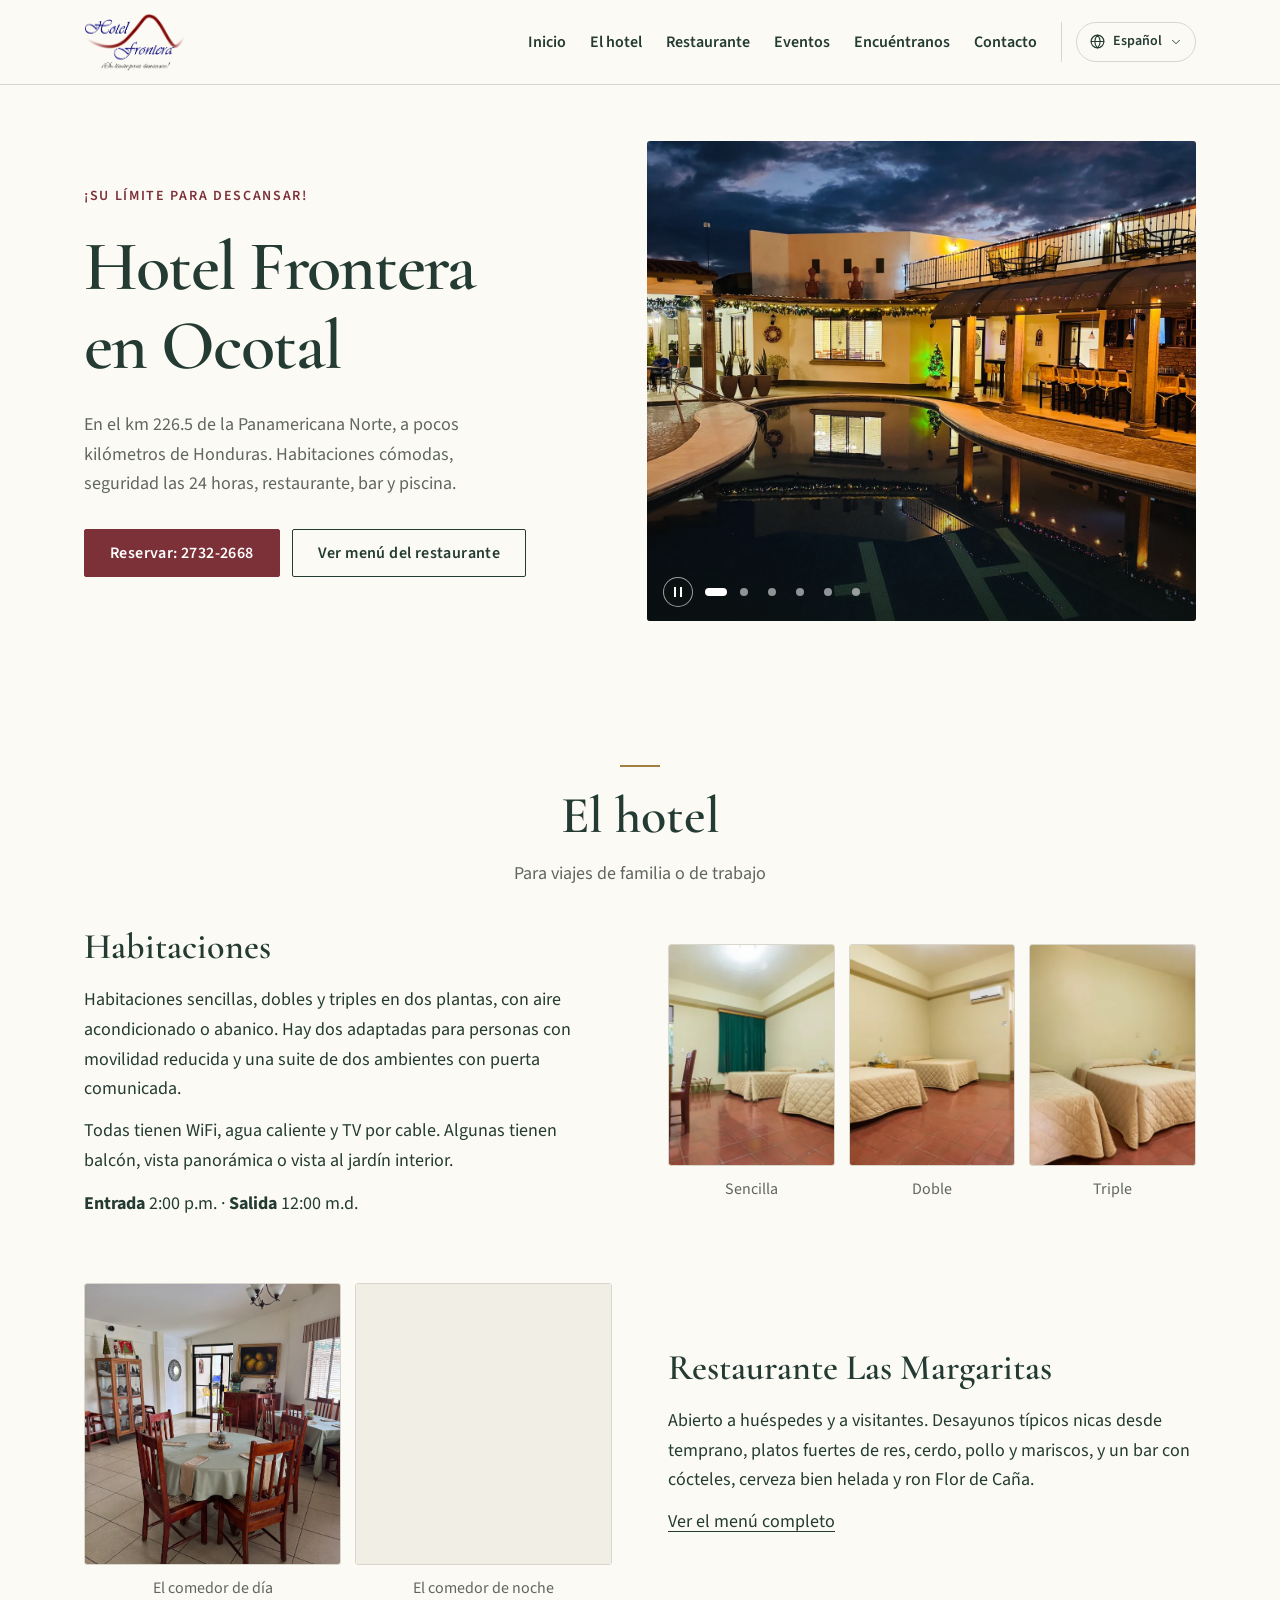
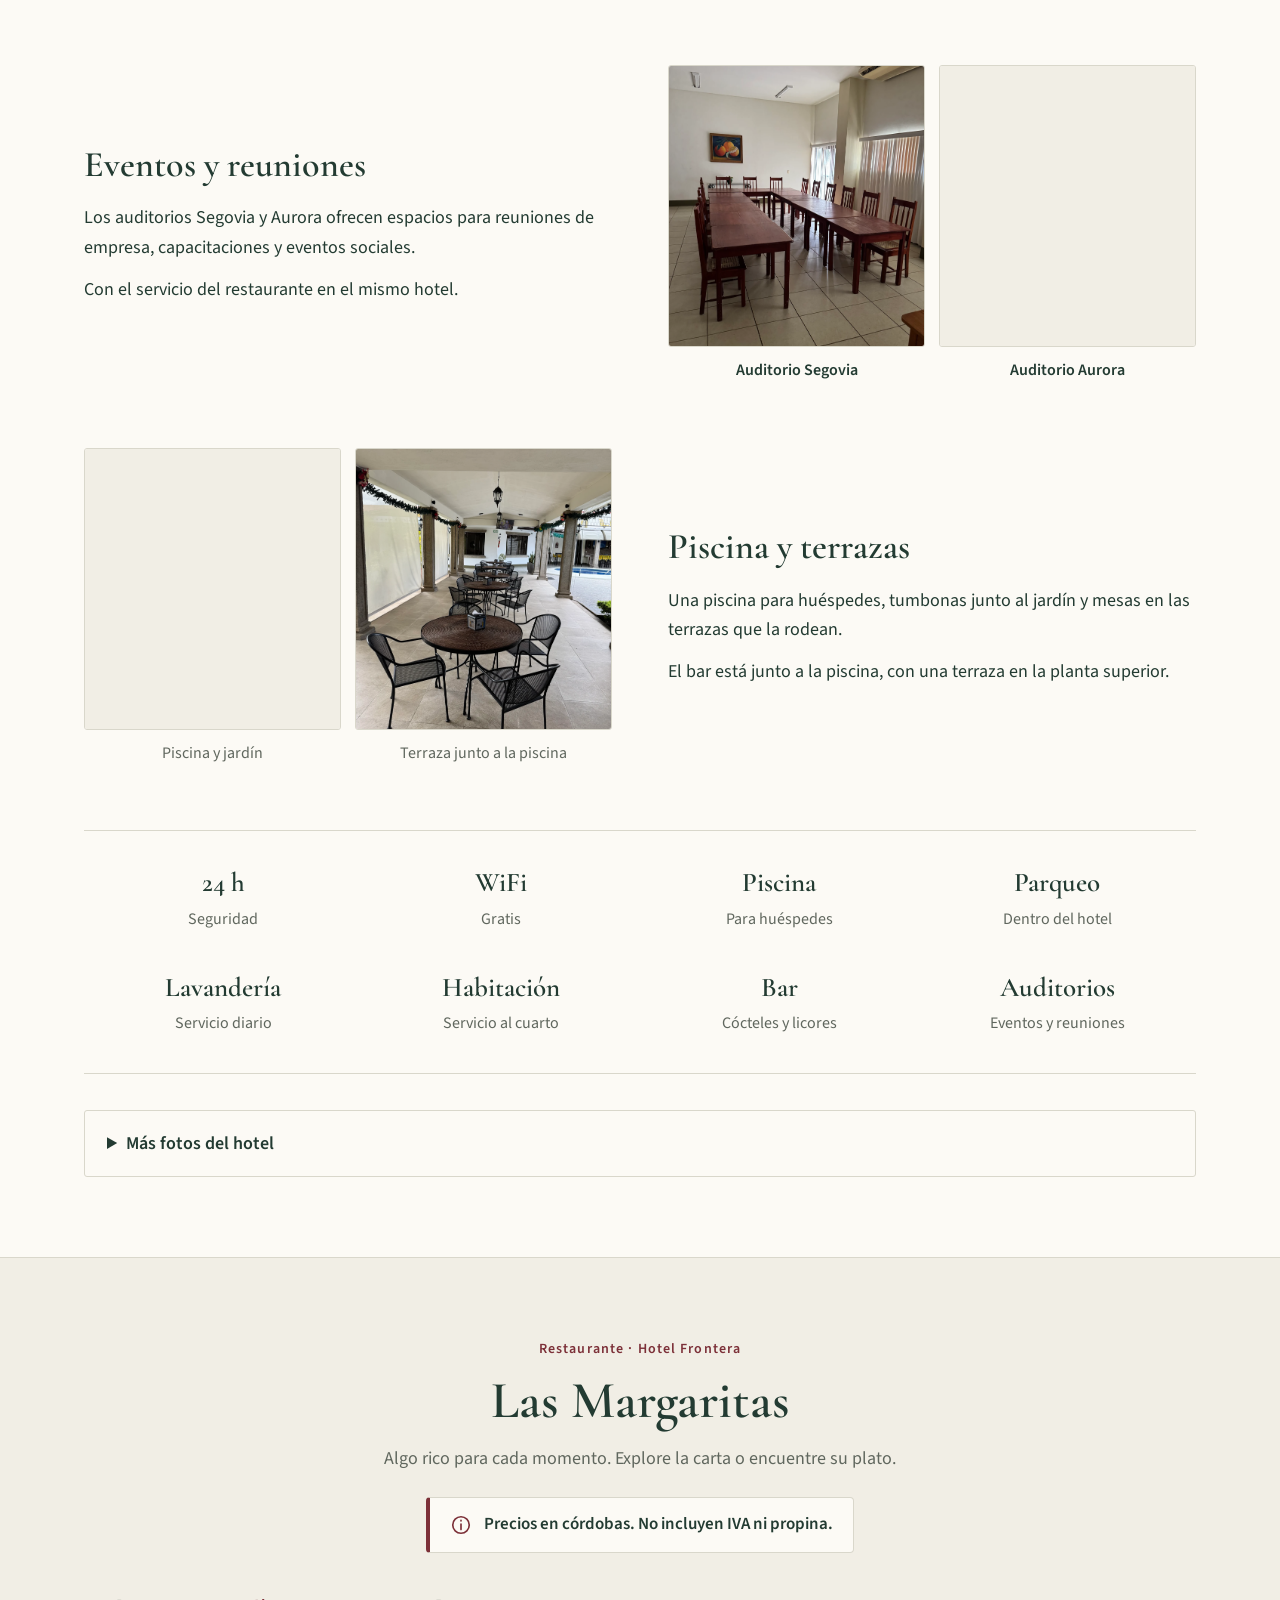
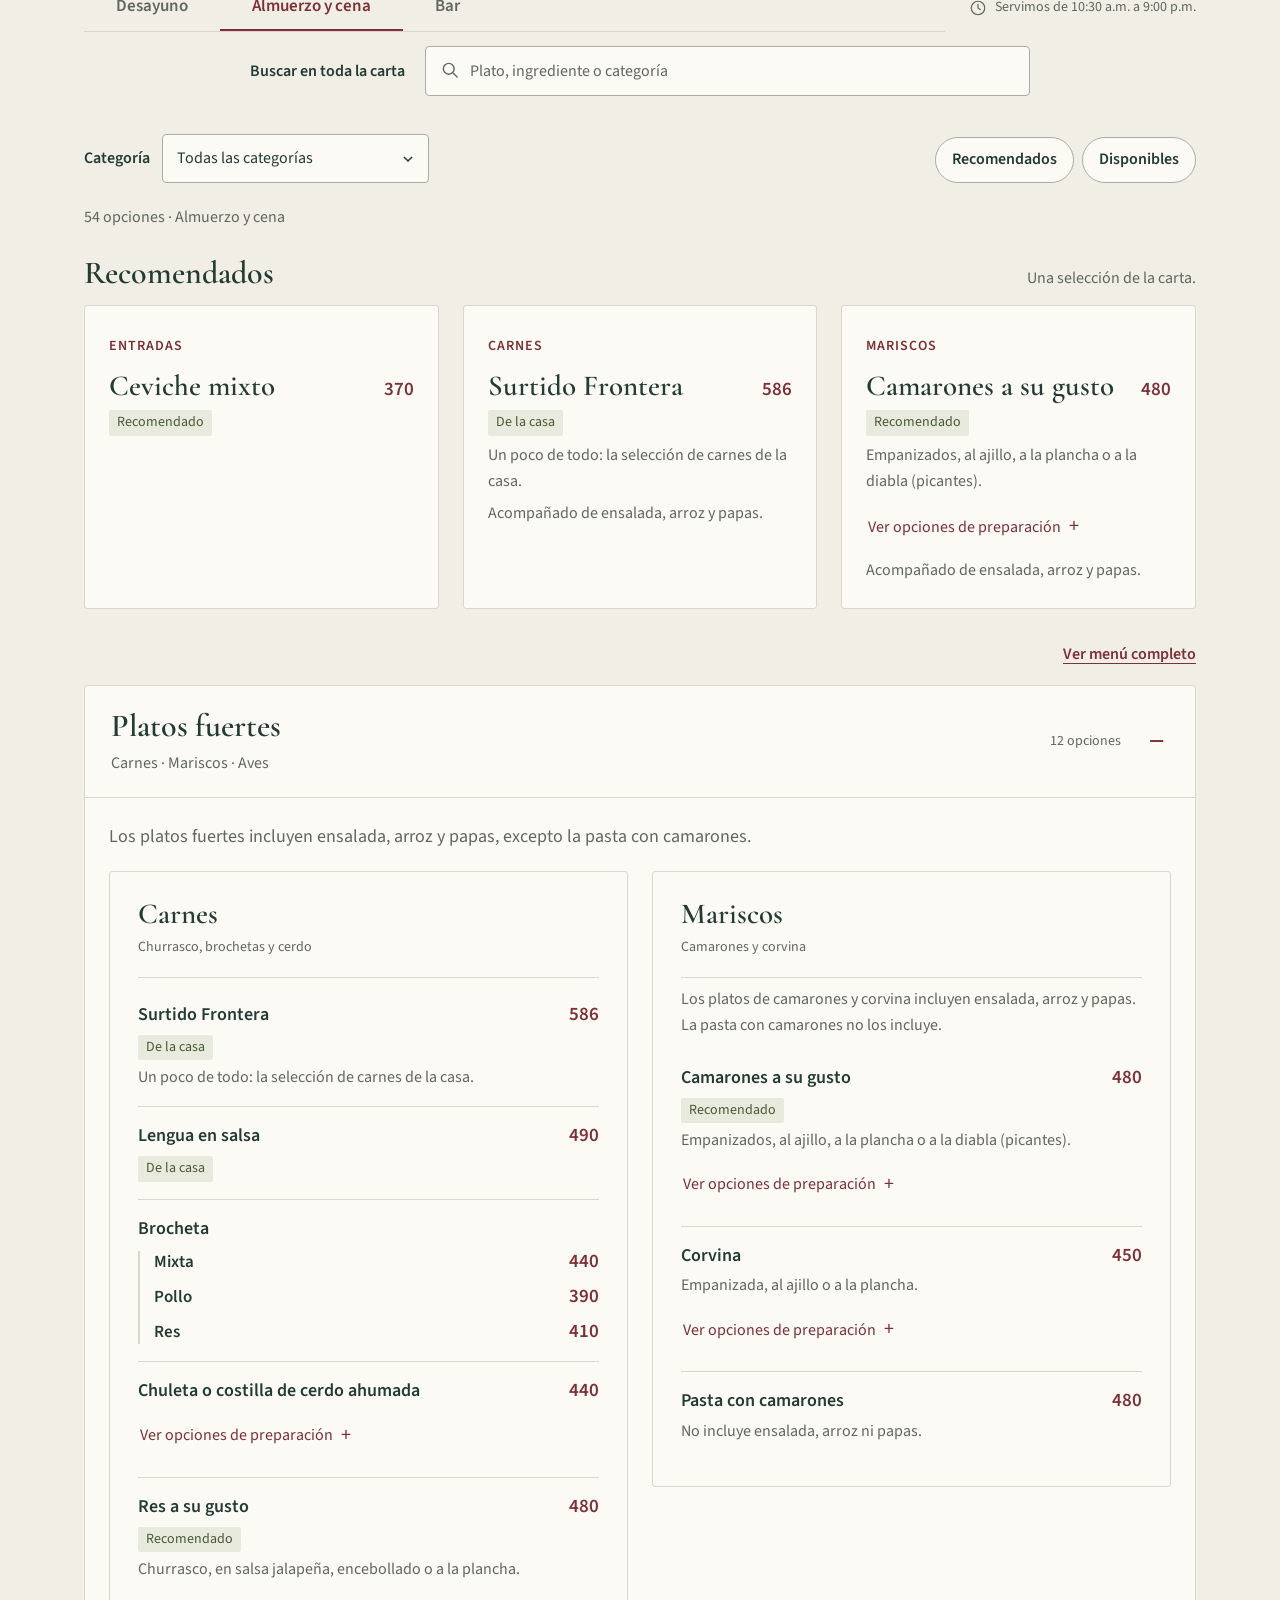
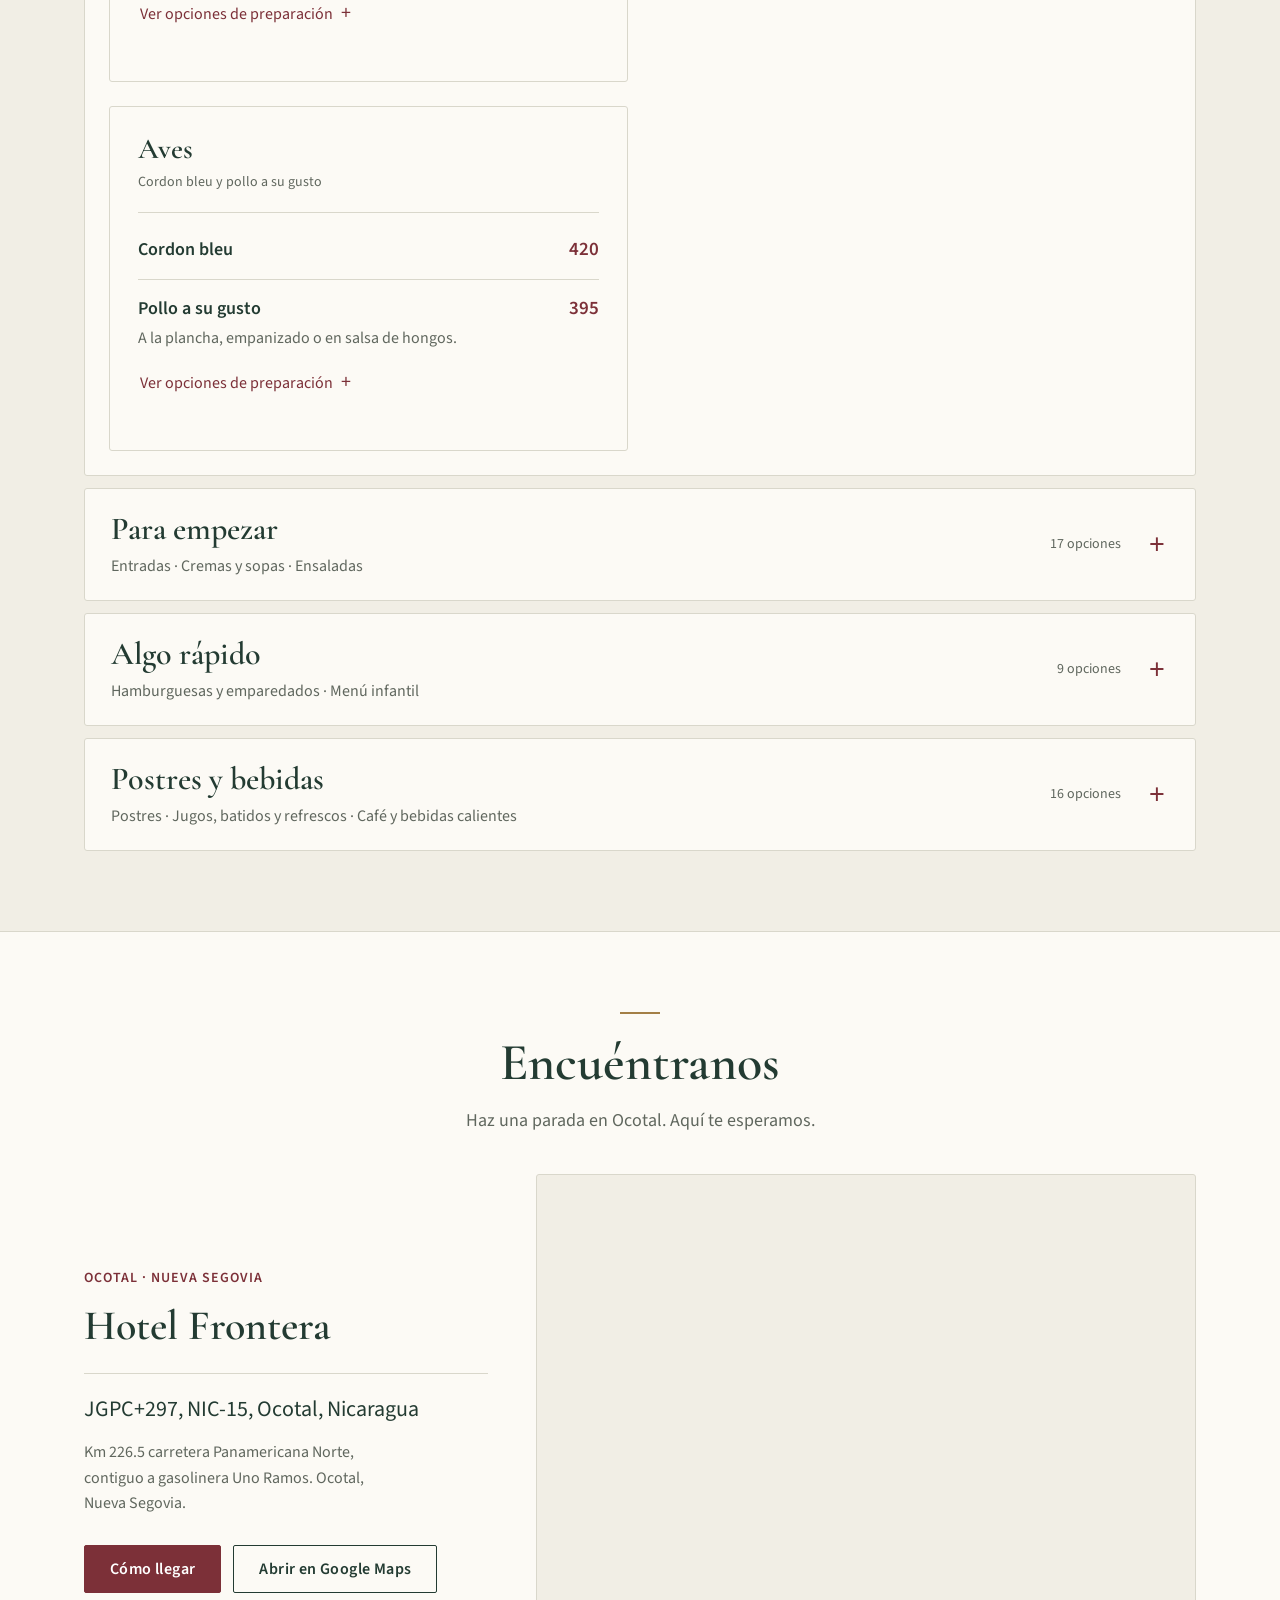
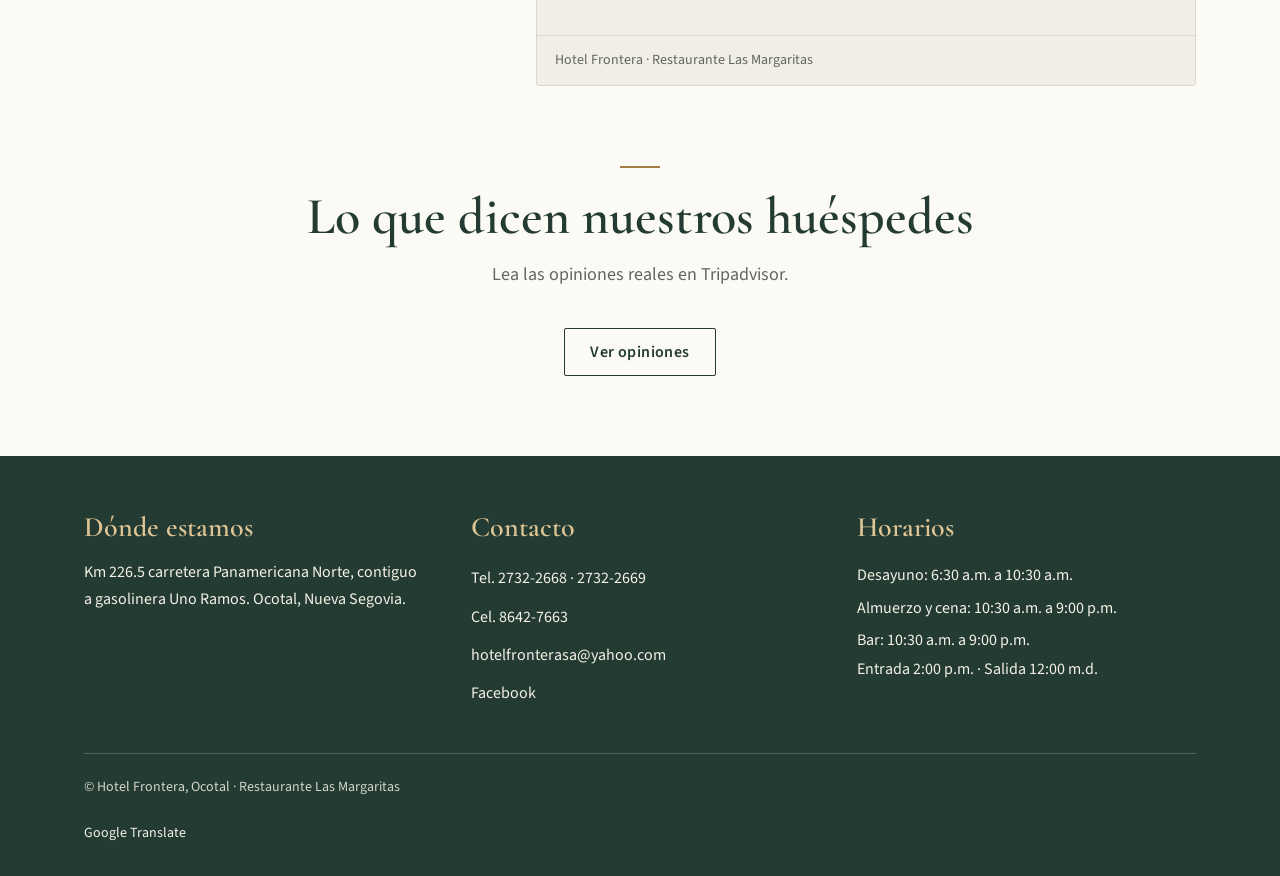
==== index.html @ ae19966a "Update Site source" ====
<!doctype html>
<html lang="es">
<head>
<meta charset="utf-8">
<meta name="viewport" content="width=device-width, initial-scale=1, viewport-fit=cover">
<meta name="theme-color" content="#233b32">
<meta name="description" content="Hotel Frontera y Restaurante Las Margaritas en Ocotal, Nicaragua. Explore la carta, conozca el hotel y consulte por su reserva.">
<title>Hotel Frontera · Restaurante Las Margaritas</title>
<link rel="canonical" href="https://agustin627.github.io/hofrosa-web/">
<link rel="icon" href="favicon-frontera.ico" sizes="16x16 32x32 48x48">
<link rel="icon" type="image/png" href="favicon-frontera-32.png" sizes="32x32">
<link rel="icon" type="image/svg+xml" href="favicon-frontera.svg" sizes="any">
<link rel="apple-touch-icon" href="apple-touch-icon-frontera.png" sizes="180x180">
<link rel="preconnect" href="https://fonts.googleapis.com">
<link rel="preconnect" href="https://fonts.gstatic.com" crossorigin>
<link href="https://fonts.googleapis.com/css2?family=Cormorant+Garamond:wght@500;600;700&family=Source+Sans+3:wght@400;500;600;700&display=swap" rel="stylesheet">
<link rel="stylesheet" href="styles.css?v=20261125-220000">
</head>
<body>
<a class="saltar-contenido" href="#contenido">Saltar al contenido</a>

<header>
  <div class="wrap barra">
    <a href="#inicio" class="logo" translate="no"><img src="assets/imagenes/logo@2x.png" alt="Hotel Frontera" width="223" height="129"></a>
    <button class="menu-btn" type="button" aria-expanded="false" aria-controls="nav">
      <span class="menu-icono" aria-hidden="true"><span></span><span></span><span></span></span>
      <span class="menu-texto oculto-visual" data-abrir="Abrir menú" data-cerrar="Cerrar menú">Abrir menú</span>
    </button>
    <nav id="nav" aria-label="Principal">
      <ul>
        <li><a href="#inicio">Inicio</a></li>
        <li><a href="#hotel">El hotel</a></li>
        <li><a href="#menu-rest">Restaurante</a></li>
        <li><a href="#eventos">Eventos</a></li>
        <li><a href="#encuentranos">Encuéntranos</a></li>
        <li><a href="#contacto">Contacto</a></li>
        <li class="idiomas notranslate" translate="no">
          <details class="selector-idioma">
            <summary aria-label="Idioma: Español. Elegir otro idioma">
              <svg class="icono-globo" viewBox="0 0 24 24" aria-hidden="true"><circle cx="12" cy="12" r="9"/><path d="M3 12h18M12 3c2.5 2.6 3.8 5.6 3.8 9s-1.3 6.4-3.8 9c-2.5-2.6-3.8-5.6-3.8-9S9.5 5.6 12 3Z"/></svg>
              <span class="idioma-actual">Español</span>
              <svg class="icono-flecha" viewBox="0 0 24 24" aria-hidden="true"><path d="m6 9 6 6 6-6"/></svg>
            </summary>
            <div class="lista-idiomas">
              <span class="lista-titulo">Idiomas</span>
              <a href="?lang=es" data-idioma="es" lang="es" hreflang="es" aria-label="Español" aria-current="true">Español</a>
              <a href="?lang=en" data-idioma="en" lang="en" hreflang="en" aria-label="English">English</a>
              <a href="?lang=zh" data-idioma="zh" lang="zh-Hans" hreflang="zh-Hans" aria-label="中文">中文 <small>(简体)</small></a>
            </div>
          </details>
        </li>
      </ul>
    </nav>
  </div>
  <p id="estado-idiomas" class="estado-idiomas notranslate" translate="no" role="status" hidden></p>
</header>
<div class="velo" hidden></div>

<main id="contenido" tabindex="-1">
  <!-- 1. Portada -->
  <section id="inicio">
    <div class="wrap portada">
      <div>
        <span class="lema" data-hotel="lema">¡Su límite para descansar!</span>
        <h1><span class="notranslate" translate="no" data-hotel="nombre">Hotel Frontera</span><br>en Ocotal</h1>
        <p>En el km 226.5 de la Panamericana Norte, a pocos kilómetros de Honduras. Habitaciones cómodas, seguridad las 24 horas, restaurante, bar y piscina.</p>
        <div class="botones">
          <a href="tel:+50527322668" class="btn" data-hotel="reservar">Reservar: 2732-2668</a>
          <a href="#menu-rest" class="btn claro">Ver menú del restaurante</a>
        </div>
      </div>
      <div class="carrusel" role="region" aria-roledescription="carrusel" aria-label="Fotos del hotel">
        <div class="diapositivas" aria-live="off">
          <figure class="diapositiva activa"><img src="assets/imagenes/espacios/piscina-noche.webp?v=6750cd95711e" alt="Piscina del Hotel Frontera al anochecer, con el bar iluminado y sus reflejos en el agua" width="1350" height="1800" fetchpriority="high"></figure>
          <figure class="diapositiva"><img data-src="assets/imagenes/espacios/piscina-bar-dia.webp?v=669b6e8fe58e" alt="Piscina del Hotel Frontera con el bar y la terraza al fondo" width="1800" height="1350"></figure>
          <figure class="diapositiva"><img data-src="assets/imagenes/espacios/entrada-atardecer.webp?v=fccb9f8852f4" alt="Entrada del Hotel Frontera y rampa de acceso al atardecer" width="1350" height="1800"></figure>
          <figure class="diapositiva"><img data-src="assets/imagenes/espacios/piscina-guirnaldas-noche.webp?v=b539ac1b1cc3" alt="Luces del patio y las terrazas reflejadas en la piscina de noche" width="1350" height="1800" style="object-position: center 60%"></figure>
          <figure class="diapositiva"><img data-src="assets/imagenes/espacios/piscina-corredor.webp?v=558cf33a7816" alt="Corredor con mesas y plantas junto a la piscina del hotel" width="1350" height="1800"></figure>
          <figure class="diapositiva"><img data-src="assets/imagenes/espacios/piscina-descanso.webp?v=b299a9e49a78" alt="Piscina con tumbonas azules, sombrillas y jardín" width="1350" height="1800"></figure>
        </div>
        <div class="carrusel-controles" hidden>
          <button class="carrusel-pausa" type="button" aria-label="Pausar las fotos"><span aria-hidden="true"></span></button>
          <div class="carrusel-puntos" role="group" aria-label="Elegir foto"></div>
        </div>
      </div>
    </div>
  </section>

  <!-- 2. El hotel -->
  <section id="hotel">
    <div class="wrap">
      <h2 class="titulo-sec">El hotel</h2>
      <p class="sub-sec">Para viajes de familia o de trabajo</p>

      <div class="bloque">
        <div class="texto">
          <h3>Habitaciones</h3>
          <p>Habitaciones sencillas, dobles y triples en dos plantas, con aire acondicionado o abanico. Hay dos adaptadas para personas con movilidad reducida y una suite de dos ambientes con puerta comunicada.</p>
          <p>Todas tienen WiFi, agua caliente y TV por cable. Algunas tienen balcón, vista panorámica o vista al jardín interior.</p>
          <p style="margin-top:14px"><b>Entrada</b> 2:00 p.m. · <b>Salida</b> 12:00 m.d.</p>
        </div>
        <div class="par tres">
          <figure><div class="trazo marco"><img class="foto" loading="lazy" src="assets/imagenes/habitacion-sencilla.webp" alt="Habitación sencilla"></div><figcaption>Sencilla</figcaption></figure>
          <figure><div class="trazo marco"><img class="foto" loading="lazy" src="assets/imagenes/habitacion-doble.webp" alt="Habitación doble"></div><figcaption>Doble</figcaption></figure>
          <figure><div class="trazo marco"><img class="foto" loading="lazy" src="assets/imagenes/habitacion-triple.webp" alt="Habitación triple"></div><figcaption>Triple</figcaption></figure>
        </div>
      </div>

      <div class="bloque">
        <div class="texto">
          <h3>Restaurante <span class="notranslate" translate="no" data-hotel="restaurante">Las Margaritas</span></h3>
          <p>Abierto a huéspedes y a visitantes. Desayunos típicos nicas desde temprano, platos fuertes de res, cerdo, pollo y mariscos, y un bar con cócteles, cerveza bien helada y ron Flor de Caña.</p>
          <p><a href="#menu-rest">Ver el menú completo</a></p>
        </div>
        <div class="par">
          <figure><div class="trazo marco"><img class="foto" loading="lazy" decoding="async" src="assets/imagenes/espacios/restaurante-dia.webp?v=76e89212c649" alt="Comedor de Las Margaritas con mesas vestidas y sillas de madera, de día" width="1350" height="1800"></div><figcaption>El comedor de día</figcaption></figure>
          <figure><div class="trazo marco"><img class="foto" loading="lazy" decoding="async" src="assets/imagenes/espacios/restaurante-noche.webp?v=df936875bfef" alt="Comedor iluminado del Restaurante Las Margaritas por la noche" width="1350" height="1800"></div><figcaption>El comedor de noche</figcaption></figure>
        </div>
      </div>

      <div class="bloque" id="eventos">
        <div class="texto">
          <h3>Eventos y reuniones</h3>
          <p>Los auditorios <span class="notranslate" translate="no">Segovia</span> y <span class="notranslate" translate="no">Aurora</span> ofrecen espacios para reuniones de empresa, capacitaciones y eventos sociales.</p>
          <p>Con el servicio del restaurante en el mismo hotel.</p>
        </div>
        <div class="par">
          <figure><div class="trazo marco"><img class="foto" loading="lazy" decoding="async" src="assets/imagenes/espacios/auditorio-segovia.webp?v=0fa2ea9b8a48" alt="Auditorio Segovia con mesas en herradura y sillas de madera" width="1350" height="1800"></div><figcaption><b>Auditorio <span class="notranslate" translate="no">Segovia</span></b></figcaption></figure>
          <figure><div class="trazo marco"><img class="foto" loading="lazy" decoding="async" src="assets/imagenes/espacios/auditorio-aurora.webp?v=eb861d0b95e3" alt="Auditorio Aurora con mesas en herradura y sillas blancas de plástico" width="1350" height="1800"></div><figcaption><b>Auditorio <span class="notranslate" translate="no">Aurora</span></b></figcaption></figure>
        </div>
      </div>

      <div class="bloque">
        <div class="texto">
          <h3>Piscina y terrazas</h3>
          <p>Una piscina para huéspedes, tumbonas junto al jardín y mesas en las terrazas que la rodean.</p>
          <p>El bar está junto a la piscina, con una terraza en la planta superior.</p>
        </div>
        <div class="par">
          <figure><div class="trazo marco"><img class="foto" loading="lazy" decoding="async" src="assets/imagenes/espacios/piscina-descanso.webp?v=b299a9e49a78" alt="Piscina y zona de descanso con tumbonas y sombrillas" width="1350" height="1800"></div><figcaption>Piscina y jardín</figcaption></figure>
          <figure><div class="trazo marco"><img class="foto" loading="lazy" decoding="async" src="assets/imagenes/espacios/terraza-mesas.webp?v=593f8d4927cf" alt="Mesas redondas y sillas en el corredor cubierto junto a la piscina" width="1350" height="1800"></div><figcaption>Terraza junto a la piscina</figcaption></figure>
        </div>
      </div>

      <ul class="servicios">
        <li class="trazo"><b>24 h</b>Seguridad</li>
        <li class="trazo"><b>WiFi</b>Gratis</li>
        <li class="trazo"><b>Piscina</b>Para huéspedes</li>
        <li class="trazo"><b>Parqueo</b>Dentro del hotel</li>
        <li class="trazo"><b>Lavandería</b>Servicio diario</li>
        <li class="trazo"><b>Habitación</b>Servicio al cuarto</li>
        <li class="trazo"><b>Bar</b>Cócteles y licores</li>
        <li class="trazo"><b>Auditorios</b>Eventos y reuniones</li>
      </ul>
      <details class="fotos-adicionales">
        <summary>Más fotos del hotel</summary>
        <div class="galeria-hotel">
          <figure><img loading="lazy" decoding="async" src="assets/imagenes/espacios/entrada-atardecer.webp?v=fccb9f8852f4" alt="Entrada del hotel y rampa de acceso al atardecer" width="1350" height="1800"><figcaption>Entrada del hotel</figcaption></figure>
          <figure><img loading="lazy" decoding="async" src="assets/imagenes/espacios/parqueo-palmeras.webp?v=c038f7e5a088" alt="Parqueo interior rodeado de palmeras y habitaciones" width="1350" height="1800"><figcaption>Parqueo interior</figcaption></figure>
          <figure><img loading="lazy" decoding="async" src="assets/imagenes/espacios/sala-descanso.webp?v=22cecdd9bda2" alt="Sala de descanso con sillones de madera y televisión" width="1350" height="1800"><figcaption>Sala de descanso</figcaption></figure>
          <figure><img loading="lazy" decoding="async" src="assets/imagenes/espacios/sala-navidad.webp?v=1cdf2b9e0c80" alt="Sala de estar con sillones y un árbol de Navidad" width="1350" height="1800"><figcaption>Sala de estar</figcaption></figure>
          <figure><img loading="lazy" decoding="async" src="assets/imagenes/espacios/vista-terraza-montanas.webp?v=4ee44e83022b" alt="Vista de la piscina y las montañas desde la terraza superior" width="1350" height="1800"><figcaption>Vista desde la terraza</figcaption></figure>
          <figure><img loading="lazy" decoding="async" src="assets/imagenes/espacios/piscina-atardecer.webp?v=5ba0b59578ee" alt="Piscina frente al bar bajo la luz del atardecer" width="1350" height="1800"><figcaption>La piscina al atardecer</figcaption></figure>
          <figure><img loading="lazy" decoding="async" src="assets/imagenes/espacios/bar-noche.webp?v=52196a0dccf6" alt="Bar y terraza iluminados reflejándose en la piscina de noche" width="1350" height="1800"><figcaption>El bar de noche</figcaption></figure>
          <figure><img loading="lazy" decoding="async" src="assets/imagenes/espacios/patio-noche.webp?v=996dd34beeff" alt="Patio y corredores iluminados alrededor de la piscina por la noche" width="1350" height="1800"><figcaption>El patio de noche</figcaption></figure>
          <figure><img loading="lazy" decoding="async" src="assets/imagenes/espacios/piscina-noche.webp?v=6750cd95711e" alt="Piscina al anochecer con el cielo azul y las luces del bar reflejadas en el agua" width="1350" height="1800"><figcaption>La piscina al anochecer</figcaption></figure>
          <figure><img loading="lazy" decoding="async" src="assets/imagenes/espacios/piscina-guirnaldas-noche.webp?v=b539ac1b1cc3" alt="Guirnaldas iluminadas sobre las terrazas y reflejos en la piscina nocturna" width="1350" height="1800"><figcaption>Luces y reflejos del patio</figcaption></figure>
          <figure><img loading="lazy" decoding="async" src="assets/imagenes/espacios/restaurante-noche-vista.webp?v=e787f490327b" alt="Mesas del comedor Las Margaritas iluminadas por la noche" width="1350" height="1800"><figcaption><span class="notranslate" translate="no">Las Margaritas</span> de noche</figcaption></figure>
          <figure><img loading="lazy" decoding="async" src="assets/imagenes/espacios/piscina-descanso-atardecer.webp?v=e2c76b745d11" alt="Piscina, tumbonas y jardín al atardecer" width="1350" height="1800"><figcaption>El jardín al atardecer</figcaption></figure>
        </div>
      </details>
    </div>
  </section>

  <!-- 3. Menú: todo sale de los datos del menú (servidor de pedidos o copia local) -->
  <section id="menu-rest">
    <div class="wrap">
      <p class="identidad-menu">Restaurante · <span class="notranslate" translate="no" data-hotel="nombre">Hotel Frontera</span></p>
      <h2 class="titulo-sec notranslate" translate="no" data-hotel="restaurante">Las Margaritas</h2>
      <p class="sub-sec" id="menu-sub">Algo rico para cada momento. Explore la carta o encuentre su plato.</p>
      <aside class="aviso-precios" aria-label="Precios e impuestos">
        <svg viewBox="0 0 24 24" aria-hidden="true"><circle cx="12" cy="12" r="9"/><path d="M12 11v6M12 7v.5"/></svg>
        <p class="nota-precios" id="nota-precios">Precios en córdobas. No incluyen IVA ni propina.</p>
      </aside>
      <div class="barra-menu">
        <div class="momentos-carta">
          <div class="pestanas" role="tablist" aria-label="Momentos del día" id="pestanas"></div>
          <div class="horario-contexto">
            <svg viewBox="0 0 24 24" aria-hidden="true"><circle cx="12" cy="12" r="9"/><path d="M12 7v5l3 2"/></svg>
            <p class="horario" id="horario" aria-live="polite"></p>
          </div>
        </div>
        <form class="buscar-menu" id="buscador-menu" role="search" hidden>
          <label for="buscar-plato">Buscar en toda la carta</label>
          <div class="campo-busqueda">
            <svg viewBox="0 0 24 24" aria-hidden="true"><circle cx="10.5" cy="10.5" r="6.5"/><path d="m16 16 4.5 4.5"/></svg>
            <input id="buscar-plato" type="search" placeholder="Plato, ingrediente o categoría" autocomplete="off" maxlength="100" enterkeyhint="search" aria-controls="carta" aria-describedby="estado-carta">
            <button type="button" id="limpiar-busqueda" aria-label="Borrar búsqueda" hidden>✕</button>
          </div>
        </form>
      </div>
      <div class="explorar-carta" id="explorar-carta" hidden>
        <div class="selector-categoria">
          <label for="categoria-menu">Categoría</label>
          <select id="categoria-menu" aria-controls="carta"><option value="">Todas las categorías</option></select>
        </div>
        <div class="filtros-menu" role="group" aria-label="Filtrar la carta">
          <button type="button" data-filtro="recomendados" aria-pressed="false" aria-controls="carta">Recomendados</button>
          <button type="button" data-filtro="disponibles" aria-pressed="false" aria-controls="carta">Disponibles</button>
        </div>
      </div>
      <div class="resumen-carta">
        <p id="estado-carta" role="status" aria-live="polite" aria-atomic="true"></p>
        <button type="button" id="restablecer-menu" class="control-carta" hidden>Limpiar filtros</button>
      </div>
      <div id="carta" role="tabpanel" tabindex="0" aria-label="Carta del restaurante"><p class="aviso">Cargando el menú…</p></div>
      <noscript><p class="aviso">Active JavaScript para consultar la carta o llámenos al <a href="tel:+50527322668">2732-2668</a>.</p></noscript>
    </div>
  </section>

  <!-- 4. Ubicación -->
  <section id="encuentranos" aria-labelledby="titulo-ubicacion">
    <div class="wrap">
      <h2 class="titulo-sec" id="titulo-ubicacion">Encuéntranos</h2>
      <p class="sub-sec">Haz una parada en Ocotal. Aquí te esperamos.</p>
      <div class="ubicacion-grid">
        <div class="ubicacion-texto">
          <p class="sello">Ocotal · Nueva Segovia</p>
          <h3 class="notranslate" translate="no" data-hotel="nombre">Hotel Frontera</h3>
          <address class="ubicacion-direccion notranslate" translate="no" data-hotel="ubicacion">JGPC+297, NIC-15, Ocotal, Nicaragua</address>
          <p class="ubicacion-referencia" data-hotel="direccion">Km 226.5 carretera Panamericana Norte, contiguo a gasolinera Uno Ramos. Ocotal, Nueva Segovia.</p>
          <div class="botones">
            <a class="btn" data-mapa="ruta" href="https://www.google.com/maps/dir/?api=1&amp;destination=Hotel%20Frontera%2C%20JGPC%2B297%2C%20NIC-15%2C%20Ocotal%2C%20Nicaragua" target="_blank" rel="noopener noreferrer">Cómo llegar</a>
            <a class="btn claro" data-mapa="abrir" href="https://www.google.com/maps/search/?api=1&amp;query=Hotel%20Frontera%2C%20JGPC%2B297%2C%20NIC-15%2C%20Ocotal%2C%20Nicaragua" target="_blank" rel="noopener noreferrer">Abrir en Google Maps</a>
          </div>
        </div>
        <div class="mapa-hotel">
          <iframe id="mapa-hotel" title="Ubicación de Hotel Frontera en Ocotal, Google Maps" src="https://www.google.com/maps?q=Hotel%20Frontera%2C%20JGPC%2B297%2C%20NIC-15%2C%20Ocotal%2C%20Nicaragua&amp;z=16&amp;hl=es&amp;output=embed" width="640" height="460" loading="lazy" referrerpolicy="no-referrer-when-downgrade" allowfullscreen></iframe>
          <div class="mapa-pie"><p><span class="notranslate" translate="no" data-hotel="nombre">Hotel Frontera</span> · Restaurante <span class="notranslate" translate="no" data-hotel="restaurante">Las Margaritas</span></p></div>
        </div>
      </div>
    </div>
  </section>

  <!-- 5. Opiniones -->
  <section style="padding-top:0">
    <div class="wrap" style="text-align:center">
      <h2 class="titulo-sec">Lo que dicen nuestros huéspedes</h2>
      <p class="sub-sec">Lea las opiniones reales en Tripadvisor.</p>
      <a class="btn claro" target="_blank" rel="noopener" href="https://www.tripadvisor.com.mx/Hotel_Review-g1720870-d1718890-Reviews-Hotel_Frontera-Ocotal_Nueva_Segovia_Department.html">Ver opiniones</a>
    </div>
  </section>
</main>

<footer id="contacto">
  <div class="wrap">
    <div class="pie">
      <div>
        <h4>Dónde estamos</h4>
        <p data-hotel="direccion">Km 226.5 carretera Panamericana Norte, contiguo a gasolinera Uno Ramos. Ocotal, Nueva Segovia, Nicaragua.</p>
      </div>
      <div>
        <h4>Contacto</h4>
        <ul data-hotel="contacto">
          <li>Tel. <a href="tel:+50527322668">2732-2668</a> · <a href="tel:+50527322669">2732-2669</a></li>
          <li>Cel. <a href="tel:+50586427663">8642-7663</a></li>
          <li><a href="mailto:hotelfronterasa@yahoo.com">hotelfronterasa@yahoo.com</a></li>
        </ul>
        <ul><li><a href="https://www.facebook.com/HOFROSA" target="_blank" rel="noopener">Facebook</a></li></ul>
      </div>
      <div>
        <h4>Horarios</h4>
        <ul data-hotel="horarios">
          <li>Desayuno: 6:30 a 10:30 a.m.</li>
          <li>Almuerzo y cena: 10:30 a.m. a 9:00 p.m.</li>
        </ul>
        <p>Entrada 2:00 p.m. · Salida 12:00 m.d.</p>
      </div>
    </div>
    <p class="legal">© <span class="notranslate" translate="no" data-hotel="nombre">Hotel Frontera</span>, Ocotal · Restaurante <span class="notranslate" translate="no" data-hotel="restaurante">Las Margaritas</span></p>
    <div class="traductor notranslate" translate="no">
      <a href="https://translate.google.com/" target="_blank" rel="noopener">Google Translate</a>
      <div id="google_translate_element"></div>
    </div>
  </div>
</footer>

<script src="web-config.js?v=20261124-235700"></script>
<script src="menu-datos.js?v=20261124-235700"></script>
<script src="idiomas.js?v=20261124-235700"></script>
<script src="app.js?v=20261124-235700"></script>
</body>
</html>
---- styles.css ----
:root {
  color-scheme: light;
  --papel: #fcfaf5;
  --tinta: #233b32;
  --suave: #60675e;
  --linea: #d9d7cb;
  --acento: #7c3038;
  --sobre-acento: #ffffff;
  --relleno: #f1eee5;
  --oro: #a37f46;
  --max: 1160px;
  --alto-cabecera: 84px;
  --alto-barra-menu: 72px;
}

* { box-sizing: border-box; margin: 0; }
html { scroll-behavior: smooth; scroll-padding-top: calc(var(--alto-cabecera) + 20px); -webkit-text-size-adjust: 100%; }
body { background: var(--papel); color: var(--tinta); font: 18px/1.65 "Source Sans 3", Arial, sans-serif; overflow-wrap: break-word; top: 0 !important; }
/* Se oculta solo la barra superior; el selector y la atribución siguen en el pie. */
iframe.VIpgJd-ZVi9od-ORHb-OEVmcd, iframe.goog-te-banner-frame { display: none !important; }
/* Google Translate: sin la ventanita «Texto original / Valorar traducción» ni el resaltado al tocar */
#goog-gt-tt, .goog-tooltip, .goog-tooltip:hover, .goog-te-balloon-frame, .VIpgJd-yAWNEb-L7lbkb, .VIpgJd-yAWNEb-hvhgNd { display: none !important; visibility: hidden !important; }
.goog-text-highlight, .VIpgJd-yAWNEb-VIpgJd-fmcmS-sn54Q { background: none !important; box-shadow: none !important; border: 0 !important; }
h1, h2, h3, h4 { font-family: "Cormorant Garamond", Georgia, serif; font-weight: 600; line-height: 1.12; }
a { color: inherit; text-underline-offset: 4px; }
img { max-width: 100%; }
button { cursor: pointer; }
:focus-visible { outline: 3px solid var(--acento); outline-offset: 4px; }
[hidden] { display: none !important; }
.wrap { max-width: var(--max); margin: 0 auto; padding: 0 max(24px, env(safe-area-inset-left)) 0 max(24px, env(safe-area-inset-right)); }
.oculto-visual { position: absolute; width: 1px; height: 1px; overflow: hidden; clip: rect(0 0 0 0); white-space: nowrap; }
.saltar-contenido { position: fixed; top: 8px; left: 16px; z-index: 50; padding: 10px 18px; background: var(--tinta); color: white; transform: translateY(-150%); }
.saltar-contenido:focus { transform: none; }
.trazo { border: 1px solid var(--linea); border-radius: 3px; }
.marco { overflow: hidden; }
.foto { display: block; width: 100%; height: 100%; min-height: 140px; object-fit: cover; background: var(--relleno); }
.btn { display: inline-flex; align-items: center; justify-content: center; min-height: 48px; padding: 11px 25px; font: 600 16px/1.4 "Source Sans 3", Arial, sans-serif; letter-spacing: .025em; text-decoration: none; text-align: center; background: var(--acento); color: var(--sobre-acento); border: 1px solid var(--acento); border-radius: 2px; transition: background .18s, border-color .18s; }
.btn.claro { background: transparent; border-color: var(--tinta); color: var(--tinta); }
@media (hover: hover) { .btn:hover { background: #62252c; border-color: #62252c; } .btn.claro:hover { background: var(--tinta); border-color: var(--tinta); color: white; } }

/* Cabecera y navegación */
header { position: sticky; top: 0; z-index: 20; background: var(--papel); border-bottom: 1px solid var(--linea); padding-top: env(safe-area-inset-top); }
.barra { display: flex; align-items: center; gap: 28px; min-height: 84px; }
.logo { display: block; padding: 6px 0; }
.logo img { height: 58px; width: auto; display: block; mix-blend-mode: multiply; }
nav { margin-left: auto; }
nav ul { display: flex; align-items: center; gap: 24px; list-style: none; padding: 0; }
nav a { display: inline-block; padding: 12px 0; font-size: 16px; font-weight: 600; text-decoration: none; }
@media (hover: hover) { nav a:hover { color: var(--acento); } }
.idiomas { display: flex; align-items: center; padding-left: 14px; border-left: 1px solid var(--linea); }
.selector-idioma { position: relative; }
.selector-idioma summary { display: inline-flex; align-items: center; gap: 7px; min-height: 40px; padding: 6px 12px; list-style: none; cursor: pointer; border: 1px solid var(--linea); border-radius: 999px; font-size: 14px; font-weight: 600; transition: border-color .2s, background .2s; }
.selector-idioma summary::-webkit-details-marker { display: none; }
.selector-idioma[open] summary, .selector-idioma summary:hover { border-color: var(--tinta); }
.selector-idioma svg { width: 17px; height: 17px; fill: none; stroke: currentColor; stroke-width: 1.6; stroke-linecap: round; stroke-linejoin: round; }
.icono-flecha { width: 14px !important; height: 14px !important; transition: transform .25s; }
.selector-idioma[open] .icono-flecha { transform: rotate(180deg); }
.lista-idiomas { position: absolute; right: 0; top: calc(100% + 8px); z-index: 30; min-width: 190px; padding: 6px; background: var(--papel); border: 1px solid var(--linea); border-radius: 10px; box-shadow: 0 18px 36px -14px rgba(23, 38, 32, .35); animation: aparecer-lista .2s ease-out; }
@keyframes aparecer-lista { from { opacity: 0; transform: translateY(-6px); } }
.lista-titulo { display: block; padding: 6px 12px 4px; font-size: 12px; font-weight: 600; letter-spacing: .08em; text-transform: uppercase; color: var(--suave); }
.lista-idiomas a { display: flex; align-items: center; justify-content: space-between; gap: 12px; min-height: 44px; padding: 8px 12px; border-radius: 6px; font-size: 16px; font-weight: 600; text-decoration: none; }
.lista-idiomas a small { font-weight: 400; color: var(--suave); }
.lista-idiomas a[aria-current="true"] { color: var(--acento); background: var(--relleno); }
.lista-idiomas a[aria-current="true"]::after { content: "✓"; }
@media (hover: hover) { .lista-idiomas a:hover { background: var(--relleno); } }
.estado-idiomas { margin: 0; padding: 8px 24px; text-align: center; font-size: 14px; background: var(--relleno); color: var(--tinta); }
:lang(zh) h1, :lang(zh) h2, :lang(zh) h3, :lang(zh) h4 { font-family: "Songti SC", "Noto Serif CJK SC", serif; line-height: 1.35; }
/* Botón de menú en móvil: solo tres puntos (⋮) que se convierten en ✕ */
.menu-btn { display: none; margin-left: auto; margin-right: -10px; width: 44px; height: 44px; padding: 0; place-items: center; color: var(--tinta); background: transparent; border: 0; border-radius: 999px; -webkit-tap-highlight-color: transparent; transition: background .2s; }
.menu-btn:active { background: var(--relleno); }
.menu-icono { position: relative; width: 20px; height: 20px; }
.menu-icono span { position: absolute; left: 8px; width: 4px; height: 4px; border-radius: 4px; background: currentColor;
  transition: top .3s cubic-bezier(.2,.7,.2,1), left .3s cubic-bezier(.2,.7,.2,1), width .3s cubic-bezier(.2,.7,.2,1), height .3s, transform .3s cubic-bezier(.2,.7,.2,1), opacity .2s; }
.menu-icono span:nth-child(1) { top: 1px; }
.menu-icono span:nth-child(2) { top: 8px; }
.menu-icono span:nth-child(3) { top: 15px; }
.menu-btn[aria-expanded="true"] .menu-icono span:nth-child(1),
.menu-btn[aria-expanded="true"] .menu-icono span:nth-child(3) { top: 9px; left: 0; width: 20px; height: 2px; }
.menu-btn[aria-expanded="true"] .menu-icono span:nth-child(1) { transform: rotate(45deg); }
.menu-btn[aria-expanded="true"] .menu-icono span:nth-child(2) { opacity: 0; transform: scale(0); }
.menu-btn[aria-expanded="true"] .menu-icono span:nth-child(3) { transform: rotate(-45deg); }
.velo { position: fixed; inset: 0; z-index: 15; background: rgba(23, 38, 32, .42); opacity: 0; transition: opacity .3s; -webkit-backdrop-filter: blur(2px); backdrop-filter: blur(2px); }
.velo.visible { opacity: 1; }

section { padding: 80px 0; }
.titulo-sec { font-size: clamp(36px, 4.5vw, 52px); margin-bottom: 14px; text-align: center; }
.titulo-sec::before { content: ""; display: block; width: 40px; height: 2px; background: var(--oro); margin: 0 auto 20px; }
.sub-sec { text-align: center; color: var(--suave); margin-bottom: 38px; }
.portada { display: grid; grid-template-columns: minmax(0, 1fr) minmax(0, 1.1fr); gap: 64px; align-items: center; }
#inicio { padding: 56px 0 64px; }
.carrusel { position: relative; height: 480px; overflow: hidden; border-radius: 3px; background: var(--relleno); isolation: isolate; }
.diapositivas, .diapositiva { position: absolute; inset: 0; margin: 0; }
.diapositiva { opacity: 0; transition: opacity 1.4s ease; }
.diapositiva.activa { opacity: 1; z-index: 1; }
.diapositiva img { display: block; width: 100%; height: 100%; object-fit: cover; transform: scale(1.07); transition: transform 8s cubic-bezier(.25,.6,.3,1); }
.diapositiva.activa img { transform: scale(1); }
.carrusel::after { content: ""; position: absolute; inset: auto 0 0; height: 38%; z-index: 2; pointer-events: none; background: linear-gradient(to top, rgba(15, 25, 20, .5), transparent); }
.carrusel-controles { position: absolute; left: 16px; right: 16px; bottom: 14px; z-index: 3; display: flex; align-items: center; gap: 10px; }
.carrusel-puntos { display: flex; gap: 2px; }
.carrusel-puntos button { width: 26px; height: 26px; padding: 0; border: 0; background: transparent; display: grid; place-items: center; }
.carrusel-puntos button::before { content: ""; width: 8px; height: 8px; border-radius: 999px; background: rgba(255,255,255,.55); transition: width .35s, background .35s; }
.carrusel-puntos button[aria-current="true"]::before { width: 22px; background: #fff; }
.carrusel-pausa { width: 30px; height: 30px; padding: 0; border: 1px solid rgba(255,255,255,.6); border-radius: 999px; background: rgba(15,25,20,.25); display: grid; place-items: center; -webkit-backdrop-filter: blur(4px); backdrop-filter: blur(4px); }
.carrusel-pausa span { width: 8px; height: 10px; border-left: 2.5px solid #fff; border-right: 2.5px solid #fff; }
.carrusel-pausa[aria-pressed="true"] span { width: 0; height: 0; border: 0; border-left: 9px solid #fff; border-top: 6px solid transparent; border-bottom: 6px solid transparent; margin-left: 3px; }
.carrusel :focus-visible { outline-color: #fff; outline-offset: 2px; }
.lema { display: block; color: var(--acento); font-size: 14px; font-weight: 600; letter-spacing: .12em; text-transform: uppercase; }
.portada h1 { font-size: clamp(46px, 5.5vw, 72px); margin: 20px 0 24px; letter-spacing: -.025em; }
.portada p { margin-bottom: 30px; max-width: 45ch; color: var(--suave); }
.botones { display: flex; flex-wrap: wrap; gap: 12px; }
.bloque { display: grid; grid-template-columns: minmax(0, 1fr) minmax(0, 1fr); gap: 56px; align-items: center; margin: 0 0 64px; }
.bloque:nth-child(even) .texto { order: 2; }
.bloque h3 { font-size: 36px; margin-bottom: 18px; }
.bloque p + p { margin-top: 12px; }
.par { display: grid; grid-template-columns: repeat(2, minmax(0, 1fr)); gap: 14px; }
.par > div { overflow: hidden; }
.par .foto { height: 280px; }
.par figcaption { text-align: center; font-size: 16px; margin-top: 10px; color: var(--suave); }
.par figcaption b { display: block; font-weight: 600; color: var(--tinta); }
.fotos-adicionales { margin: 36px 0 0; border: 1px solid var(--linea); border-radius: 3px; }
.fotos-adicionales > summary { padding: 18px 22px; cursor: pointer; font-weight: 600; }
.fotos-adicionales[open] > summary { border-bottom: 1px solid var(--linea); }
.galeria-hotel { display: grid; grid-template-columns: repeat(4, minmax(0, 1fr)); gap: 24px 18px; padding: 22px; }
.galeria-hotel figure { min-width: 0; }
.galeria-hotel img { display: block; width: 100%; height: auto; aspect-ratio: 3 / 4; object-fit: cover; border-radius: 3px; background: var(--relleno); }
.galeria-hotel figcaption { margin-top: 8px; font-size: 16px; color: var(--suave); }
.tres { grid-template-columns: repeat(3, minmax(0, 1fr)); }
.tres .foto { height: 220px; }
.servicios { display: grid; grid-template-columns: repeat(4, minmax(0, 1fr)); gap: 0; list-style: none; padding: 16px 0; border-top: 1px solid var(--linea); border-bottom: 1px solid var(--linea); }
.servicios li { padding: 20px 10px; text-align: center; border: 0; color: var(--suave); font-size: 16px; }
.servicios b { display: block; color: var(--tinta); font: 600 27px/1.2 "Cormorant Garamond", Georgia, serif; margin-bottom: 6px; }

/* Carta del restaurante */
#menu-rest { background: var(--relleno); border-top: 1px solid var(--linea); border-bottom: 1px solid var(--linea); }
#menu-rest .sub-sec { margin-bottom: 18px; }
.identidad-menu { text-align: center; color: var(--acento); font-size: 14px; font-weight: 600; letter-spacing: .08em; margin-bottom: 10px; }
#menu-rest .titulo-sec::before { display: none; }
.barra-menu { position: sticky; top: var(--alto-cabecera); z-index: 5; background: var(--relleno); padding: 10px 0 14px; }
.momentos-carta { display: flex; align-items: center; justify-content: space-between; flex-wrap: wrap; gap: 8px 24px; }
.pestanas { display: flex; justify-content: flex-start; flex: 1; min-width: 0; gap: 0; border-bottom: 1px solid var(--linea); }
.horario-contexto { display: flex; align-items: center; gap: 8px; max-width: 36ch; margin-left: auto; color: var(--suave); }
.horario-contexto svg { flex: 0 0 18px; width: 18px; height: 18px; fill: none; stroke: currentColor; stroke-width: 1.6; stroke-linecap: round; stroke-linejoin: round; }
.horario-contexto:has(.horario:empty) { display: none; }
.pestanas button { font: 600 17px/1.3 "Source Sans 3", Arial, sans-serif; min-height: 48px; padding: 12px 32px; background: transparent; color: var(--suave); border: 0; border-bottom: 2px solid transparent; border-radius: 0; flex: 0 1 auto; min-width: 0; }
.pestanas button[aria-selected="true"] { border-bottom-color: var(--acento); color: var(--acento); }
.buscar-menu { display: flex; align-items: center; gap: 20px; margin: 14px auto 0; max-width: 780px; }
.buscar-menu > label { font-size: 16px; font-weight: 600; flex-shrink: 0; }
.campo-busqueda { position: relative; flex: 1; min-width: 0; }
.campo-busqueda > svg { position: absolute; left: 15px; top: 14px; width: 20px; height: 20px; fill: none; stroke: var(--suave); stroke-width: 1.7; stroke-linecap: round; pointer-events: none; }
.campo-busqueda input { width: 100%; min-height: 48px; padding: 11px 48px 11px 44px; border: 1px solid #a9aea2; border-radius: 4px; background: var(--papel); color: var(--tinta); font: inherit; font-size: 16px; appearance: none; -webkit-appearance: none; }
.campo-busqueda input::placeholder { color: var(--suave); opacity: 1; }
.campo-busqueda input::-webkit-search-cancel-button { -webkit-appearance: none; }
.campo-busqueda button { position: absolute; right: 2px; top: 2px; min-width: 44px; min-height: 44px; border: 0; border-radius: 3px; background: transparent; color: var(--tinta); font: 400 17px/1 Arial, sans-serif; }
.explorar-carta { display: flex; justify-content: space-between; align-items: flex-end; flex-wrap: wrap; gap: 16px; margin: 24px 0 12px; }
.selector-categoria { display: flex; align-items: center; gap: 12px; min-width: 0; }
.selector-categoria label { font-size: 16px; font-weight: 600; }
.selector-categoria select { max-width: 100%; min-height: 46px; padding: 10px 42px 10px 14px; border: 1px solid #a9aea2; border-radius: 4px; color: var(--tinta); background: var(--papel) url("data:image/svg+xml,%3Csvg xmlns='http://www.w3.org/2000/svg' viewBox='0 0 16 16'%3E%3Cpath d='m4 6 4 4 4-4' fill='none' stroke='%23233b32' stroke-width='1.5'/%3E%3C/svg%3E") no-repeat right 12px center / 16px; font: inherit; font-size: 16px; appearance: none; -webkit-appearance: none; }
.filtros-menu { display: flex; flex-wrap: wrap; gap: 8px; }
.filtros-menu button { display: inline-flex; align-items: center; gap: 7px; min-height: 46px; padding: 10px 16px; border: 1px solid #a9aea2; border-radius: 24px; background: var(--papel); color: var(--tinta); font: 600 16px/1.3 "Source Sans 3", Arial, sans-serif; }
.filtros-menu button[aria-pressed="true"] { background: var(--tinta); border-color: var(--tinta); color: white; }
.filtros-menu button[aria-pressed="true"]::before { content: "✓"; }
.resumen-carta { display: flex; align-items: center; justify-content: space-between; flex-wrap: wrap; gap: 6px 18px; margin: 8px 0 16px; min-height: 44px; }
#estado-carta { color: var(--suave); font-size: 16px; }
.seleccion-carta { margin: 16px 0 24px; }
.cabecera-seleccion { display: flex; align-items: baseline; justify-content: space-between; gap: 10px 20px; flex-wrap: wrap; margin-bottom: 14px; }
.cabecera-seleccion h3 { font-size: 32px; }
.cabecera-seleccion p { font-size: 16px; color: var(--suave); }
.detalle-plato { margin-top: 8px; }
.detalle-plato > summary { display: flex; align-items: center; gap: 8px; width: fit-content; min-height: 44px; padding: 8px 2px; color: var(--acento); font-size: 16px; cursor: pointer; list-style: none; }
.detalle-plato > summary::-webkit-details-marker { display: none; }
.detalle-plato > summary::after { content: "+"; font-size: 20px; }
.detalle-plato[open] > summary::after { content: "−"; }
.sin-resultados { padding: 40px 24px; text-align: center; background: var(--papel); border: 1px solid var(--linea); }
.sin-resultados h3 { font-size: 30px; }
.sin-resultados p { margin: 12px auto 20px; color: var(--suave); max-width: 48ch; }
@media (hover: hover) { .filtros-menu button:not([aria-pressed="true"]):hover { border-color: var(--tinta); background: #e9eade; } .campo-busqueda button:hover { background: var(--relleno); } }
.horario { text-align: right; margin: 0; font-size: 14px; line-height: 1.5; }
.aviso-precios { display: flex; align-items: center; justify-content: center; gap: 12px; width: fit-content; max-width: 100%; margin: 24px auto 20px; padding: 14px 20px; background: var(--papel); border: 1px solid var(--linea); border-left: 4px solid var(--acento); border-radius: 4px; }
.aviso-precios svg { flex: 0 0 22px; width: 22px; height: 22px; fill: none; stroke: var(--acento); stroke-width: 1.8; stroke-linecap: round; }
.nota-precios { color: var(--tinta); font-size: 17px; font-weight: 600; line-height: 1.5; margin: 0; }
.sello { font-size: 14px; font-weight: 600; letter-spacing: .07em; text-transform: uppercase; color: var(--acento); }
.guia-carta { display: flex; justify-content: flex-end; margin: 8px 0; }
.control-carta { min-height: 44px; padding: 8px 0; border: 0; background: transparent; color: var(--acento); font: 600 16px/1.4 "Source Sans 3", Arial, sans-serif; text-decoration: underline; text-underline-offset: 4px; }
.carta-secciones { display: grid; gap: 12px; }
.seccion-menu { background: var(--papel); border: 1px solid var(--linea); border-radius: 3px; scroll-margin-top: calc(var(--alto-barra-menu) + 8px); }
.seccion-menu > summary { padding: 22px 26px; cursor: pointer; list-style: none; }
.seccion-menu > summary::-webkit-details-marker { display: none; }
.seccion-menu > summary:focus-visible { outline-offset: -4px; }
.seccion-titulo { display: grid; grid-template-columns: minmax(0, 1fr) auto 24px; align-items: center; gap: 24px; }
.seccion-textos { display: grid; gap: 7px; min-width: 0; }
.seccion-nombre { font-size: 32px; }
.seccion-pista { color: var(--suave); font: 400 16px/1.5 "Source Sans 3", Arial, sans-serif; }
.seccion-cantidad { color: var(--suave); font: 400 14px/1.5 "Source Sans 3", Arial, sans-serif; white-space: nowrap; }
.seccion-indicador { color: var(--acento); text-align: center; font: 400 27px/1 Arial, sans-serif; }
.seccion-indicador::before { content: "+"; }
.seccion-menu[open] > summary .seccion-indicador::before { content: "−"; }
.seccion-menu[open] > summary { border-bottom: 1px solid var(--linea); }
.contenido-seccion { padding: 24px; }
.nota-seccion { color: var(--suave); margin-bottom: 20px; }
@media (hover: hover) { .seccion-menu > summary:hover { background: #f5f3ec; } }
.especiales { display: grid; grid-template-columns: repeat(auto-fit, minmax(min(100%, 240px), 1fr)); gap: 24px; }
.especial { min-width: 0; overflow: hidden; background: var(--papel); }
.especial-cuerpo { padding: 24px; }
.especial h4 { font-size: 29px; margin: 10px 0 0; min-width: 0; }
.especial .desc { font-size: 16px; color: var(--suave); margin-top: 6px; }
.plato-media { overflow: hidden; border-bottom: 1px solid var(--linea); }
.plato-media img { display: block; width: 100%; height: auto; aspect-ratio: 3 / 2; object-fit: cover; }
.plato-media figcaption, .cat-imagen figcaption { padding: 6px 12px; font-size: 13px; color: var(--suave); background: var(--relleno); }
.aviso-fotos { margin-top: 16px; color: var(--suave); font-size: 14px; line-height: 1.5; }
.compartir-grid, .cats { display: grid; grid-template-columns: repeat(2, minmax(0, 1fr)); gap: 24px; align-items: start; }
.cat { min-width: 0; padding: 26px 28px; background: var(--papel); }
.cat-cabecera { display: flex; gap: 14px; align-items: center; margin-bottom: 8px; padding-bottom: 18px; border-bottom: 1px solid var(--linea); }
.cat-cabecera > div { min-width: 0; }
.cat h4 { font-size: 29px; margin-bottom: 5px; }
.cat .resumen-c { font-size: 14px; color: var(--suave); }
.cat .contexto-c { font-size: 14px; color: var(--acento); margin-bottom: 5px; }
.cat .nota-c { font-size: 16px; color: var(--suave); margin-bottom: 10px; }
.cat-imagen { margin-bottom: 18px; overflow: hidden; }
.cat-imagen img { display: block; width: 100%; height: auto; aspect-ratio: 3 / 2; object-fit: cover; }
.plato { display: flex; gap: 14px; padding: 17px 0; border-bottom: 1px solid var(--linea); min-width: 0; }
.plato:last-child { border-bottom: 0; }
.plato-cuerpo { min-width: 0; flex: 1; }
.plato-encabezado { display: flex; align-items: flex-start; gap: 14px; }
.plato-datos { min-width: 0; flex: 1; }
.plato .miniatura { width: 108px; flex: 0 0 108px; overflow: hidden; color: var(--suave); }
.miniatura img { display: block; width: 100%; height: auto; aspect-ratio: 3 / 2; object-fit: cover; border-radius: 2px; }
.miniatura figcaption { font-size: 13px; line-height: 1.4; margin-top: 4px; }
.plato .fila, .especial .fila { display: grid; grid-template-columns: minmax(0, 1fr) auto; gap: 18px; align-items: baseline; }
.plato .nombre { font-weight: 600; font-size: 18px; min-width: 0; line-height: 1.35; }
.plato .precio, .especial .precio { font: 600 19px/1.2 "Source Sans 3", Arial, sans-serif; color: var(--acento); white-space: nowrap; font-variant-numeric: tabular-nums; }
.plato .desc { font-size: 16px; color: var(--suave); margin-top: 5px; line-height: 1.5; }
.pres { font-size: 16px; display: flex; flex-wrap: wrap; gap: 6px 16px; margin-top: 10px; }
.pres b { color: var(--acento); font-weight: 600; }
.ops { display: flex; flex-wrap: wrap; gap: 6px; margin-top: 8px; }
.ops span { font-size: 14px; padding: 2px 8px; border: 1px solid var(--linea); color: var(--suave); border-radius: 2px; }
/* Familias de platos: un título y sus variantes con precio */
.variantes { list-style: none; margin: 10px 0 0; padding: 0 0 0 14px; border-left: 2px solid var(--linea); display: grid; gap: 12px; }
.variante .fila { display: grid; grid-template-columns: minmax(0, 1fr) auto; gap: 18px; align-items: baseline; }
.variante-nombre { font-weight: 600; font-size: 17px; line-height: 1.35; min-width: 0; }
.variante-nombre .etiqueta { margin-left: 6px; font-size: 13px; font-weight: 400; vertical-align: 1px; }
.plato .variante .precio { font-size: 19px; }
.variante .desc { font-size: 16px; margin-top: 2px; }
.variante .ops, .variante .pres { margin-top: 6px; }
.variante.agotado .variante-nombre, .variante.agotado .precio { text-decoration: line-through; opacity: .65; }
.nota-familia { margin-top: 10px; }
.plato.agotado .nombre, .plato.agotado .precio { text-decoration: line-through; opacity: .65; }
.etiquetas { display: flex; gap: 6px; flex-wrap: wrap; margin-top: 8px; }
.etiqueta { display: inline-block; font-size: 14px; padding: 1px 8px; background: #e9eade; color: #495936; border-radius: 2px; }
.etiqueta.agotado { background: var(--relleno); color: var(--suave); }
.aviso { text-align: center; padding: 28px; color: var(--suave); }
/* Ubicación y acceso al hotel */
.ubicacion-grid { display: grid; grid-template-columns: minmax(260px, .76fr) minmax(0, 1.24fr); gap: 48px; align-items: center; }
.ubicacion-texto { min-width: 0; padding: 20px 0; }
.ubicacion-texto h3 { font-size: clamp(32px, 3.5vw, 42px); margin-top: 12px; }
.ubicacion-direccion { margin-top: 24px; padding-top: 20px; border-top: 1px solid var(--linea); font-style: normal; font-size: 22px; line-height: 1.45; }
.ubicacion-referencia { margin-top: 14px; color: var(--suave); font-size: 16px; line-height: 1.6; max-width: 38ch; }
.ubicacion-texto .botones { margin-top: 28px; }
.ubicacion-texto .btn { max-width: 100%; }
.mapa-hotel { min-width: 0; overflow: hidden; border: 1px solid var(--linea); border-radius: 3px; background: var(--relleno); }
.mapa-hotel iframe { display: block; width: 100%; max-width: 100%; height: 460px; border: 0; }
.mapa-pie { padding: 14px 18px; border-top: 1px solid var(--linea); }
.mapa-pie p { color: var(--suave); font-size: 14px; line-height: 1.5; }

footer { background: var(--tinta); color: #f4f1e7; padding: 56px 0 calc(28px + env(safe-area-inset-bottom)); }
.pie { display: grid; grid-template-columns: repeat(3, minmax(0, 1fr)); gap: 48px; }
footer h4 { font-size: 28px; margin-bottom: 16px; color: #dfc595; }
footer p, footer li { font-size: 16px; }
footer ul { list-style: none; padding: 0; }
footer li { padding: 3px 0; }
footer a { text-decoration: none; display: inline-block; padding: 3px 0; }
footer a:hover { text-decoration: underline; }
.legal { margin-top: 40px; padding-top: 22px; border-top: 1px solid #526257; font-size: 14px; color: #d1d5c9; }
.traductor { display: flex; align-items: center; flex-wrap: wrap; gap: 12px 24px; margin-top: 20px; font-size: 14px; }
#google_translate_element:not(:empty) { background: var(--papel); color: var(--tinta); padding: 10px 14px; border-radius: 2px; }
.traductor .goog-te-combo { min-height: 36px; max-width: 100%; font-size: 14px; }

@media (max-width: 940px) {
  .ubicacion-grid { grid-template-columns: minmax(0, 1fr); gap: 28px; }
  .ubicacion-texto { max-width: 38rem; padding: 0; }
  .momentos-carta { display: block; }
  .pestanas { justify-content: center; }
  .horario-contexto { max-width: 100%; margin: 6px 0 0; }
  .horario { text-align: left; }
  .menu-btn { display: grid; }
  .barra { min-height: 64px; }
  nav { position: absolute; left: 0; right: 0; top: 100%; margin: 0; background: var(--papel); border-bottom: 1px solid var(--linea); box-shadow: 0 24px 40px -20px rgba(23, 38, 32, .35);
        padding: 8px max(24px, env(safe-area-inset-left)) calc(24px + env(safe-area-inset-bottom)); max-height: calc(100dvh - var(--alto-cabecera)); overflow: auto; overscroll-behavior: contain;
        visibility: hidden; opacity: 0; transform: translateY(-12px); transition: opacity .28s ease, transform .35s cubic-bezier(.2,.7,.2,1), visibility 0s linear .35s; }
  nav.abierto { visibility: visible; opacity: 1; transform: none; transition: opacity .28s ease, transform .35s cubic-bezier(.2,.7,.2,1), visibility 0s; }
  nav ul { flex-direction: column; align-items: stretch; gap: 0; }
  nav li:not(.idiomas) > a { display: flex; align-items: center; justify-content: space-between; padding: 14px 2px; border-bottom: 1px solid var(--linea);
        font: 600 27px/1.2 "Cormorant Garamond", Georgia, serif; opacity: 0; transform: translateY(6px); transition: opacity .3s, transform .35s, color .2s; }
  nav.abierto li:not(.idiomas) > a, nav.abierto .idiomas { opacity: 1; transform: none; }
  nav.abierto li:nth-child(2) > a { transition-delay: .03s; }
  nav.abierto li:nth-child(3) > a { transition-delay: .06s; }
  nav.abierto li:nth-child(4) > a { transition-delay: .09s; }
  nav.abierto li:nth-child(5) > a { transition-delay: .12s; }
  .idiomas { display: block; margin-top: 16px; padding: 0; border: 0; opacity: 0; transition: opacity .3s .17s; }
  .selector-idioma summary { display: flex; width: 100%; min-height: 48px; padding: 10px 16px; font-size: 16px; }
  .selector-idioma .idioma-actual { flex: 1; }
  .lista-idiomas { position: static; margin-top: 8px; box-shadow: none; min-width: 0; }
  html.nav-abierta { overflow: hidden; }
  .portada { gap: 32px; }
  .carrusel { height: 440px; }
}
@media (max-width: 760px) {
  .galeria-hotel { grid-template-columns: repeat(2, minmax(0, 1fr)); gap: 20px 14px; padding: 16px; }
  .ubicacion-grid { gap: 24px; }
  .ubicacion-direccion { margin-top: 20px; font-size: 20px; }
  .ubicacion-texto .botones { margin-top: 24px; }
  .mapa-hotel iframe { height: 350px; }
  .mapa-pie { padding: 12px 16px; }
  :root { --alto-cabecera: 58px; }
  .barra { min-height: 58px; gap: 12px; }
  .logo { padding: 3px 0; }
  .logo img { height: 48px; }
  .wrap { padding-left: max(20px, env(safe-area-inset-left)); padding-right: max(20px, env(safe-area-inset-right)); }
  section { padding: 56px 0; }
  #menu-rest { padding-top: 32px; }
  #menu-rest .titulo-sec::before { margin-bottom: 14px; }
  .aviso-precios { width: 100%; margin: 20px auto 16px; padding: 14px; }
  #menu-rest .nota-precios { font-size: 16px; }
  #inicio { padding: 32px 0 40px; }
  .portada, .bloque, .pie, .cats { grid-template-columns: minmax(0, 1fr); }
  .portada { gap: 30px; }
  .portada h1 { font-size: clamp(44px, 10vw, 64px); margin: 14px 0 20px; }
  .carrusel { height: min(120vw, 68svh); min-height: 340px; }
  .bloque { gap: 26px; margin-bottom: 44px; }
  .bloque:nth-child(even) .texto { order: 0; }
  .botones .btn { flex: 1 1 auto; }
  /* Fotos del hotel en el móvil: verticales (4:5) y deslizables, aprovechando la pantalla */
  .par { display: flex; gap: 10px; overflow-x: auto; scroll-snap-type: x mandatory; overscroll-behavior-x: contain;
         margin: 0 calc(-1 * max(20px, env(safe-area-inset-left))); padding: 0 max(20px, env(safe-area-inset-left)) 6px; scroll-padding: 0 20px; scrollbar-width: none; }
  .par::-webkit-scrollbar { display: none; }
  .par > div, .par > figure { flex: 0 0 82%; scroll-snap-align: center; border-radius: 3px; }
  .par .foto, .tres .foto { height: auto; min-height: 0; aspect-ratio: 4 / 5; }
  .tres figcaption { margin-top: 8px; }
  .servicios { grid-template-columns: repeat(2, minmax(0, 1fr)); }
  .cat { padding: 22px 20px; }
  .compartir-grid { grid-template-columns: minmax(0, 1fr); }
  .seccion-menu > summary { padding: 18px; }
  .seccion-titulo { grid-template-columns: minmax(0, 1fr) 20px; gap: 6px 14px; }
  .seccion-textos { grid-column: 1; grid-row: 1; }
  .seccion-nombre { font-size: 29px; }
  .seccion-pista { font-size: 15px; }
  .seccion-cantidad { grid-column: 1; grid-row: 2; }
  .seccion-indicador { grid-column: 2; grid-row: 1 / span 2; }
  .contenido-seccion { padding: 16px; }
  .especiales { grid-template-columns: minmax(0, 1fr); }
  .barra-menu { padding: 4px 0 6px; }
  .buscar-menu { display: block; margin-top: 8px; }
  .buscar-menu > label { display: block; font-size: 14px; margin-bottom: 4px; }
  .explorar-carta { margin-top: 20px; gap: 12px; }
  .selector-categoria { width: 100%; display: grid; grid-template-columns: auto minmax(0, 1fr); }
  .selector-categoria select { width: 100%; min-width: 0; }
  .filtros-menu { width: 100%; }
  .filtros-menu button { flex: 1; justify-content: center; padding: 10px 12px; }
  .cabecera-seleccion { display: block; }
  .cabecera-seleccion p { margin-top: 6px; }
  .especial-cuerpo { padding: 20px; }
  .pestanas button { flex: 1 1 auto; min-height: 40px; padding: 8px 6px; font-size: 14px; line-height: 1.2; white-space: nowrap; letter-spacing: .01em; }
  .plato .miniatura { width: 90px; flex-basis: 90px; }
  .pie { gap: 32px; }
}
@media (prefers-reduced-motion: reduce) {
  html { scroll-behavior: auto; }
  .diapositiva img { transform: none !important; }
  *, *::before, *::after { transition: none !important; }
}
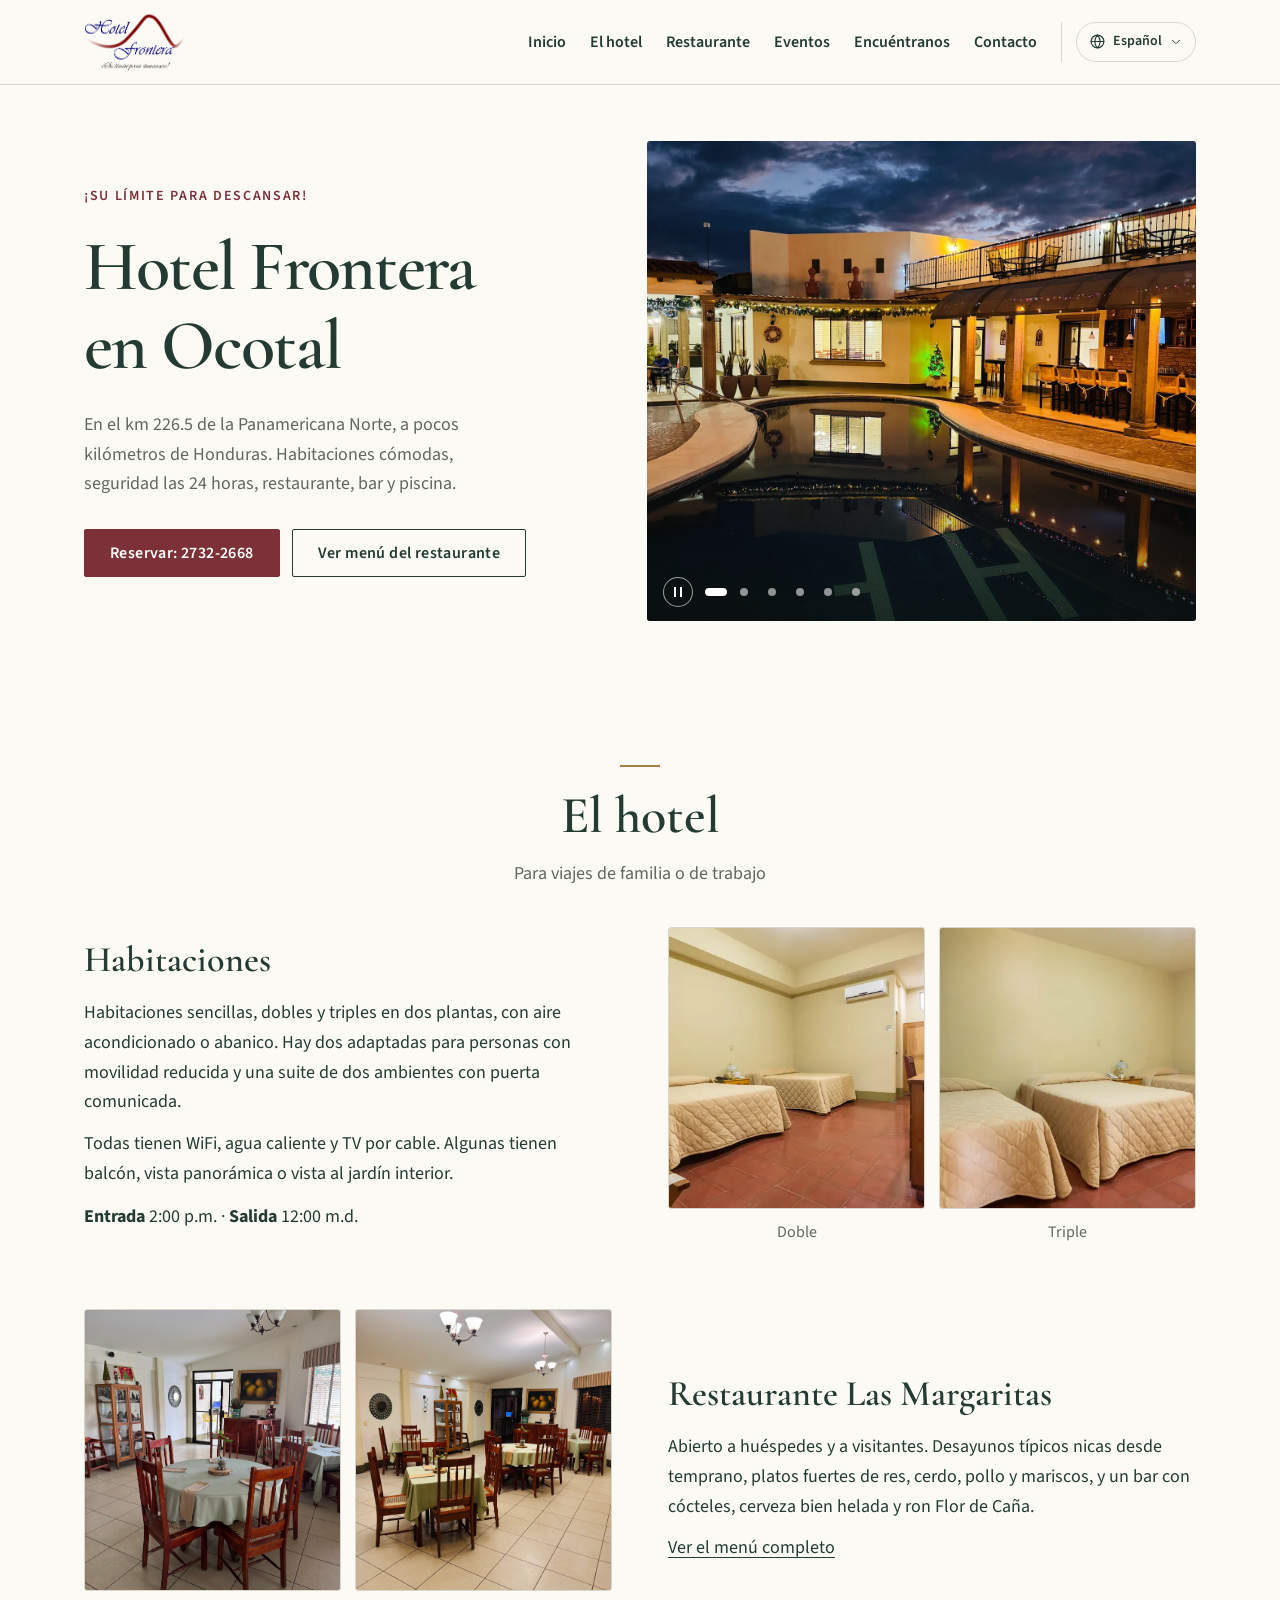
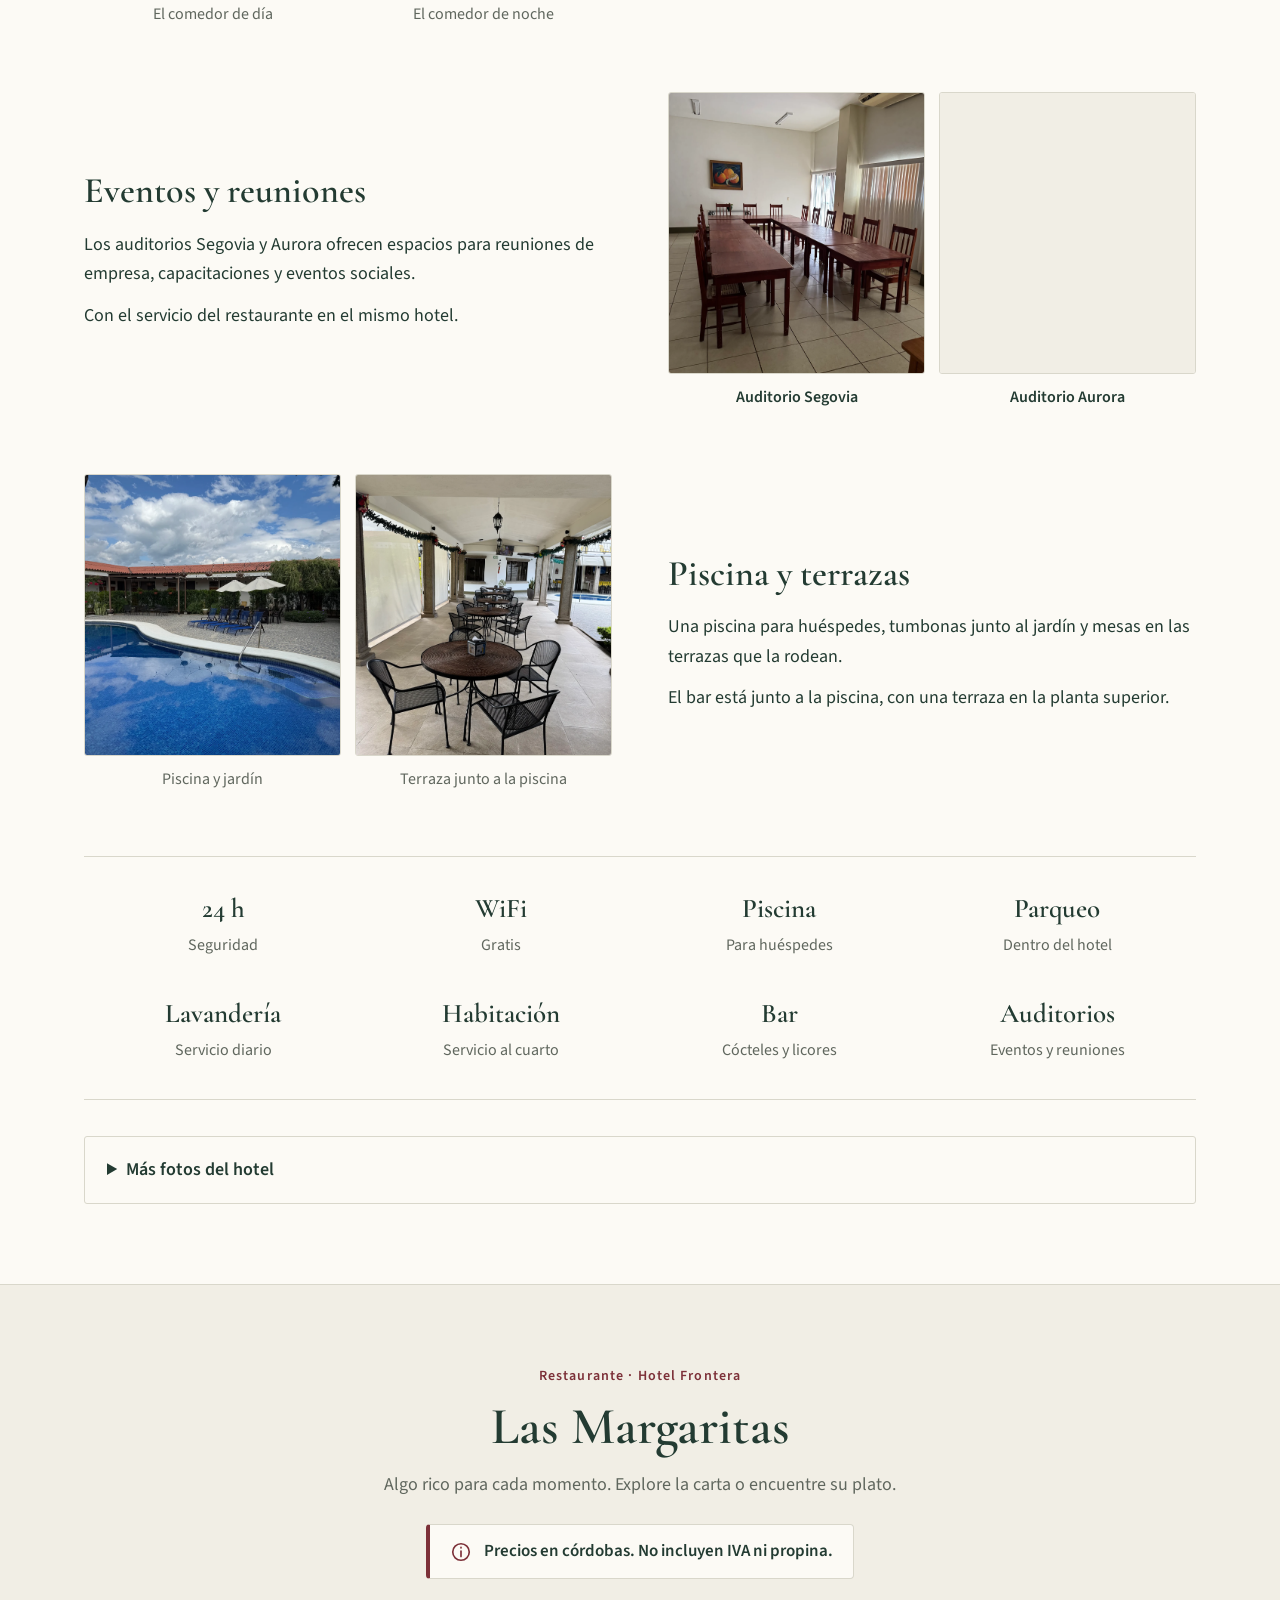
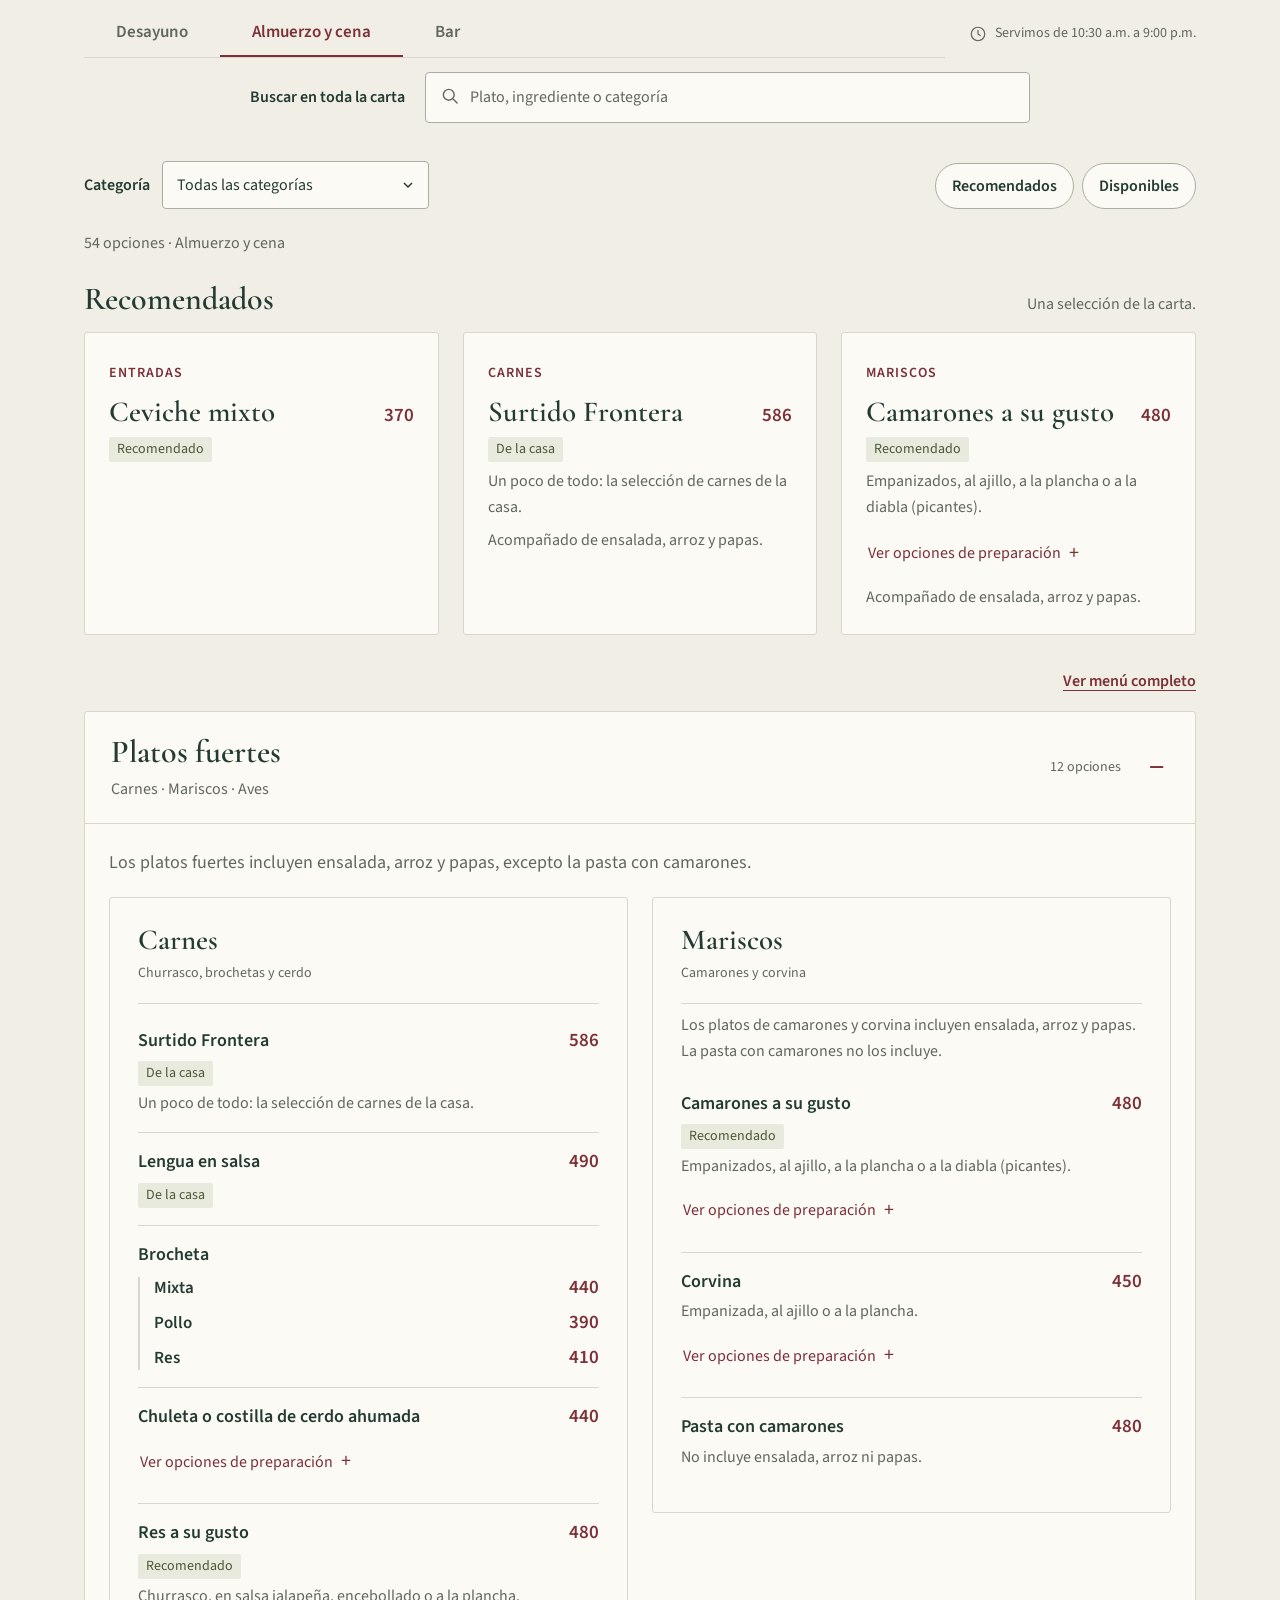
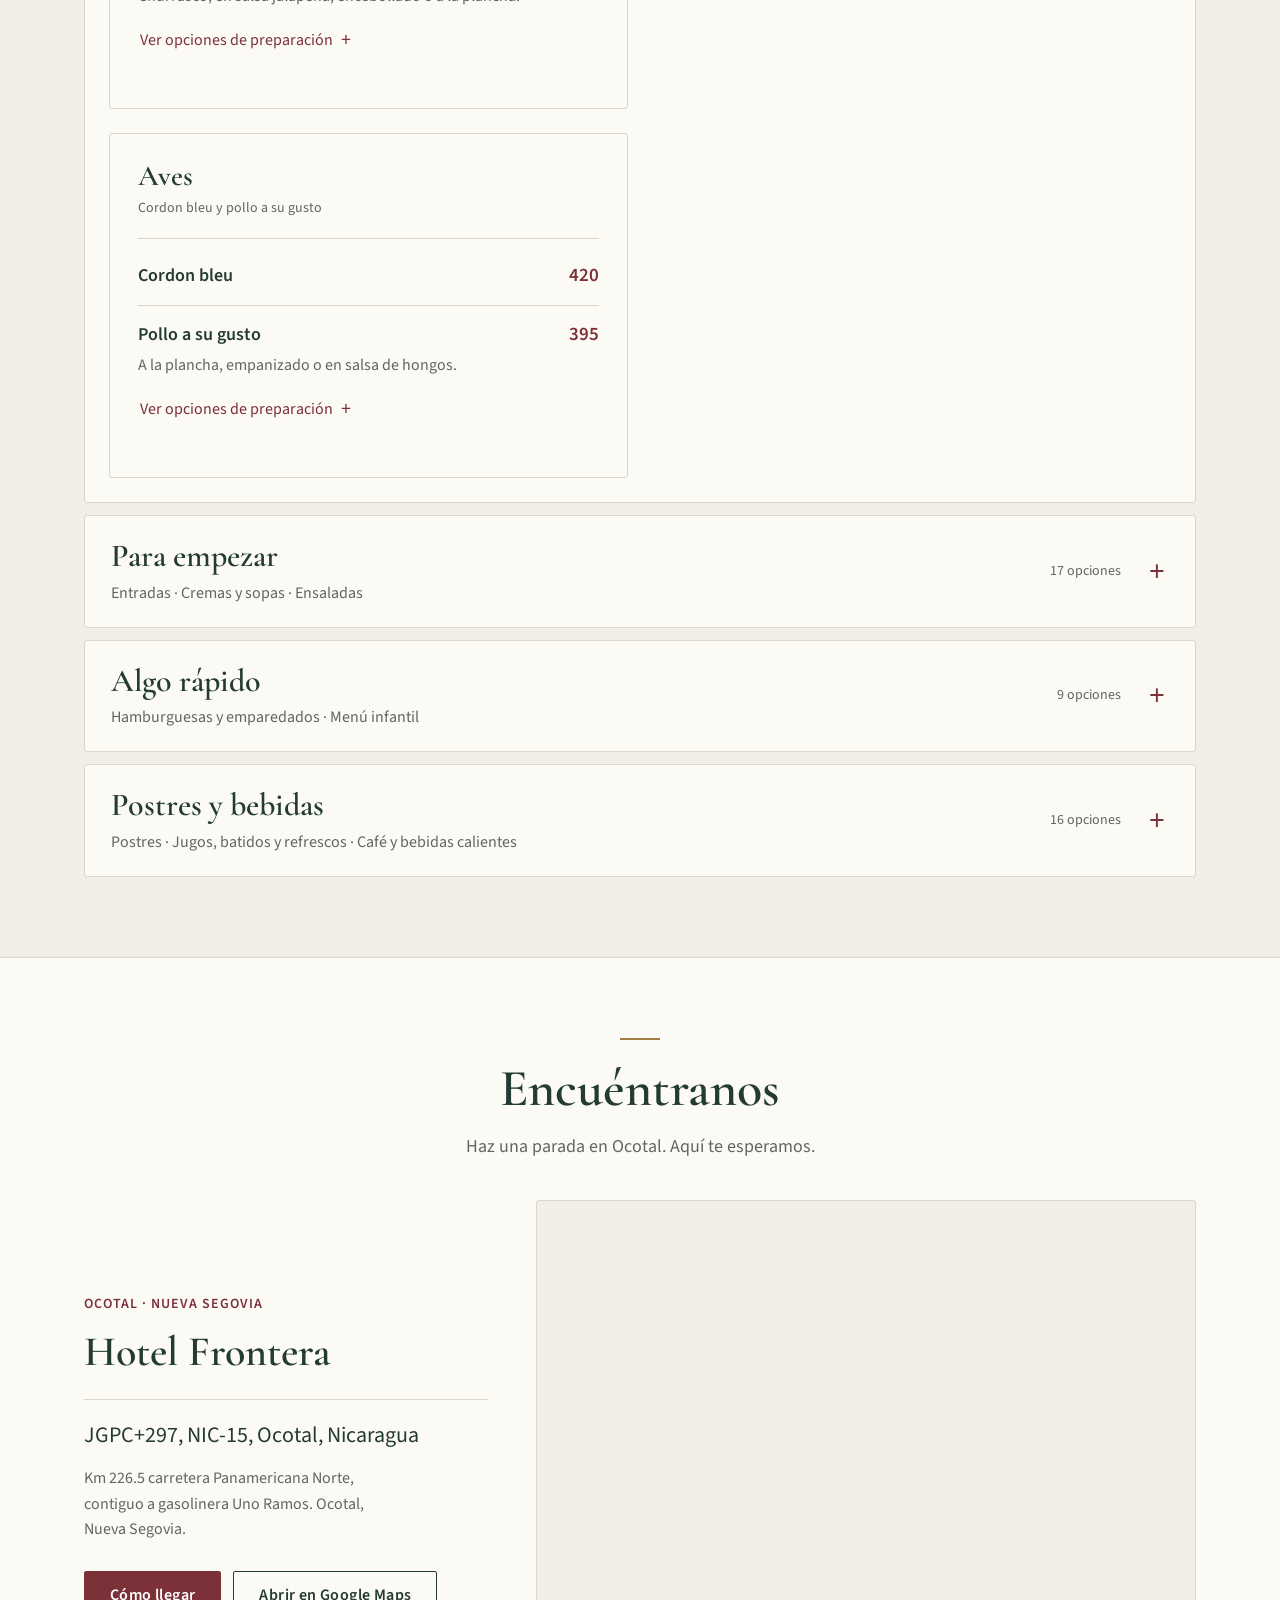
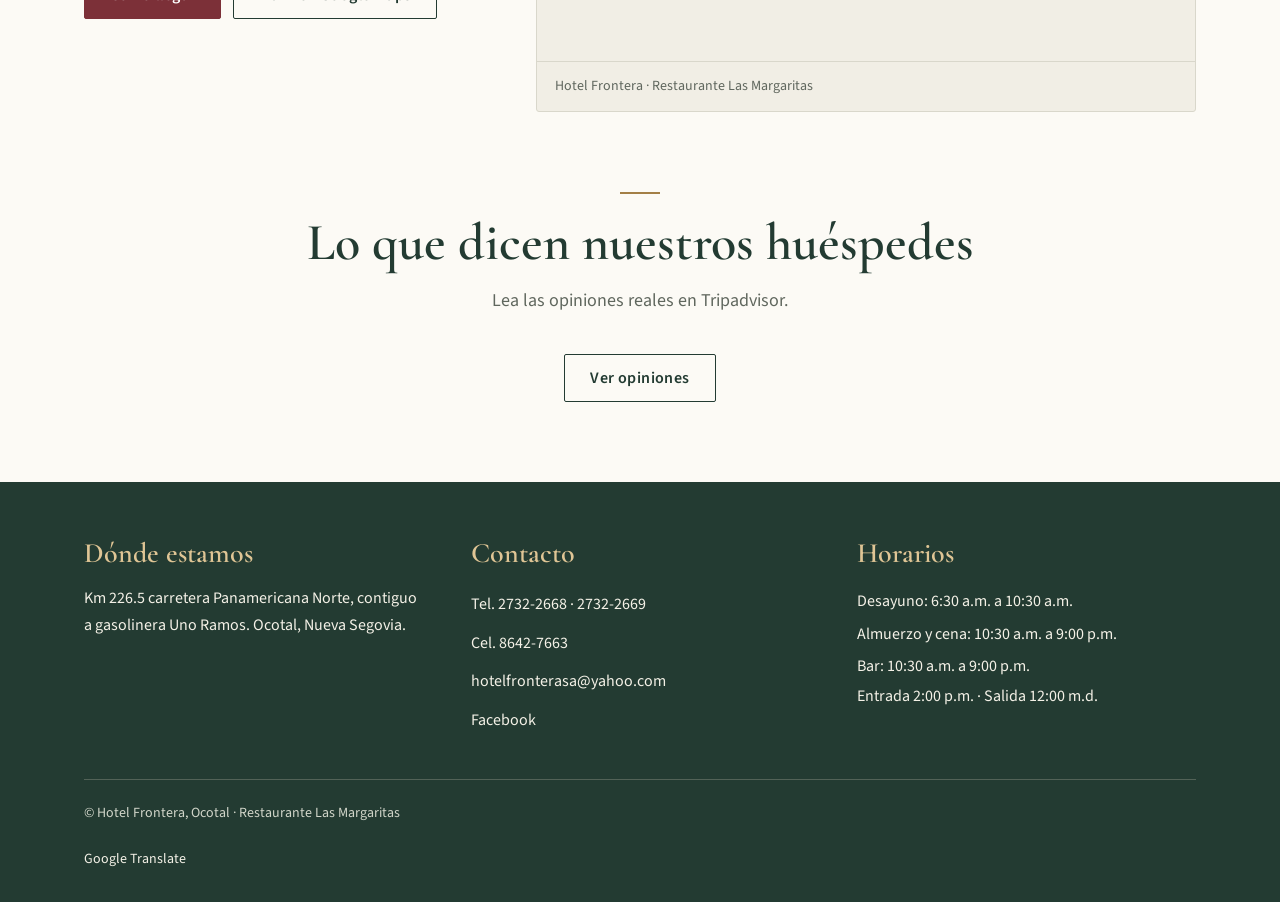
==== commit 6bcb0f08: "Update Site source" ====
--- a/index.html
+++ b/index.html
@@ -99,10 +99,9 @@
           <p>Todas tienen WiFi, agua caliente y TV por cable. Algunas tienen balcón, vista panorámica o vista al jardín interior.</p>
           <p style="margin-top:14px"><b>Entrada</b> 2:00 p.m. · <b>Salida</b> 12:00 m.d.</p>
         </div>
-        <div class="par tres">
-          <figure><div class="trazo marco"><img class="foto" loading="lazy" src="assets/imagenes/habitacion-sencilla.webp" alt="Habitación sencilla"></div><figcaption>Sencilla</figcaption></figure>
-          <figure><div class="trazo marco"><img class="foto" loading="lazy" src="assets/imagenes/habitacion-doble.webp" alt="Habitación doble"></div><figcaption>Doble</figcaption></figure>
-          <figure><div class="trazo marco"><img class="foto" loading="lazy" src="assets/imagenes/habitacion-triple.webp" alt="Habitación triple"></div><figcaption>Triple</figcaption></figure>
+        <div class="par">
+          <figure><div class="trazo marco"><img class="foto" loading="lazy" decoding="async" src="assets/imagenes/habitacion-doble.webp" alt="Habitación doble con dos camas" width="720" height="456"></div><figcaption>Doble</figcaption></figure>
+          <figure><div class="trazo marco"><img class="foto" loading="lazy" decoding="async" src="assets/imagenes/habitacion-triple.webp" alt="Habitación triple con tres camas" width="720" height="458"></div><figcaption>Triple</figcaption></figure>
         </div>
       </div>
 
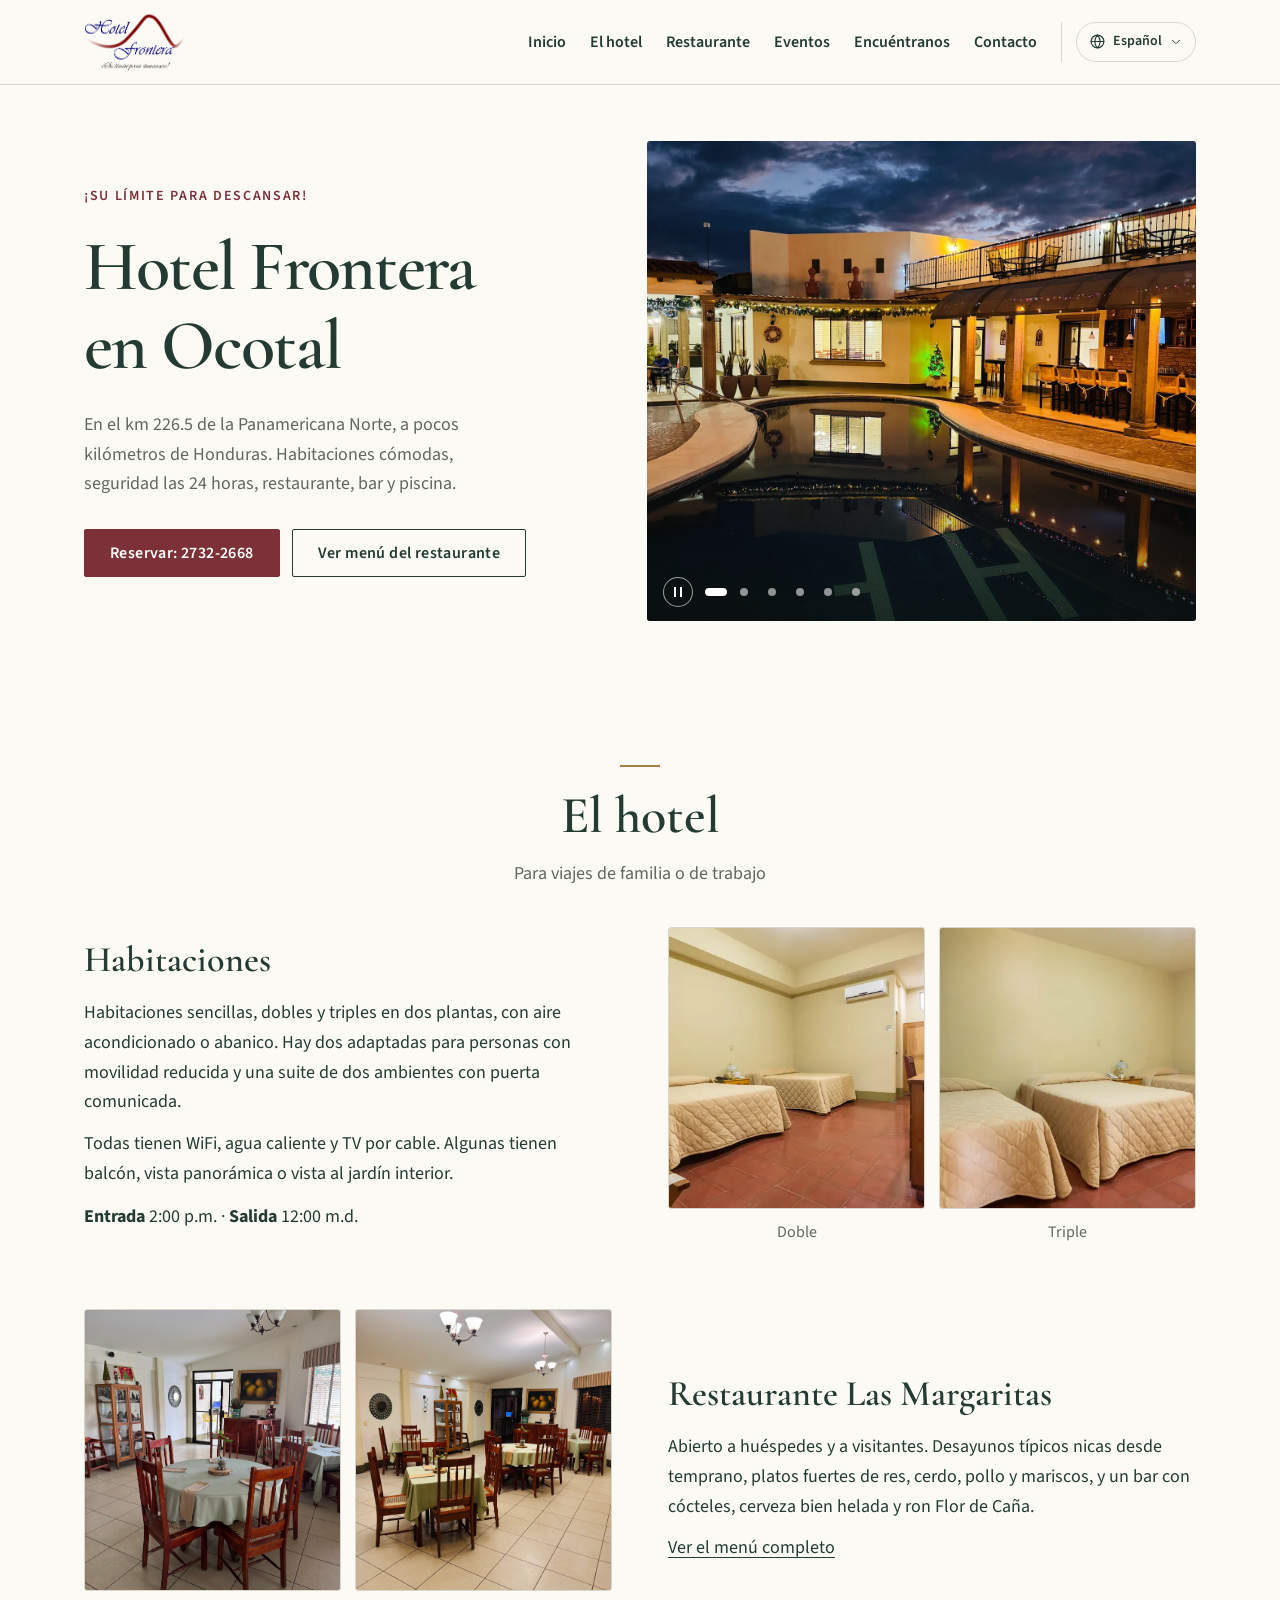
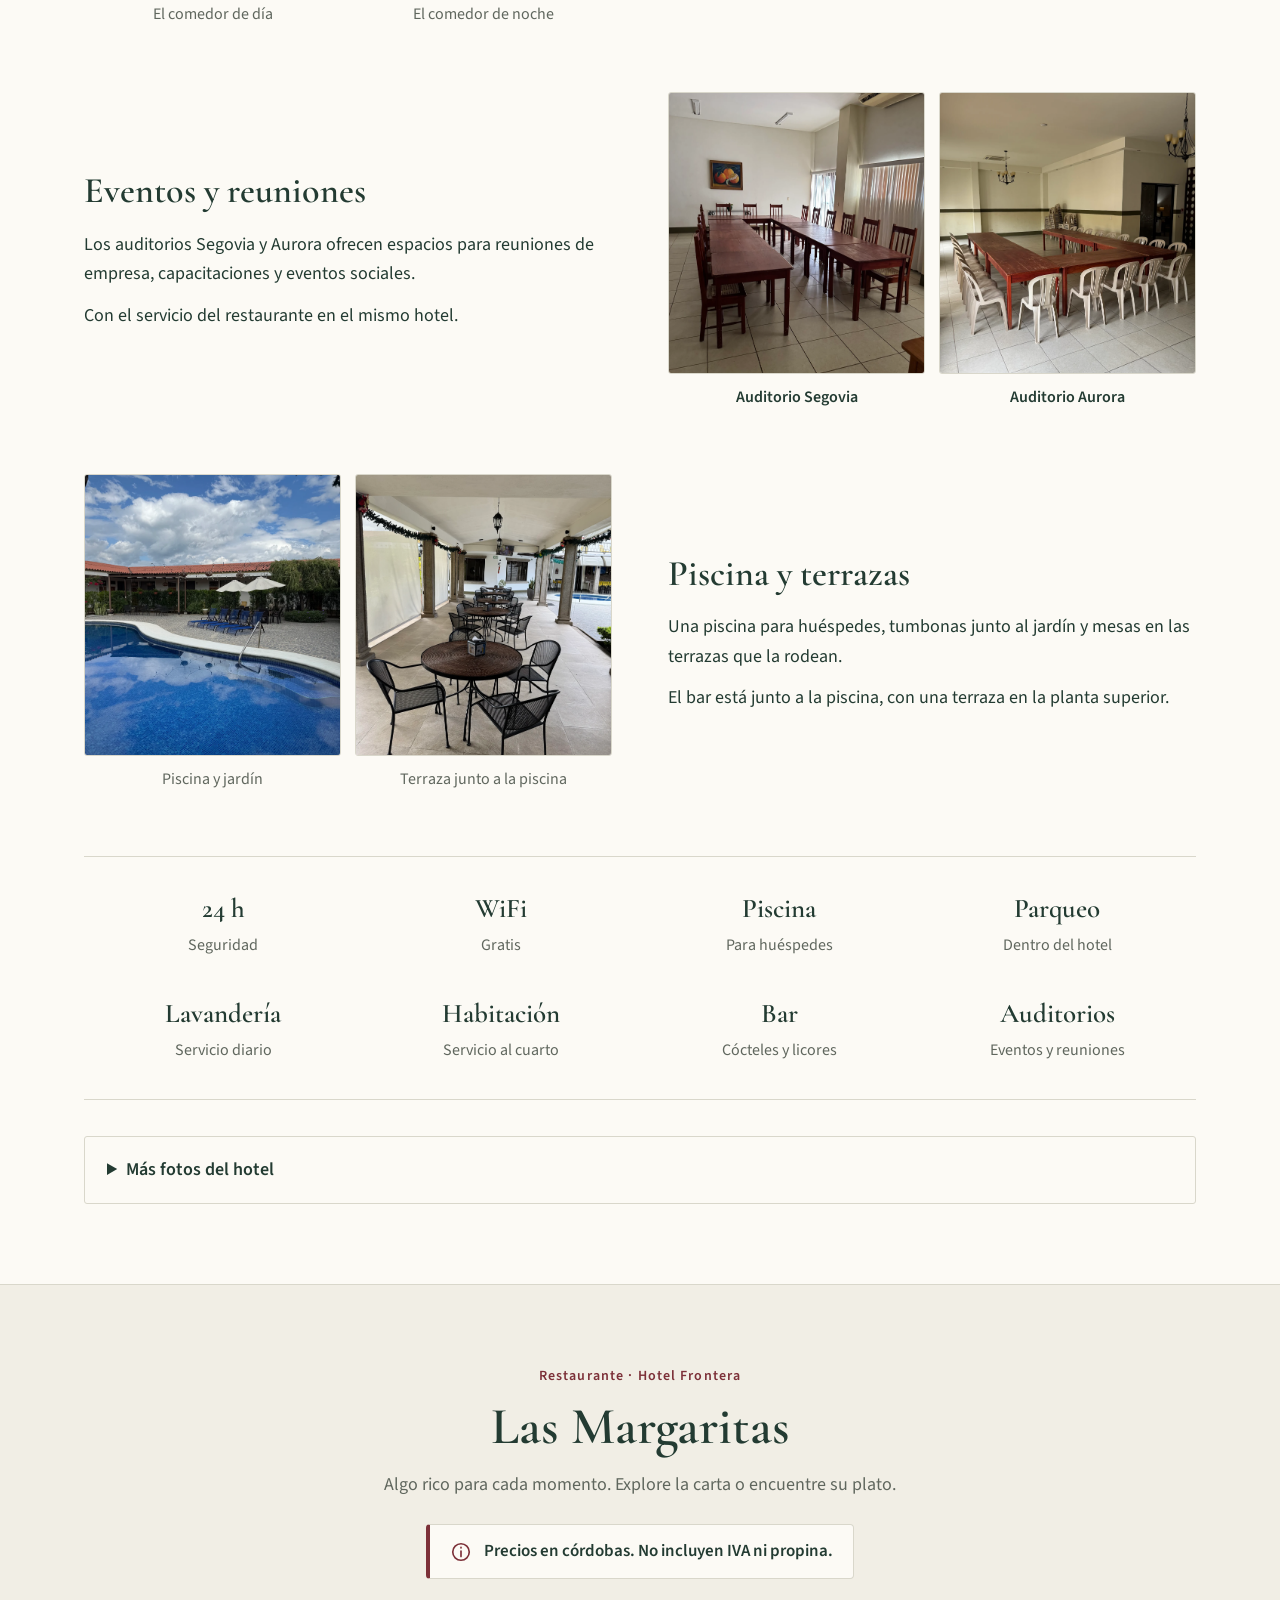
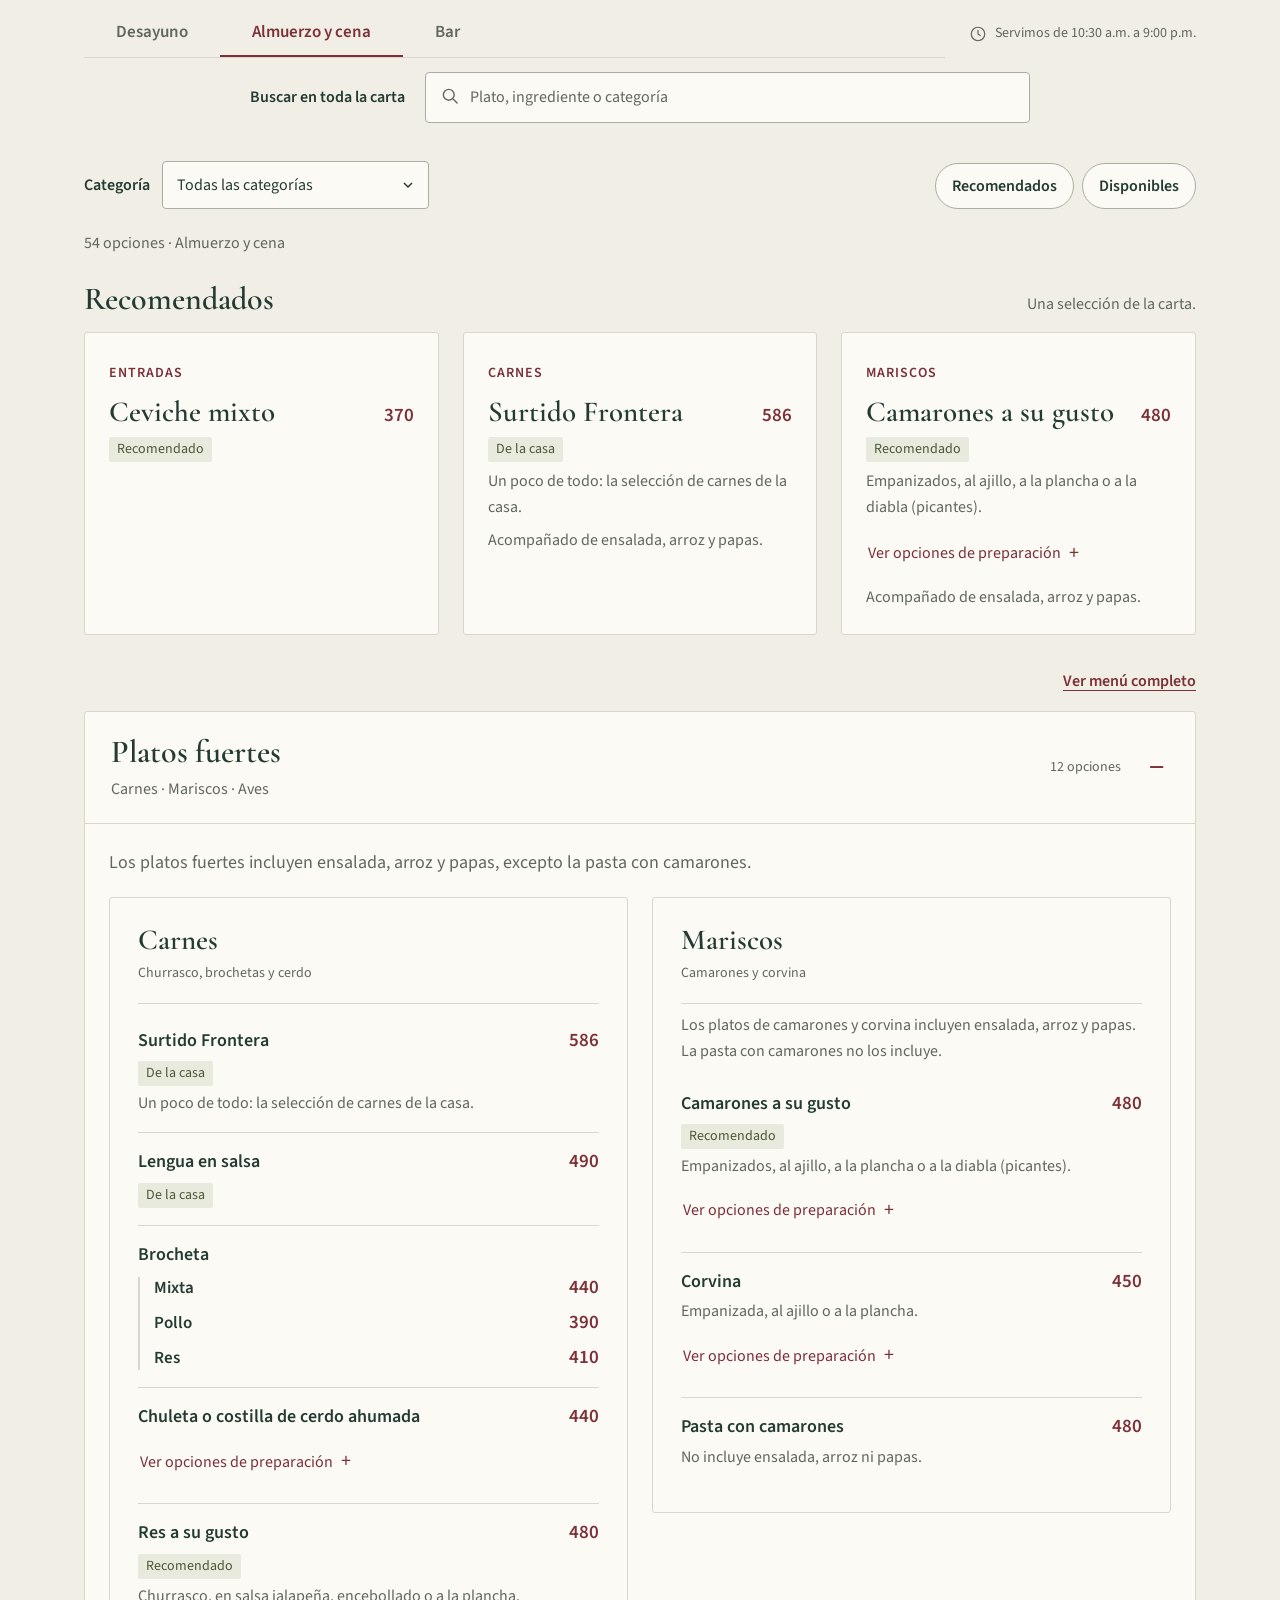
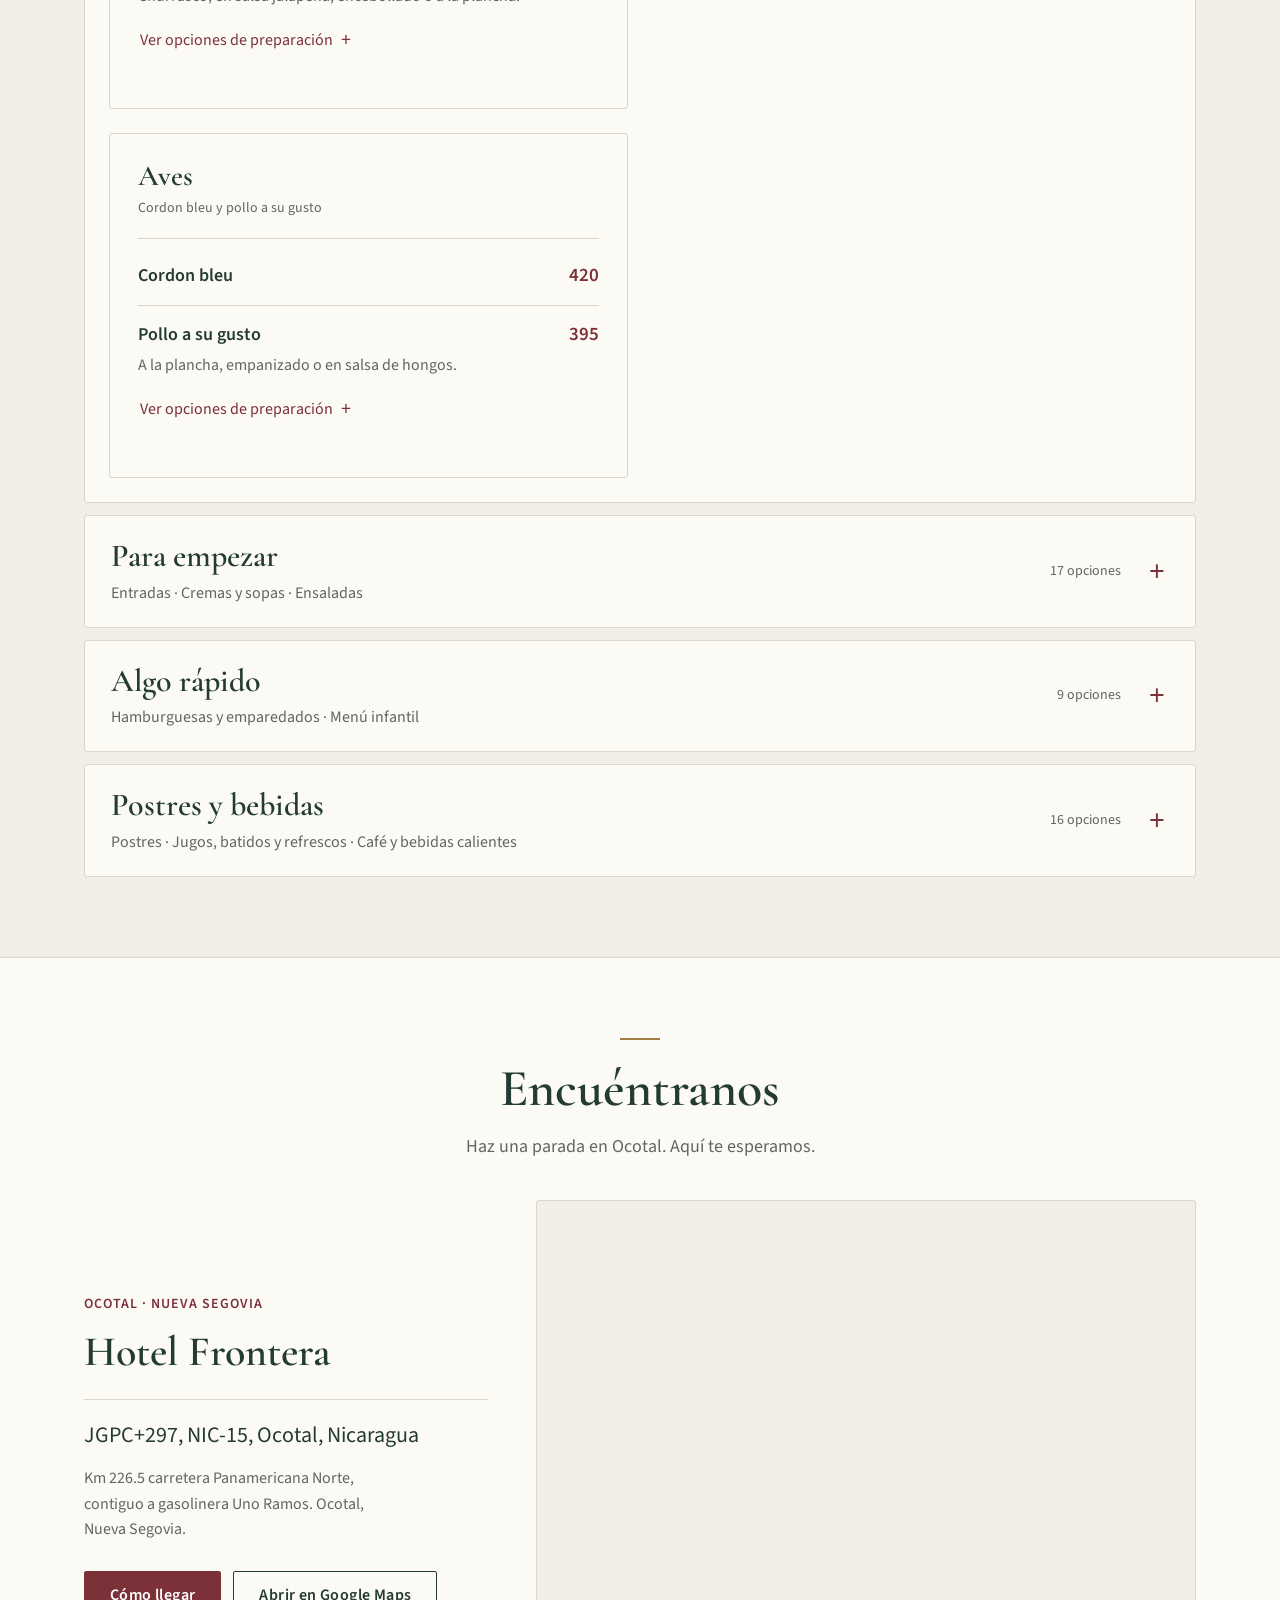
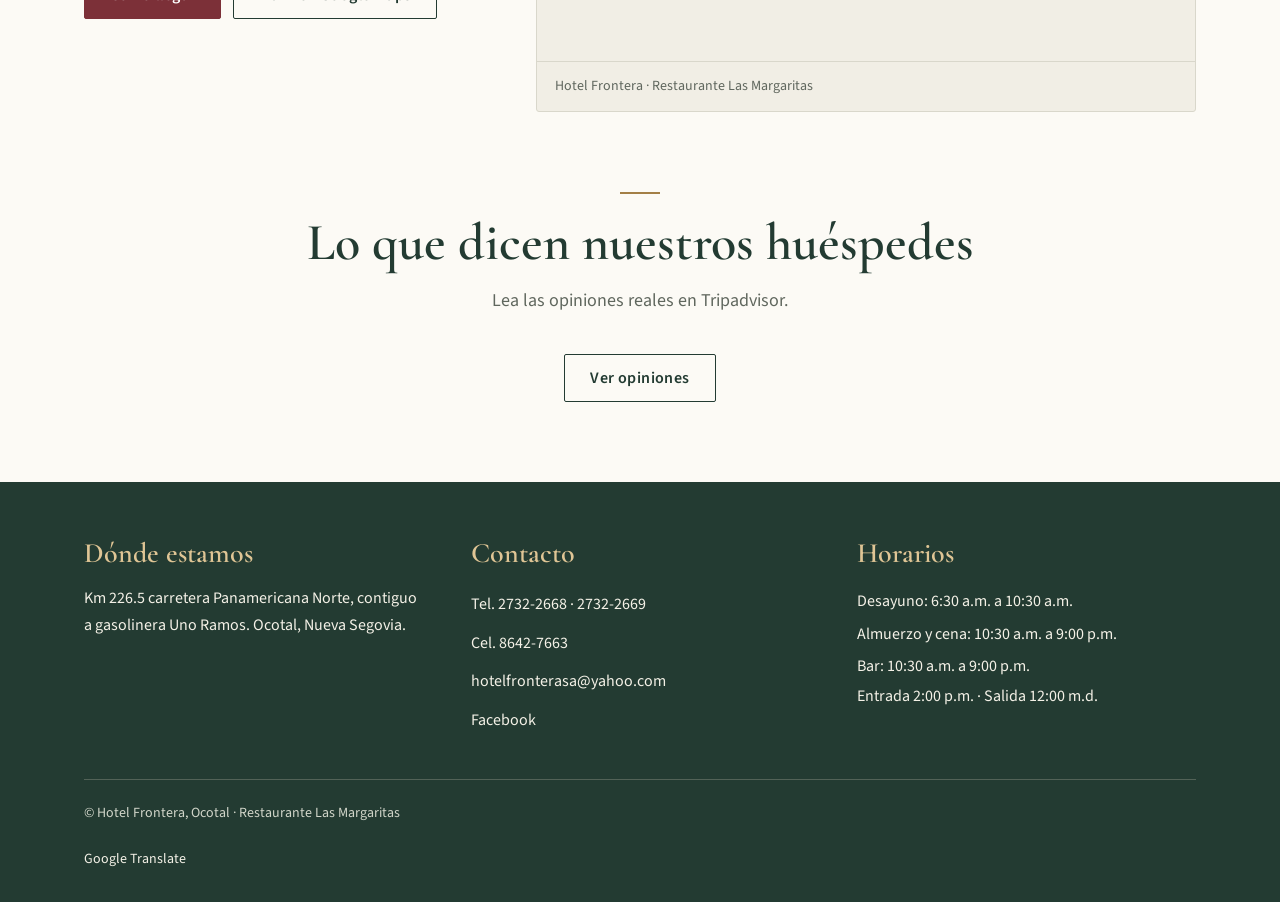
==== commit ba04a212: "Update Site source" ====
--- a/index.html
+++ b/index.html
@@ -157,7 +157,7 @@
           <figure><img loading="lazy" decoding="async" src="assets/imagenes/espacios/entrada-atardecer.webp?v=fccb9f8852f4" alt="Entrada del hotel y rampa de acceso al atardecer" width="1350" height="1800"><figcaption>Entrada del hotel</figcaption></figure>
           <figure><img loading="lazy" decoding="async" src="assets/imagenes/espacios/parqueo-palmeras.webp?v=c038f7e5a088" alt="Parqueo interior rodeado de palmeras y habitaciones" width="1350" height="1800"><figcaption>Parqueo interior</figcaption></figure>
           <figure><img loading="lazy" decoding="async" src="assets/imagenes/espacios/sala-descanso.webp?v=22cecdd9bda2" alt="Sala de descanso con sillones de madera y televisión" width="1350" height="1800"><figcaption>Sala de descanso</figcaption></figure>
-          <figure><img loading="lazy" decoding="async" src="assets/imagenes/espacios/sala-navidad.webp?v=1cdf2b9e0c80" alt="Sala de estar con sillones y un árbol de Navidad" width="1350" height="1800"><figcaption>Sala de estar</figcaption></figure>
+          <figure><img loading="lazy" decoding="async" src="assets/imagenes/espacios/sala-navidad.webp?v=1cdf2b9e0c80" alt="Recepción del Hotel Frontera con sillones y un árbol de Navidad" width="1350" height="1800"><figcaption>Recepción</figcaption></figure>
           <figure><img loading="lazy" decoding="async" src="assets/imagenes/espacios/vista-terraza-montanas.webp?v=4ee44e83022b" alt="Vista de la piscina y las montañas desde la terraza superior" width="1350" height="1800"><figcaption>Vista desde la terraza</figcaption></figure>
           <figure><img loading="lazy" decoding="async" src="assets/imagenes/espacios/piscina-atardecer.webp?v=5ba0b59578ee" alt="Piscina frente al bar bajo la luz del atardecer" width="1350" height="1800"><figcaption>La piscina al atardecer</figcaption></figure>
           <figure><img loading="lazy" decoding="async" src="assets/imagenes/espacios/bar-noche.webp?v=52196a0dccf6" alt="Bar y terraza iluminados reflejándose en la piscina de noche" width="1350" height="1800"><figcaption>El bar de noche</figcaption></figure>
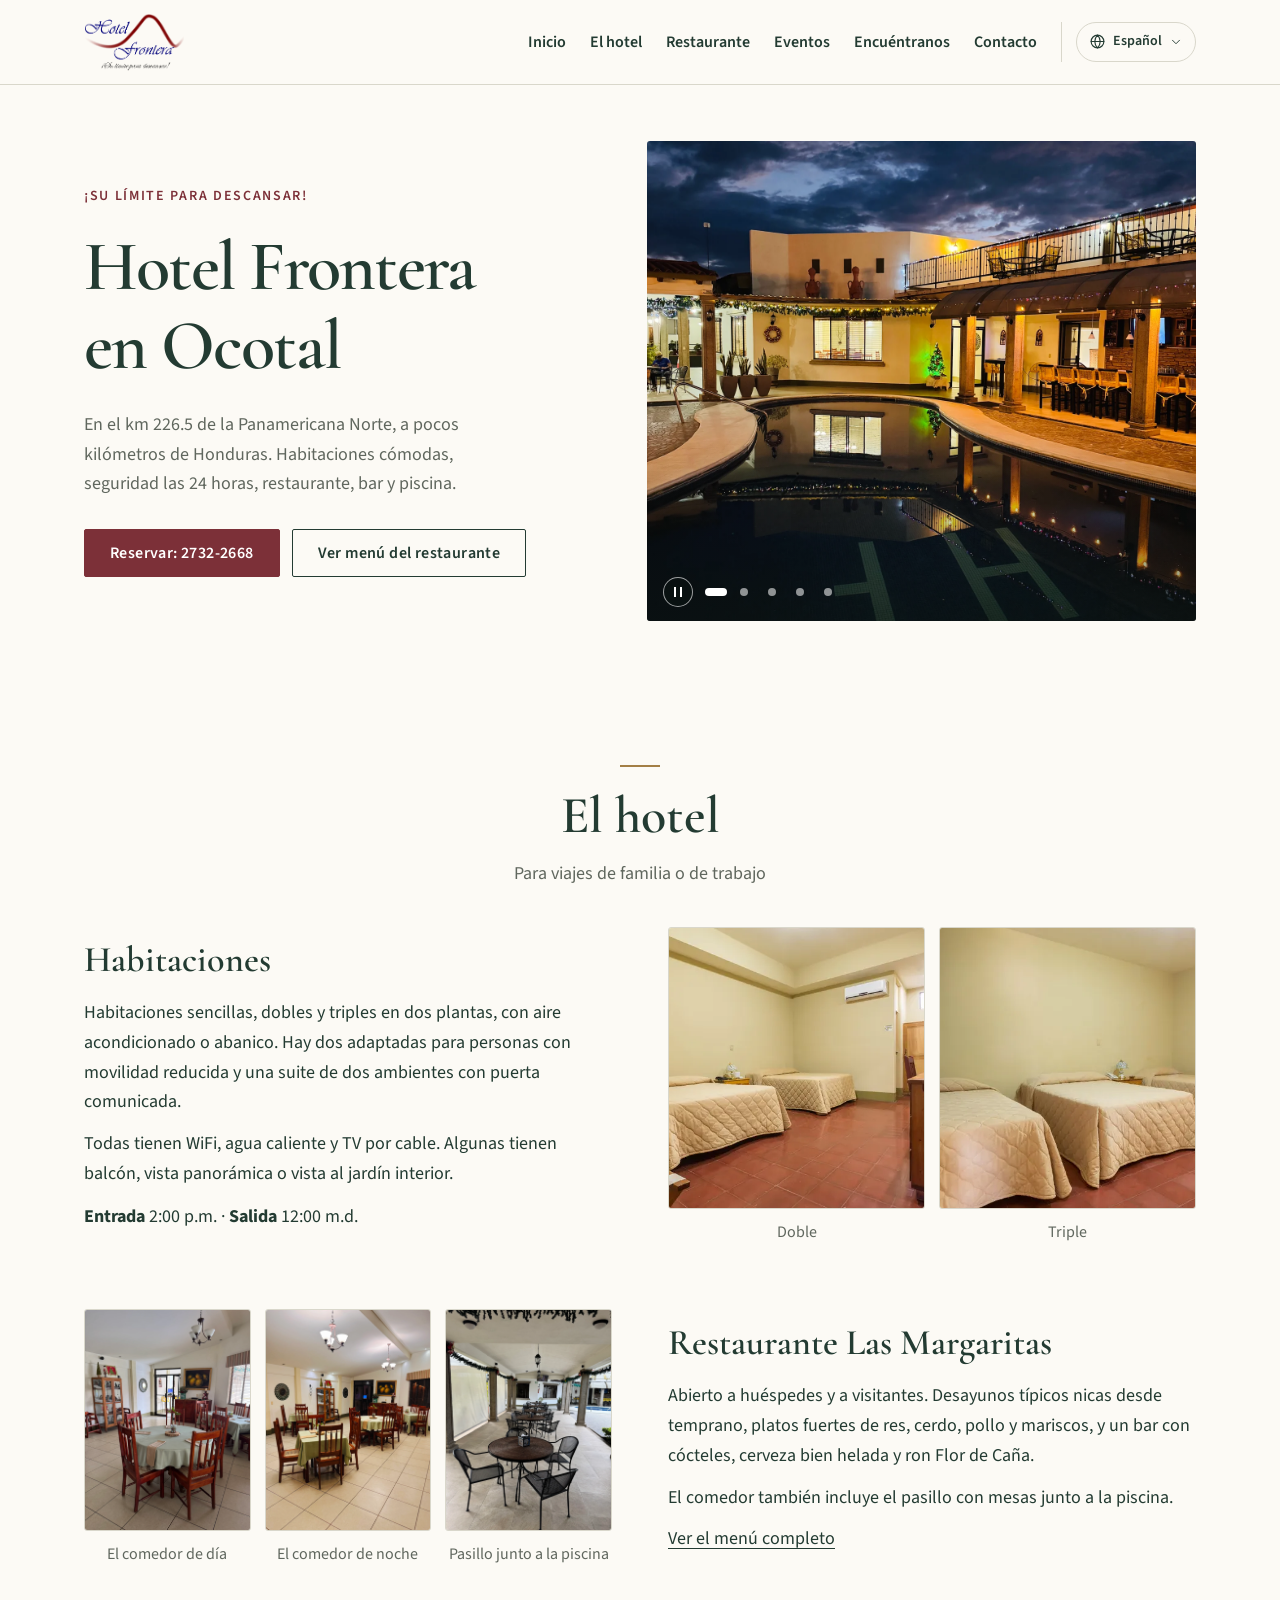
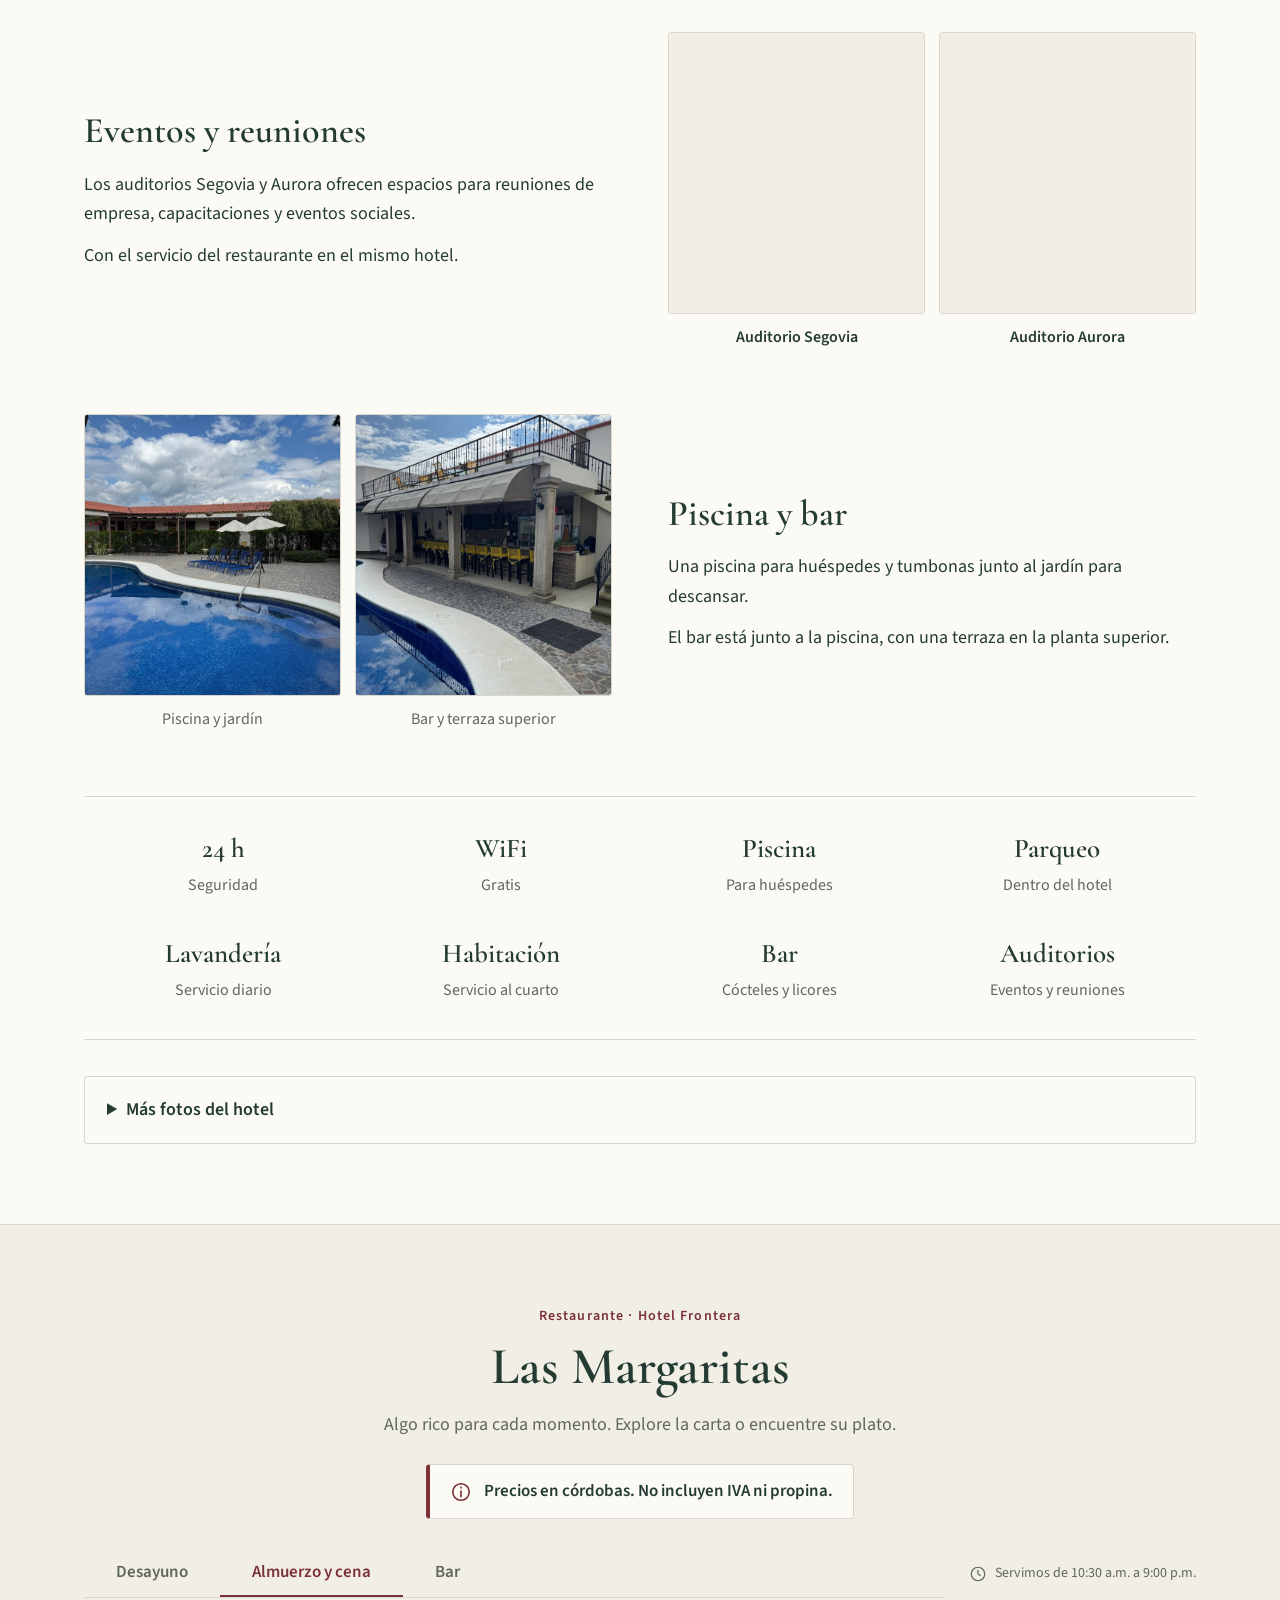
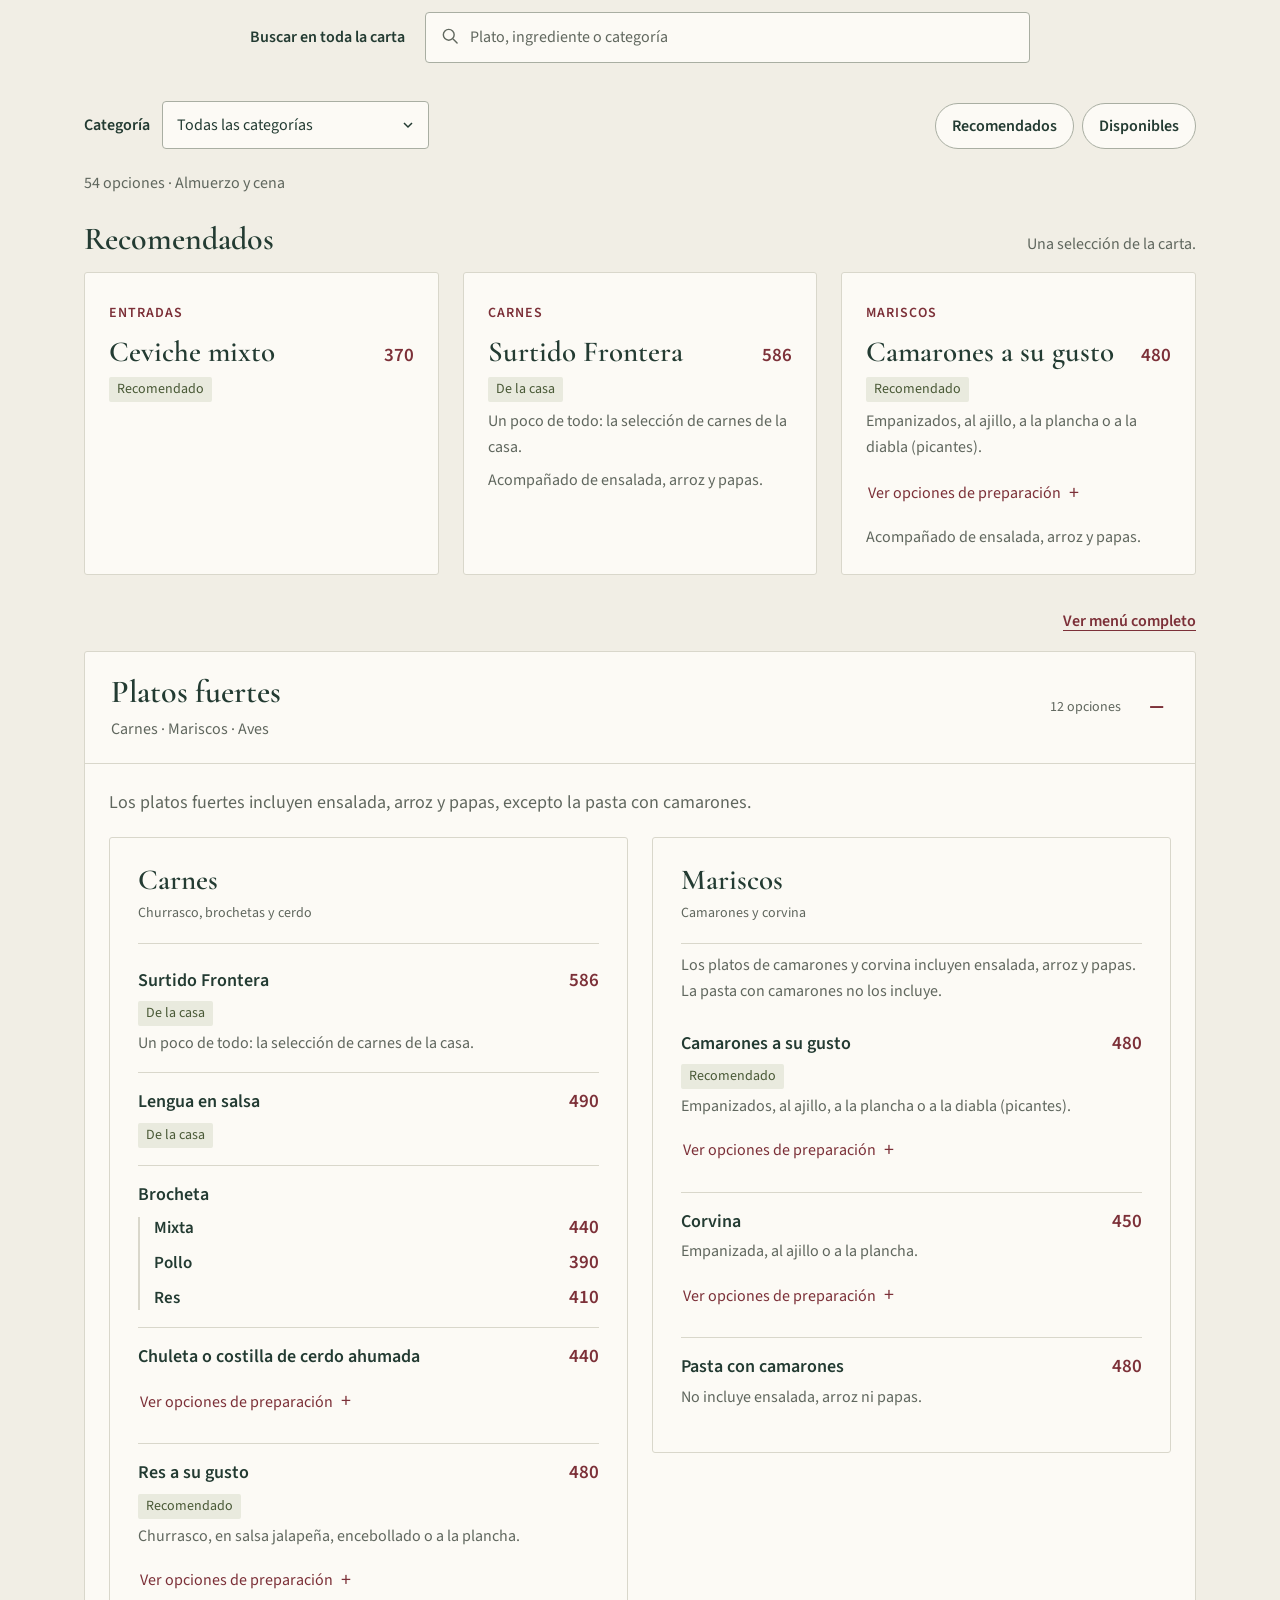
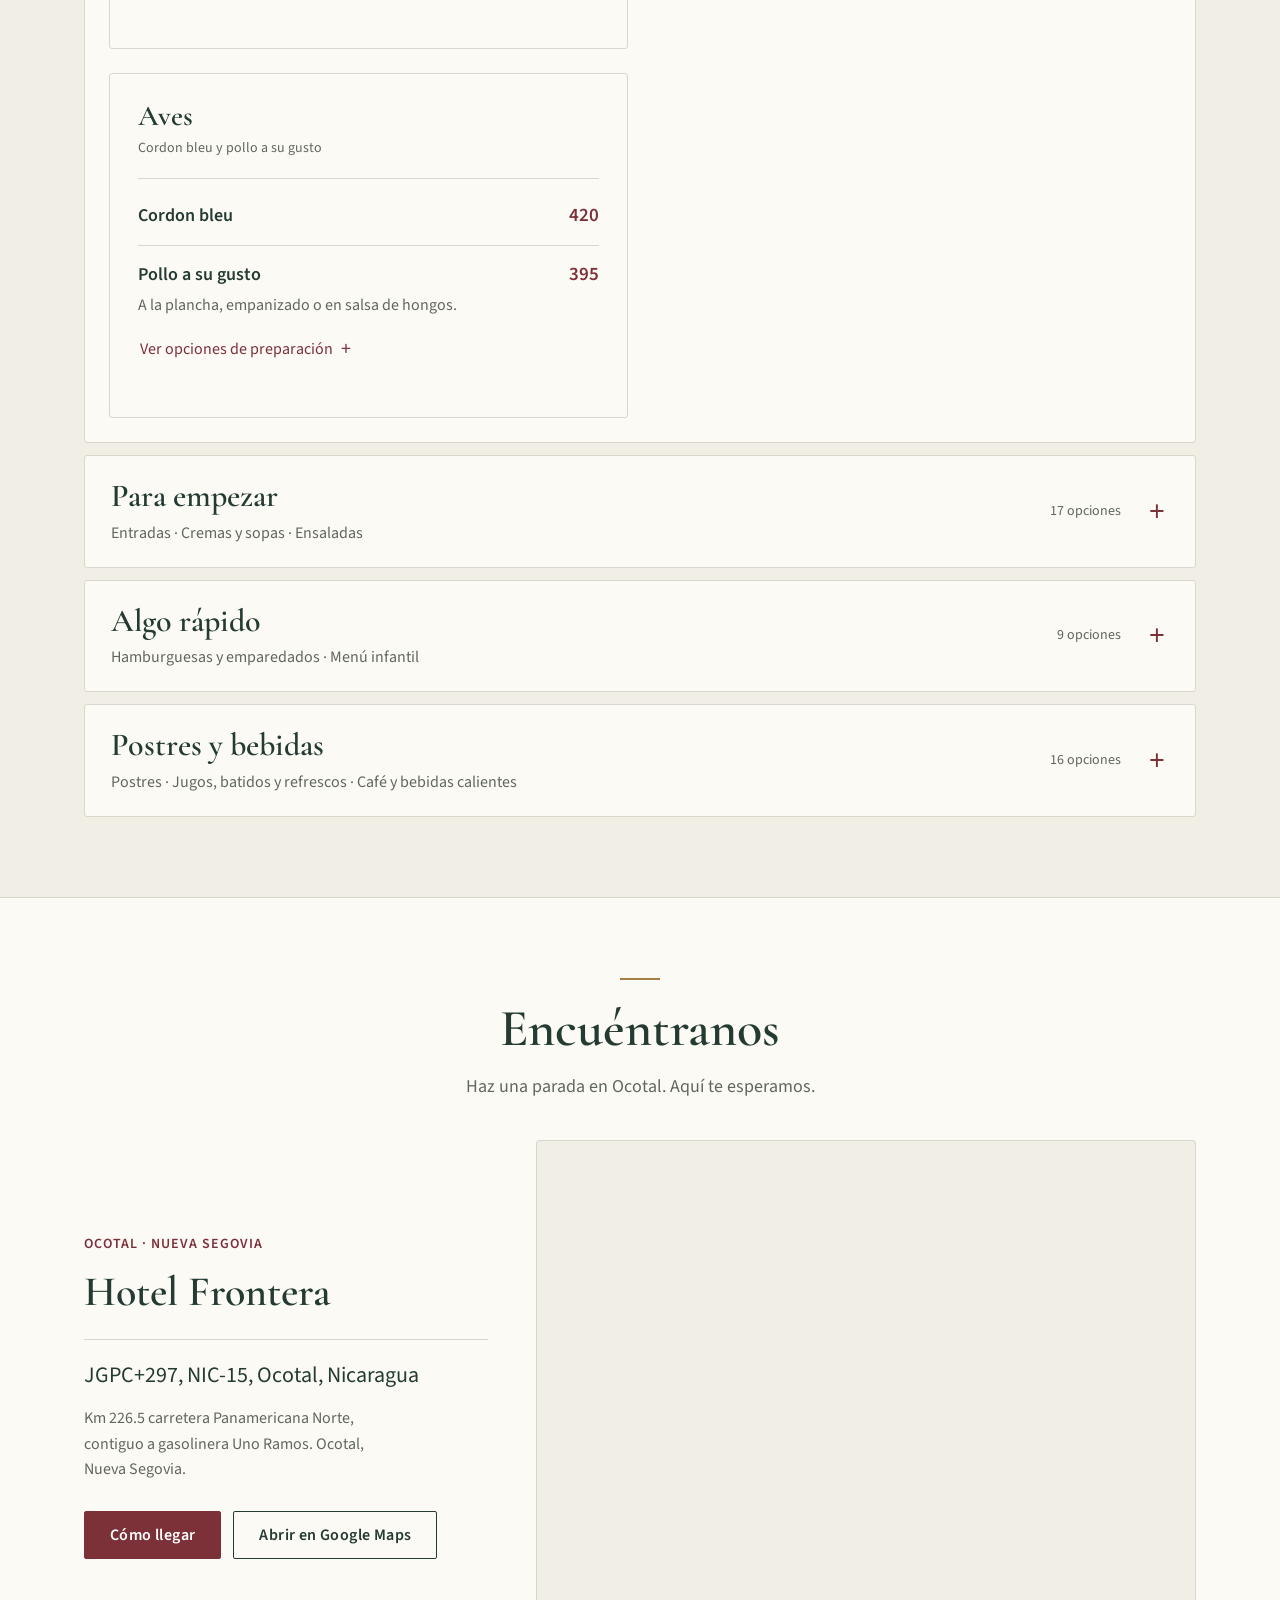
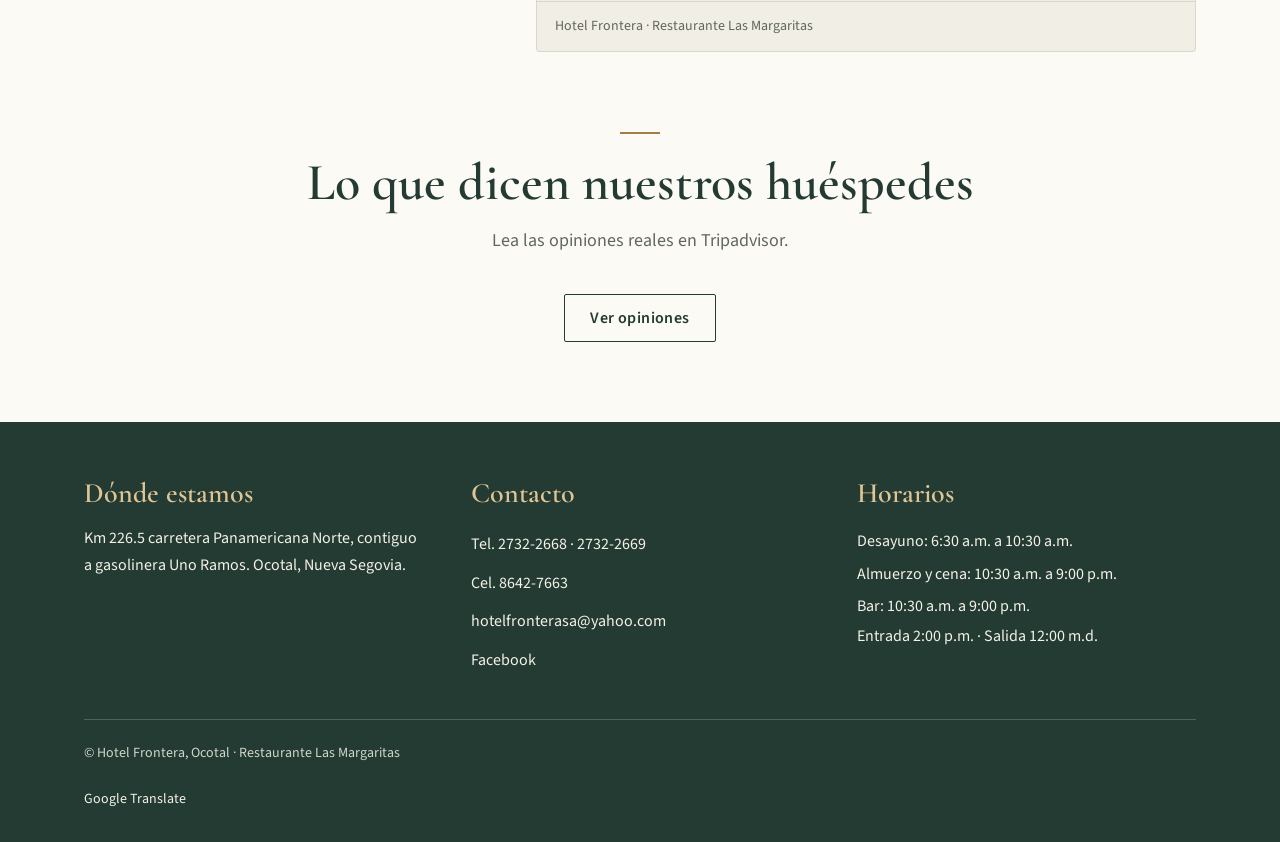
==== commit a5cd3662: "Update Site source" ====
--- a/index.html
+++ b/index.html
@@ -74,9 +74,8 @@
           <figure class="diapositiva activa"><img src="assets/imagenes/espacios/piscina-noche.webp?v=6750cd95711e" alt="Piscina del Hotel Frontera al anochecer, con el bar iluminado y sus reflejos en el agua" width="1350" height="1800" fetchpriority="high"></figure>
           <figure class="diapositiva"><img data-src="assets/imagenes/espacios/piscina-bar-dia.webp?v=669b6e8fe58e" alt="Piscina del Hotel Frontera con el bar y la terraza al fondo" width="1800" height="1350"></figure>
           <figure class="diapositiva"><img data-src="assets/imagenes/espacios/entrada-atardecer.webp?v=fccb9f8852f4" alt="Entrada del Hotel Frontera y rampa de acceso al atardecer" width="1350" height="1800"></figure>
-          <figure class="diapositiva"><img data-src="assets/imagenes/espacios/piscina-guirnaldas-noche.webp?v=b539ac1b1cc3" alt="Luces del patio y las terrazas reflejadas en la piscina de noche" width="1350" height="1800" style="object-position: center 60%"></figure>
-          <figure class="diapositiva"><img data-src="assets/imagenes/espacios/piscina-corredor.webp?v=558cf33a7816" alt="Corredor con mesas y plantas junto a la piscina del hotel" width="1350" height="1800"></figure>
-          <figure class="diapositiva"><img data-src="assets/imagenes/espacios/piscina-descanso.webp?v=b299a9e49a78" alt="Piscina con tumbonas azules, sombrillas y jardín" width="1350" height="1800"></figure>
+          <figure class="diapositiva"><img data-src="assets/imagenes/espacios/piscina-guirnaldas-noche.webp?v=b539ac1b1cc3" alt="Luces junto a la piscina reflejadas en el agua por la noche" width="1350" height="1800" style="object-position: center 60%"></figure>
+          <figure class="diapositiva"><img data-src="assets/imagenes/espacios/piscina-corredor.webp?v=558cf33a7816" alt="Pasillo del comedor con mesas y plantas junto a la piscina" width="1350" height="1800"></figure>
         </div>
         <div class="carrusel-controles" hidden>
           <button class="carrusel-pausa" type="button" aria-label="Pausar las fotos"><span aria-hidden="true"></span></button>
@@ -109,11 +108,13 @@
         <div class="texto">
           <h3>Restaurante <span class="notranslate" translate="no" data-hotel="restaurante">Las Margaritas</span></h3>
           <p>Abierto a huéspedes y a visitantes. Desayunos típicos nicas desde temprano, platos fuertes de res, cerdo, pollo y mariscos, y un bar con cócteles, cerveza bien helada y ron Flor de Caña.</p>
+          <p>El comedor también incluye el pasillo con mesas junto a la piscina.</p>
           <p><a href="#menu-rest">Ver el menú completo</a></p>
         </div>
-        <div class="par">
+        <div class="par tres">
           <figure><div class="trazo marco"><img class="foto" loading="lazy" decoding="async" src="assets/imagenes/espacios/restaurante-dia.webp?v=76e89212c649" alt="Comedor de Las Margaritas con mesas vestidas y sillas de madera, de día" width="1350" height="1800"></div><figcaption>El comedor de día</figcaption></figure>
           <figure><div class="trazo marco"><img class="foto" loading="lazy" decoding="async" src="assets/imagenes/espacios/restaurante-noche.webp?v=df936875bfef" alt="Comedor iluminado del Restaurante Las Margaritas por la noche" width="1350" height="1800"></div><figcaption>El comedor de noche</figcaption></figure>
+          <figure><div class="trazo marco"><img class="foto" loading="lazy" decoding="async" src="assets/imagenes/espacios/terraza-mesas.webp?v=593f8d4927cf" alt="Pasillo del comedor junto a la piscina, con mesas y sillas de metal" width="1350" height="1800"></div><figcaption>Pasillo junto a la piscina</figcaption></figure>
         </div>
       </div>
 
@@ -131,13 +132,13 @@
 
       <div class="bloque">
         <div class="texto">
-          <h3>Piscina y terrazas</h3>
-          <p>Una piscina para huéspedes, tumbonas junto al jardín y mesas en las terrazas que la rodean.</p>
+          <h3>Piscina y bar</h3>
+          <p>Una piscina para huéspedes y tumbonas junto al jardín para descansar.</p>
           <p>El bar está junto a la piscina, con una terraza en la planta superior.</p>
         </div>
         <div class="par">
           <figure><div class="trazo marco"><img class="foto" loading="lazy" decoding="async" src="assets/imagenes/espacios/piscina-descanso.webp?v=b299a9e49a78" alt="Piscina y zona de descanso con tumbonas y sombrillas" width="1350" height="1800"></div><figcaption>Piscina y jardín</figcaption></figure>
-          <figure><div class="trazo marco"><img class="foto" loading="lazy" decoding="async" src="assets/imagenes/espacios/terraza-mesas.webp?v=593f8d4927cf" alt="Mesas redondas y sillas en el corredor cubierto junto a la piscina" width="1350" height="1800"></div><figcaption>Terraza junto a la piscina</figcaption></figure>
+          <figure><div class="trazo marco"><img class="foto" loading="lazy" decoding="async" src="assets/imagenes/espacios/bar-terraza.webp?v=2d7f9a493e1c" alt="Bar junto a la piscina con la terraza en la planta superior" width="1350" height="1800"></div><figcaption>Bar y terraza superior</figcaption></figure>
         </div>
       </div>
 
@@ -154,18 +155,10 @@
       <details class="fotos-adicionales">
         <summary>Más fotos del hotel</summary>
         <div class="galeria-hotel">
-          <figure><img loading="lazy" decoding="async" src="assets/imagenes/espacios/entrada-atardecer.webp?v=fccb9f8852f4" alt="Entrada del hotel y rampa de acceso al atardecer" width="1350" height="1800"><figcaption>Entrada del hotel</figcaption></figure>
           <figure><img loading="lazy" decoding="async" src="assets/imagenes/espacios/parqueo-palmeras.webp?v=c038f7e5a088" alt="Parqueo interior rodeado de palmeras y habitaciones" width="1350" height="1800"><figcaption>Parqueo interior</figcaption></figure>
           <figure><img loading="lazy" decoding="async" src="assets/imagenes/espacios/sala-descanso.webp?v=22cecdd9bda2" alt="Sala de descanso con sillones de madera y televisión" width="1350" height="1800"><figcaption>Sala de descanso</figcaption></figure>
           <figure><img loading="lazy" decoding="async" src="assets/imagenes/espacios/sala-navidad.webp?v=1cdf2b9e0c80" alt="Recepción del Hotel Frontera con sillones y un árbol de Navidad" width="1350" height="1800"><figcaption>Recepción</figcaption></figure>
-          <figure><img loading="lazy" decoding="async" src="assets/imagenes/espacios/vista-terraza-montanas.webp?v=4ee44e83022b" alt="Vista de la piscina y las montañas desde la terraza superior" width="1350" height="1800"><figcaption>Vista desde la terraza</figcaption></figure>
-          <figure><img loading="lazy" decoding="async" src="assets/imagenes/espacios/piscina-atardecer.webp?v=5ba0b59578ee" alt="Piscina frente al bar bajo la luz del atardecer" width="1350" height="1800"><figcaption>La piscina al atardecer</figcaption></figure>
-          <figure><img loading="lazy" decoding="async" src="assets/imagenes/espacios/bar-noche.webp?v=52196a0dccf6" alt="Bar y terraza iluminados reflejándose en la piscina de noche" width="1350" height="1800"><figcaption>El bar de noche</figcaption></figure>
-          <figure><img loading="lazy" decoding="async" src="assets/imagenes/espacios/patio-noche.webp?v=996dd34beeff" alt="Patio y corredores iluminados alrededor de la piscina por la noche" width="1350" height="1800"><figcaption>El patio de noche</figcaption></figure>
-          <figure><img loading="lazy" decoding="async" src="assets/imagenes/espacios/piscina-noche.webp?v=6750cd95711e" alt="Piscina al anochecer con el cielo azul y las luces del bar reflejadas en el agua" width="1350" height="1800"><figcaption>La piscina al anochecer</figcaption></figure>
-          <figure><img loading="lazy" decoding="async" src="assets/imagenes/espacios/piscina-guirnaldas-noche.webp?v=b539ac1b1cc3" alt="Guirnaldas iluminadas sobre las terrazas y reflejos en la piscina nocturna" width="1350" height="1800"><figcaption>Luces y reflejos del patio</figcaption></figure>
-          <figure><img loading="lazy" decoding="async" src="assets/imagenes/espacios/restaurante-noche-vista.webp?v=e787f490327b" alt="Mesas del comedor Las Margaritas iluminadas por la noche" width="1350" height="1800"><figcaption><span class="notranslate" translate="no">Las Margaritas</span> de noche</figcaption></figure>
-          <figure><img loading="lazy" decoding="async" src="assets/imagenes/espacios/piscina-descanso-atardecer.webp?v=e2c76b745d11" alt="Piscina, tumbonas y jardín al atardecer" width="1350" height="1800"><figcaption>El jardín al atardecer</figcaption></figure>
+          <figure><img loading="lazy" decoding="async" src="assets/imagenes/espacios/vista-terraza-montanas.webp?v=4ee44e83022b" alt="Vista de la piscina y las montañas desde la terraza superior" width="1350" height="1800"><figcaption>Vista desde la terraza superior</figcaption></figure>
         </div>
       </details>
     </div>
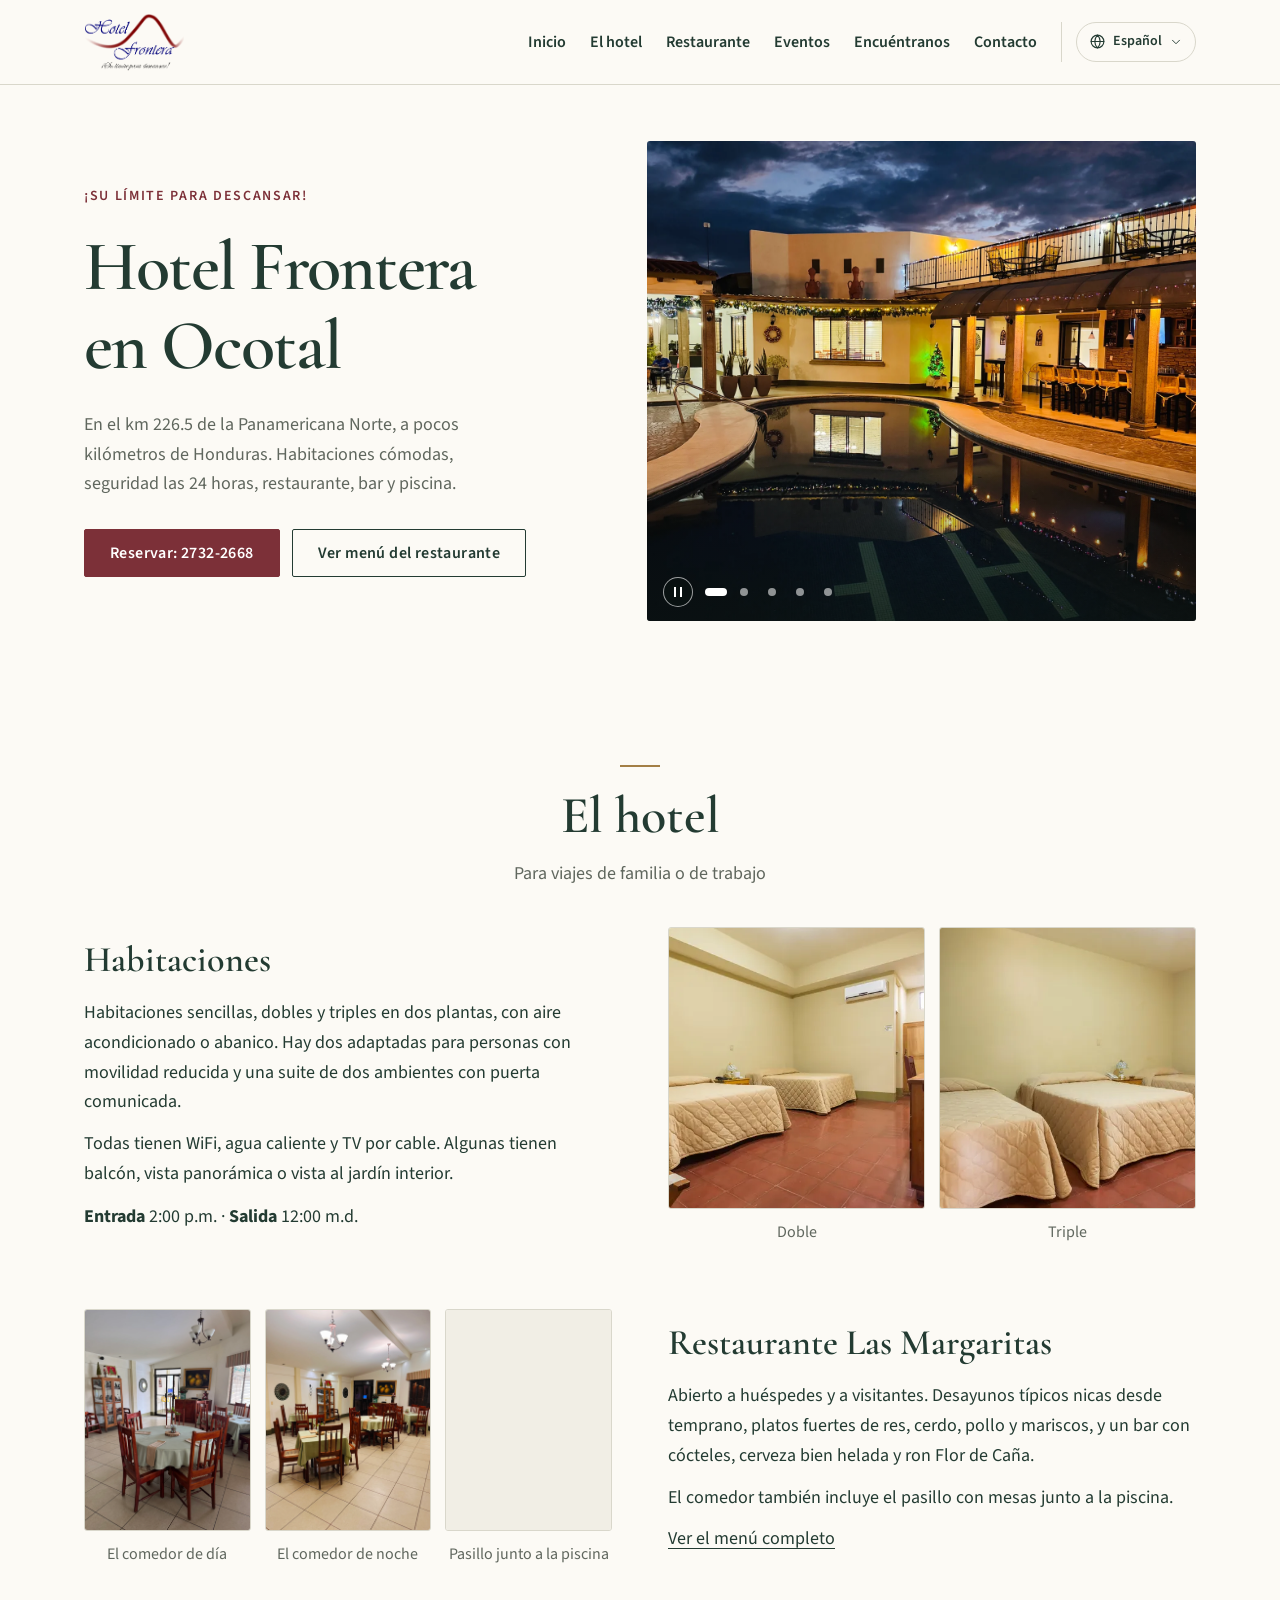
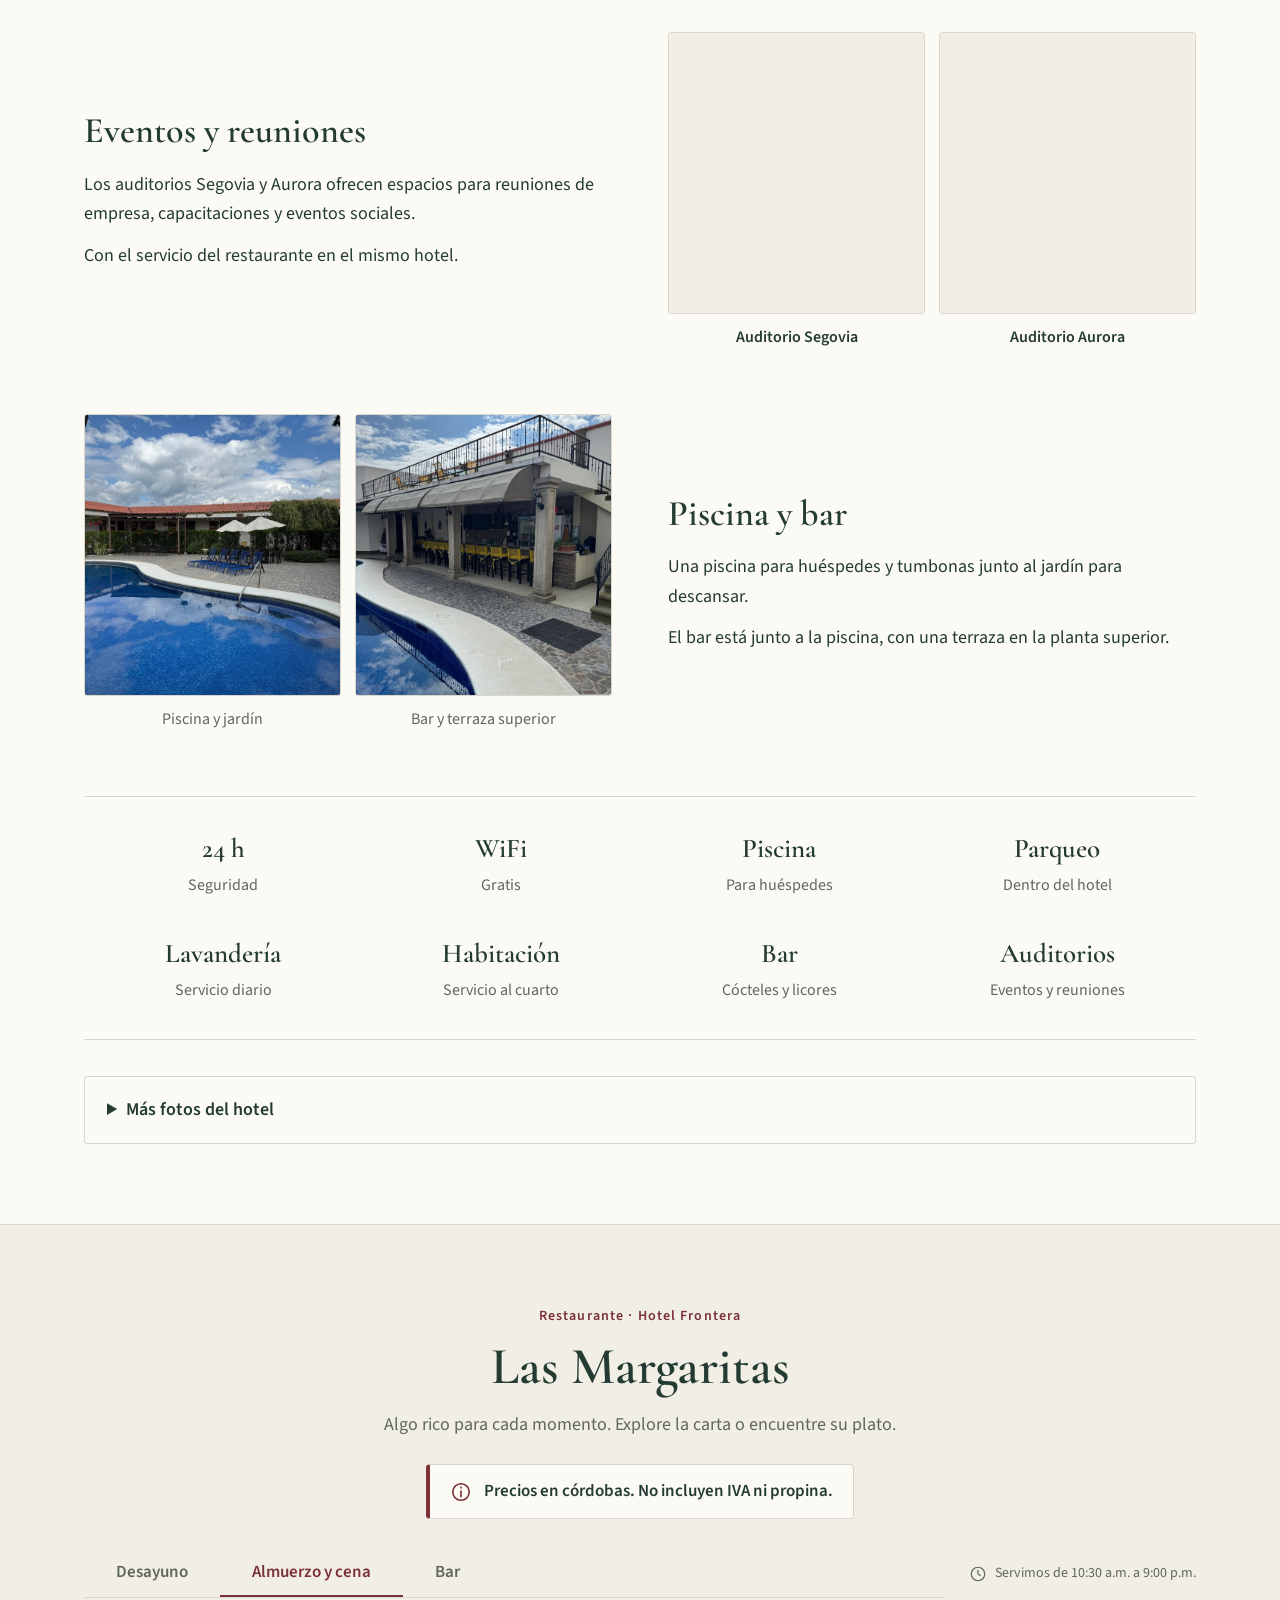
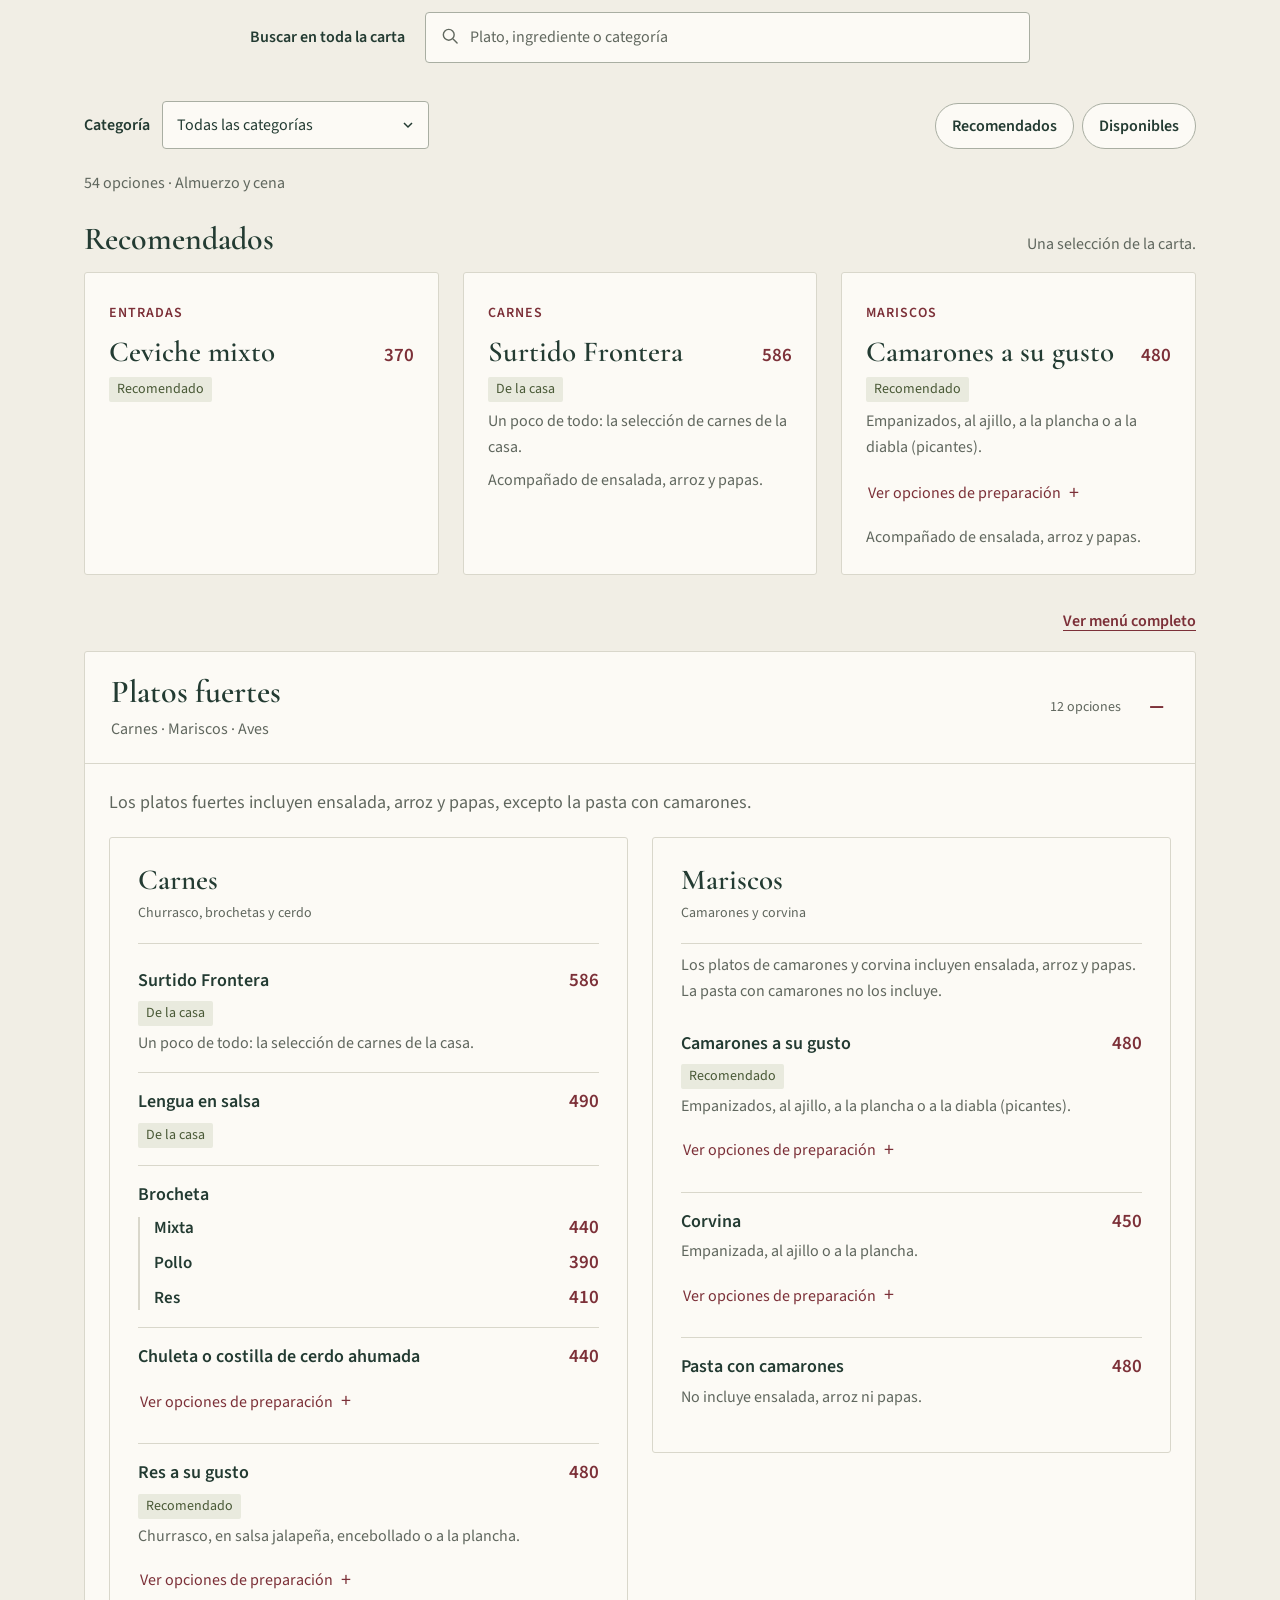
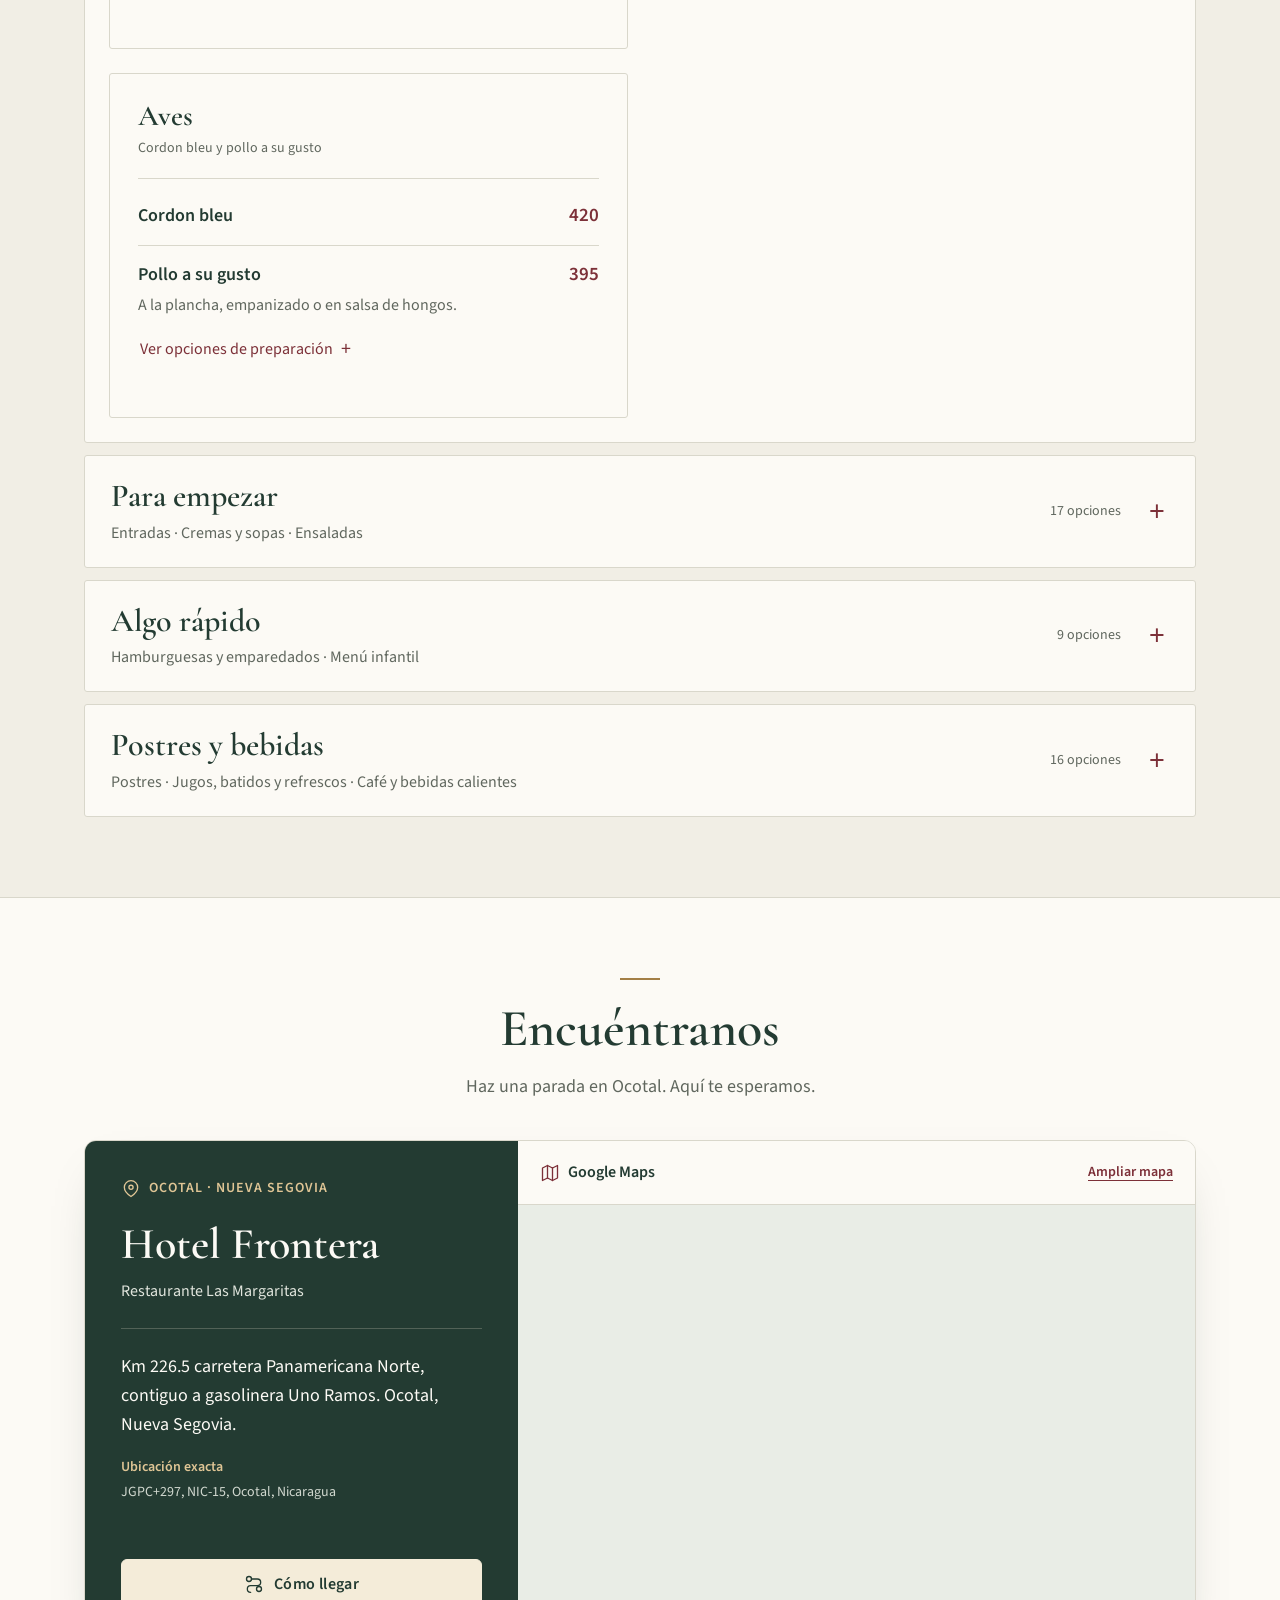
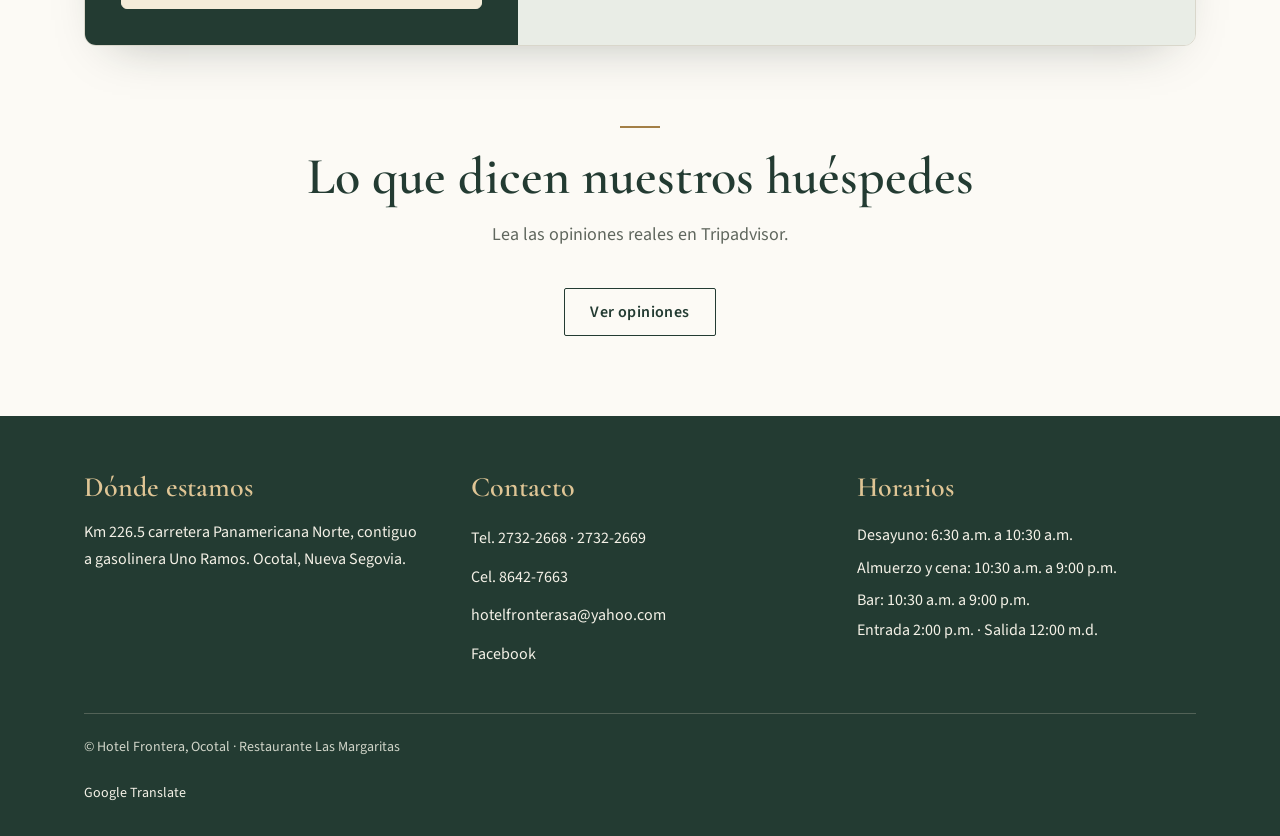
==== commit 97af9350: "Actualización del menú y la web (2026-11-25 22:48)" ====
--- a/index.html
+++ b/index.html
@@ -14,7 +14,7 @@
 <link rel="preconnect" href="https://fonts.googleapis.com">
 <link rel="preconnect" href="https://fonts.gstatic.com" crossorigin>
 <link href="https://fonts.googleapis.com/css2?family=Cormorant+Garamond:wght@500;600;700&family=Source+Sans+3:wght@400;500;600;700&display=swap" rel="stylesheet">
-<link rel="stylesheet" href="styles.css?v=20261125-220000">
+<link rel="stylesheet" href="styles.css?v=20261125-224814">
 </head>
 <body>
 <a class="saltar-contenido" href="#contenido">Saltar al contenido</a>
@@ -217,18 +217,21 @@
       <p class="sub-sec">Haz una parada en Ocotal. Aquí te esperamos.</p>
       <div class="ubicacion-grid">
         <div class="ubicacion-texto">
-          <p class="sello">Ocotal · Nueva Segovia</p>
+          <p class="sello"><svg viewBox="0 0 24 24" aria-hidden="true"><path d="M20 10c0 6-8 11-8 11S4 16 4 10a8 8 0 1 1 16 0Z"/><circle cx="12" cy="10" r="2.5"/></svg>Ocotal · Nueva Segovia</p>
           <h3 class="notranslate" translate="no" data-hotel="nombre">Hotel Frontera</h3>
-          <address class="ubicacion-direccion notranslate" translate="no" data-hotel="ubicacion">JGPC+297, NIC-15, Ocotal, Nicaragua</address>
-          <p class="ubicacion-referencia" data-hotel="direccion">Km 226.5 carretera Panamericana Norte, contiguo a gasolinera Uno Ramos. Ocotal, Nueva Segovia.</p>
+          <p class="ubicacion-restaurante">Restaurante <span class="notranslate" translate="no" data-hotel="restaurante">Las Margaritas</span></p>
+          <address class="ubicacion-direccion" data-hotel="direccion">Km 226.5 carretera Panamericana Norte, contiguo a gasolinera Uno Ramos. Ocotal, Nueva Segovia.</address>
+          <p class="ubicacion-referencia"><span>Ubicación exacta</span><span class="notranslate" translate="no" data-hotel="ubicacion">JGPC+297, NIC-15, Ocotal, Nicaragua</span></p>
           <div class="botones">
-            <a class="btn" data-mapa="ruta" href="https://www.google.com/maps/dir/?api=1&amp;destination=Hotel%20Frontera%2C%20JGPC%2B297%2C%20NIC-15%2C%20Ocotal%2C%20Nicaragua" target="_blank" rel="noopener noreferrer">Cómo llegar</a>
-            <a class="btn claro" data-mapa="abrir" href="https://www.google.com/maps/search/?api=1&amp;query=Hotel%20Frontera%2C%20JGPC%2B297%2C%20NIC-15%2C%20Ocotal%2C%20Nicaragua" target="_blank" rel="noopener noreferrer">Abrir en Google Maps</a>
+            <a class="btn" data-mapa="ruta" href="https://www.google.com/maps/dir/?api=1&amp;destination=Hotel%20Frontera%2C%20JGPC%2B297%2C%20NIC-15%2C%20Ocotal%2C%20Nicaragua" target="_blank" rel="noopener noreferrer"><svg viewBox="0 0 24 24" aria-hidden="true"><circle cx="6" cy="6" r="3"/><circle cx="18" cy="18" r="3"/><path d="M9 6h7a4 4 0 0 1 0 8H8a4 4 0 0 0 0 8"/></svg>Cómo llegar</a>
           </div>
         </div>
         <div class="mapa-hotel">
+          <div class="mapa-cabecera">
+            <span class="mapa-etiqueta"><svg viewBox="0 0 24 24" aria-hidden="true"><path d="m3 6 6-3 6 3 6-3v15l-6 3-6-3-6 3V6Z"/><path d="M9 3v15M15 6v15"/></svg>Google Maps</span>
+            <a data-mapa="abrir" href="https://www.google.com/maps/search/?api=1&amp;query=Hotel%20Frontera%2C%20JGPC%2B297%2C%20NIC-15%2C%20Ocotal%2C%20Nicaragua" target="_blank" rel="noopener noreferrer" aria-label="Abrir la ubicación del hotel en Google Maps">Ampliar mapa</a>
+          </div>
           <iframe id="mapa-hotel" title="Ubicación de Hotel Frontera en Ocotal, Google Maps" src="https://www.google.com/maps?q=Hotel%20Frontera%2C%20JGPC%2B297%2C%20NIC-15%2C%20Ocotal%2C%20Nicaragua&amp;z=16&amp;hl=es&amp;output=embed" width="640" height="460" loading="lazy" referrerpolicy="no-referrer-when-downgrade" allowfullscreen></iframe>
-          <div class="mapa-pie"><p><span class="notranslate" translate="no" data-hotel="nombre">Hotel Frontera</span> · Restaurante <span class="notranslate" translate="no" data-hotel="restaurante">Las Margaritas</span></p></div>
         </div>
       </div>
     </div>
@@ -277,9 +280,9 @@
   </div>
 </footer>
 
-<script src="web-config.js?v=20261124-235700"></script>
-<script src="menu-datos.js?v=20261124-235700"></script>
-<script src="idiomas.js?v=20261124-235700"></script>
-<script src="app.js?v=20261124-235700"></script>
+<script src="web-config.js?v=20261125-224814"></script>
+<script src="menu-datos.js?v=20261125-224814"></script>
+<script src="idiomas.js?v=20261125-224814"></script>
+<script src="app.js?v=20261125-224814"></script>
 </body>
 </html>
--- a/styles.css
+++ b/styles.css
@@ -249,17 +249,25 @@
 .etiqueta.agotado { background: var(--relleno); color: var(--suave); }
 .aviso { text-align: center; padding: 28px; color: var(--suave); }
 /* Ubicación y acceso al hotel */
-.ubicacion-grid { display: grid; grid-template-columns: minmax(260px, .76fr) minmax(0, 1.24fr); gap: 48px; align-items: center; }
-.ubicacion-texto { min-width: 0; padding: 20px 0; }
-.ubicacion-texto h3 { font-size: clamp(32px, 3.5vw, 42px); margin-top: 12px; }
-.ubicacion-direccion { margin-top: 24px; padding-top: 20px; border-top: 1px solid var(--linea); font-style: normal; font-size: 22px; line-height: 1.45; }
-.ubicacion-referencia { margin-top: 14px; color: var(--suave); font-size: 16px; line-height: 1.6; max-width: 38ch; }
-.ubicacion-texto .botones { margin-top: 28px; }
-.ubicacion-texto .btn { max-width: 100%; }
-.mapa-hotel { min-width: 0; overflow: hidden; border: 1px solid var(--linea); border-radius: 3px; background: var(--relleno); }
-.mapa-hotel iframe { display: block; width: 100%; max-width: 100%; height: 460px; border: 0; }
-.mapa-pie { padding: 14px 18px; border-top: 1px solid var(--linea); }
-.mapa-pie p { color: var(--suave); font-size: 14px; line-height: 1.5; }
+.ubicacion-grid { display: grid; grid-template-columns: minmax(280px, .78fr) minmax(0, 1.22fr); align-items: stretch; overflow: hidden; border: 1px solid var(--linea); border-radius: 12px; background: var(--papel); box-shadow: 0 20px 50px -28px rgba(23, 38, 32, .35); }
+.ubicacion-texto { min-width: 0; display: flex; flex-direction: column; align-items: flex-start; padding: 36px; background: var(--tinta); color: #fcfaf5; }
+.ubicacion-texto .sello { display: flex; align-items: center; gap: 8px; color: #dfc595; }
+.ubicacion-texto svg, .mapa-cabecera svg { flex: 0 0 20px; width: 20px; height: 20px; fill: none; stroke: currentColor; stroke-width: 1.6; stroke-linecap: round; stroke-linejoin: round; }
+.ubicacion-texto h3 { font-size: clamp(34px, 3.5vw, 44px); margin-top: 20px; }
+.ubicacion-restaurante { margin-top: 8px; color: #e1e5dd; font-size: 16px; }
+.ubicacion-direccion { margin-top: 24px; padding-top: 24px; border-top: 1px solid #526257; font-style: normal; font-size: 18px; line-height: 1.6; }
+.ubicacion-referencia { display: grid; gap: 4px; margin-top: 18px; color: #d1d8cf; font-size: 14px; line-height: 1.5; }
+.ubicacion-referencia > span:first-child { color: #dfc595; font-weight: 600; }
+.ubicacion-texto .botones { width: 100%; margin-top: auto; padding-top: 28px; }
+.ubicacion-texto .btn { width: 100%; max-width: 100%; gap: 10px; min-height: 50px; border-radius: 6px; background: #f4ecd9; border-color: #f4ecd9; color: var(--tinta); }
+.ubicacion-texto :focus-visible { outline-color: #dfc595; }
+@media (hover: hover) { .ubicacion-texto .btn:hover { background: #fff; border-color: #fff; } }
+.mapa-hotel { min-width: 0; display: flex; flex-direction: column; background: #e9ede6; }
+.mapa-cabecera { display: flex; align-items: center; justify-content: space-between; flex-wrap: wrap; gap: 4px 16px; min-height: 64px; padding: 8px 22px; border-bottom: 1px solid var(--linea); background: var(--papel); }
+.mapa-etiqueta { display: inline-flex; align-items: center; gap: 8px; font-size: 16px; font-weight: 600; }
+.mapa-etiqueta svg { color: var(--acento); }
+.mapa-cabecera a { display: inline-flex; align-items: center; min-height: 44px; padding: 6px 0; color: var(--acento); font-size: 14px; font-weight: 600; }
+.mapa-hotel iframe { display: block; flex: 1 0 440px; width: 100%; max-width: 100%; min-height: 440px; height: 440px; border: 0; }
 
 footer { background: var(--tinta); color: #f4f1e7; padding: 56px 0 calc(28px + env(safe-area-inset-bottom)); }
 .pie { display: grid; grid-template-columns: repeat(3, minmax(0, 1fr)); gap: 48px; }
@@ -275,8 +283,8 @@
 .traductor .goog-te-combo { min-height: 36px; max-width: 100%; font-size: 14px; }
 
 @media (max-width: 940px) {
-  .ubicacion-grid { grid-template-columns: minmax(0, 1fr); gap: 28px; }
-  .ubicacion-texto { max-width: 38rem; padding: 0; }
+  .ubicacion-grid { grid-template-columns: minmax(0, 1fr); }
+  .ubicacion-texto { padding: 28px 32px; }
   .momentos-carta { display: block; }
   .pestanas { justify-content: center; }
   .horario-contexto { max-width: 100%; margin: 6px 0 0; }
@@ -305,11 +313,12 @@
 }
 @media (max-width: 760px) {
   .galeria-hotel { grid-template-columns: repeat(2, minmax(0, 1fr)); gap: 20px 14px; padding: 16px; }
-  .ubicacion-grid { gap: 24px; }
-  .ubicacion-direccion { margin-top: 20px; font-size: 20px; }
-  .ubicacion-texto .botones { margin-top: 24px; }
-  .mapa-hotel iframe { height: 350px; }
-  .mapa-pie { padding: 12px 16px; }
+  .ubicacion-texto { padding: 26px 24px; }
+  .ubicacion-texto h3 { margin-top: 16px; }
+  .ubicacion-direccion { margin-top: 20px; padding-top: 20px; font-size: 18px; }
+  .ubicacion-texto .botones { padding-top: 24px; }
+  .mapa-hotel iframe { flex-basis: 350px; min-height: 350px; height: 350px; }
+  .mapa-cabecera { padding: 8px 16px; }
   :root { --alto-cabecera: 58px; }
   .barra { min-height: 58px; gap: 12px; }
   .logo { padding: 3px 0; }
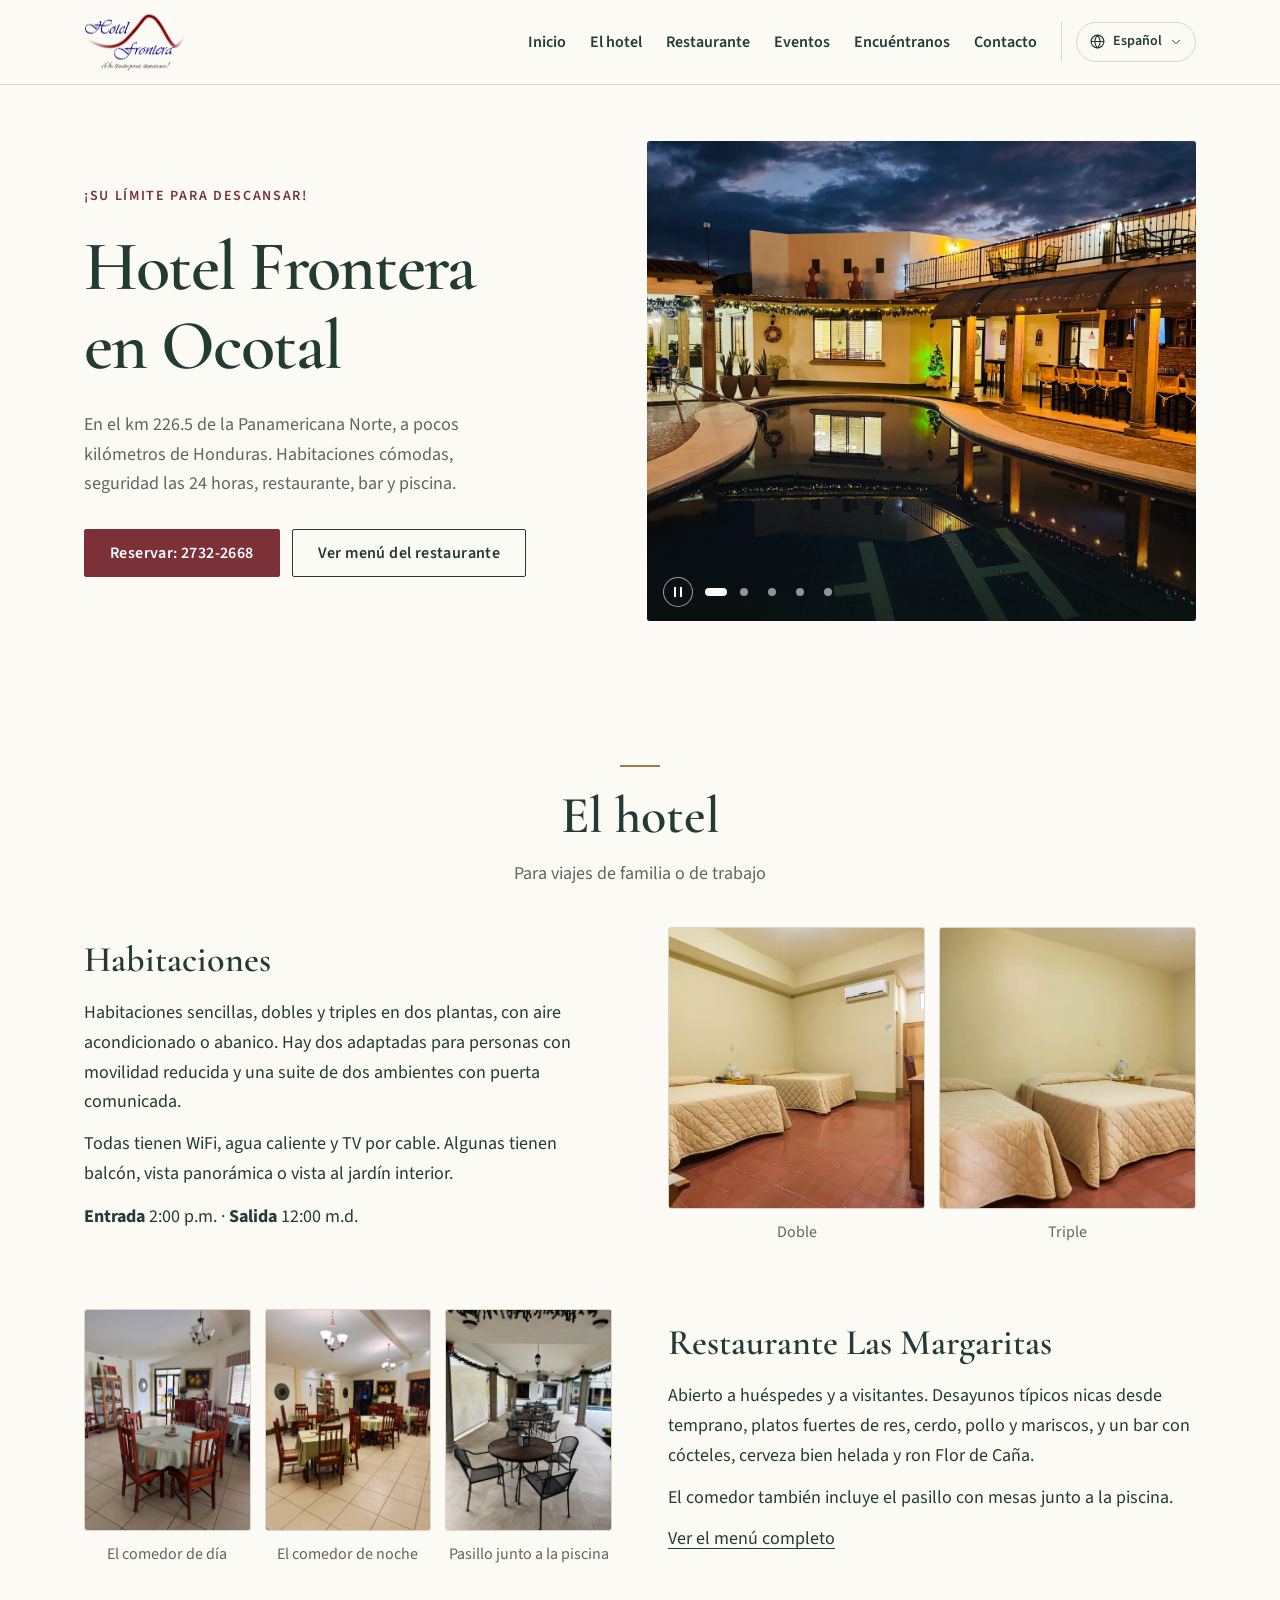
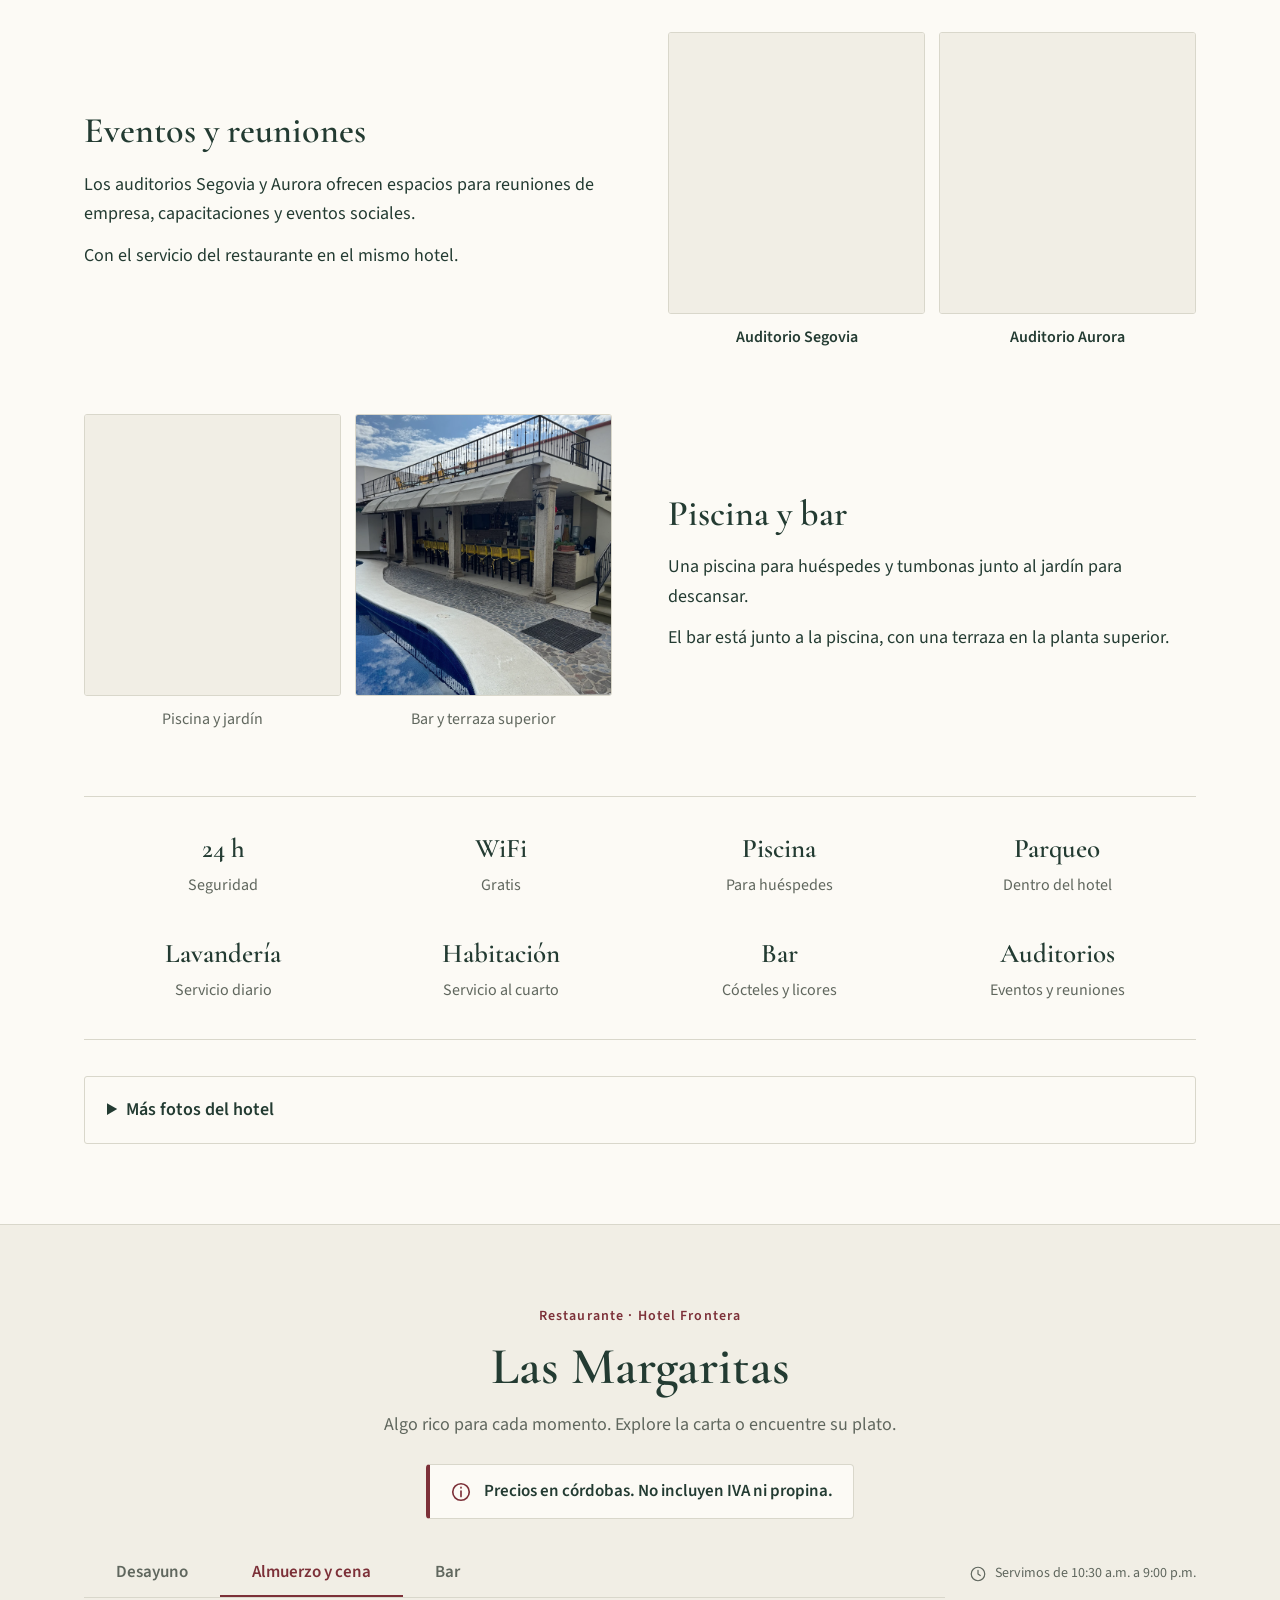
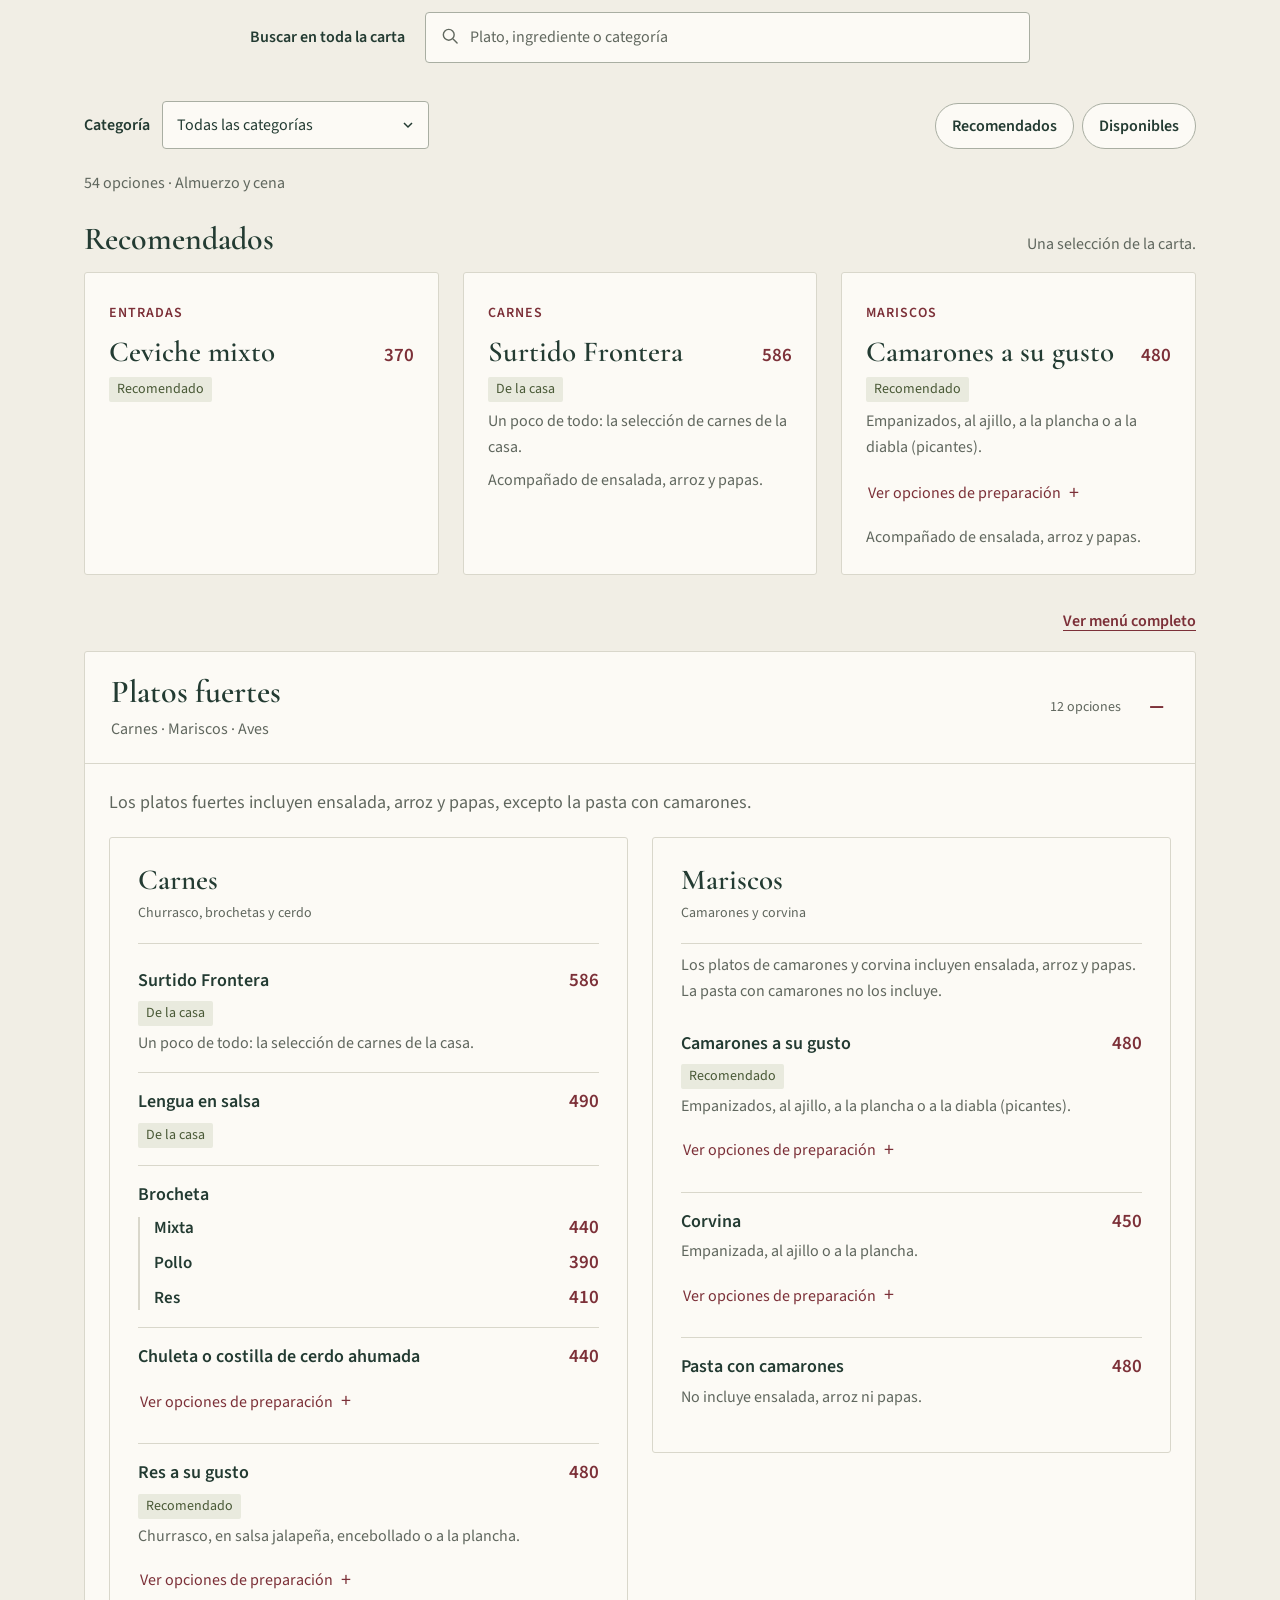
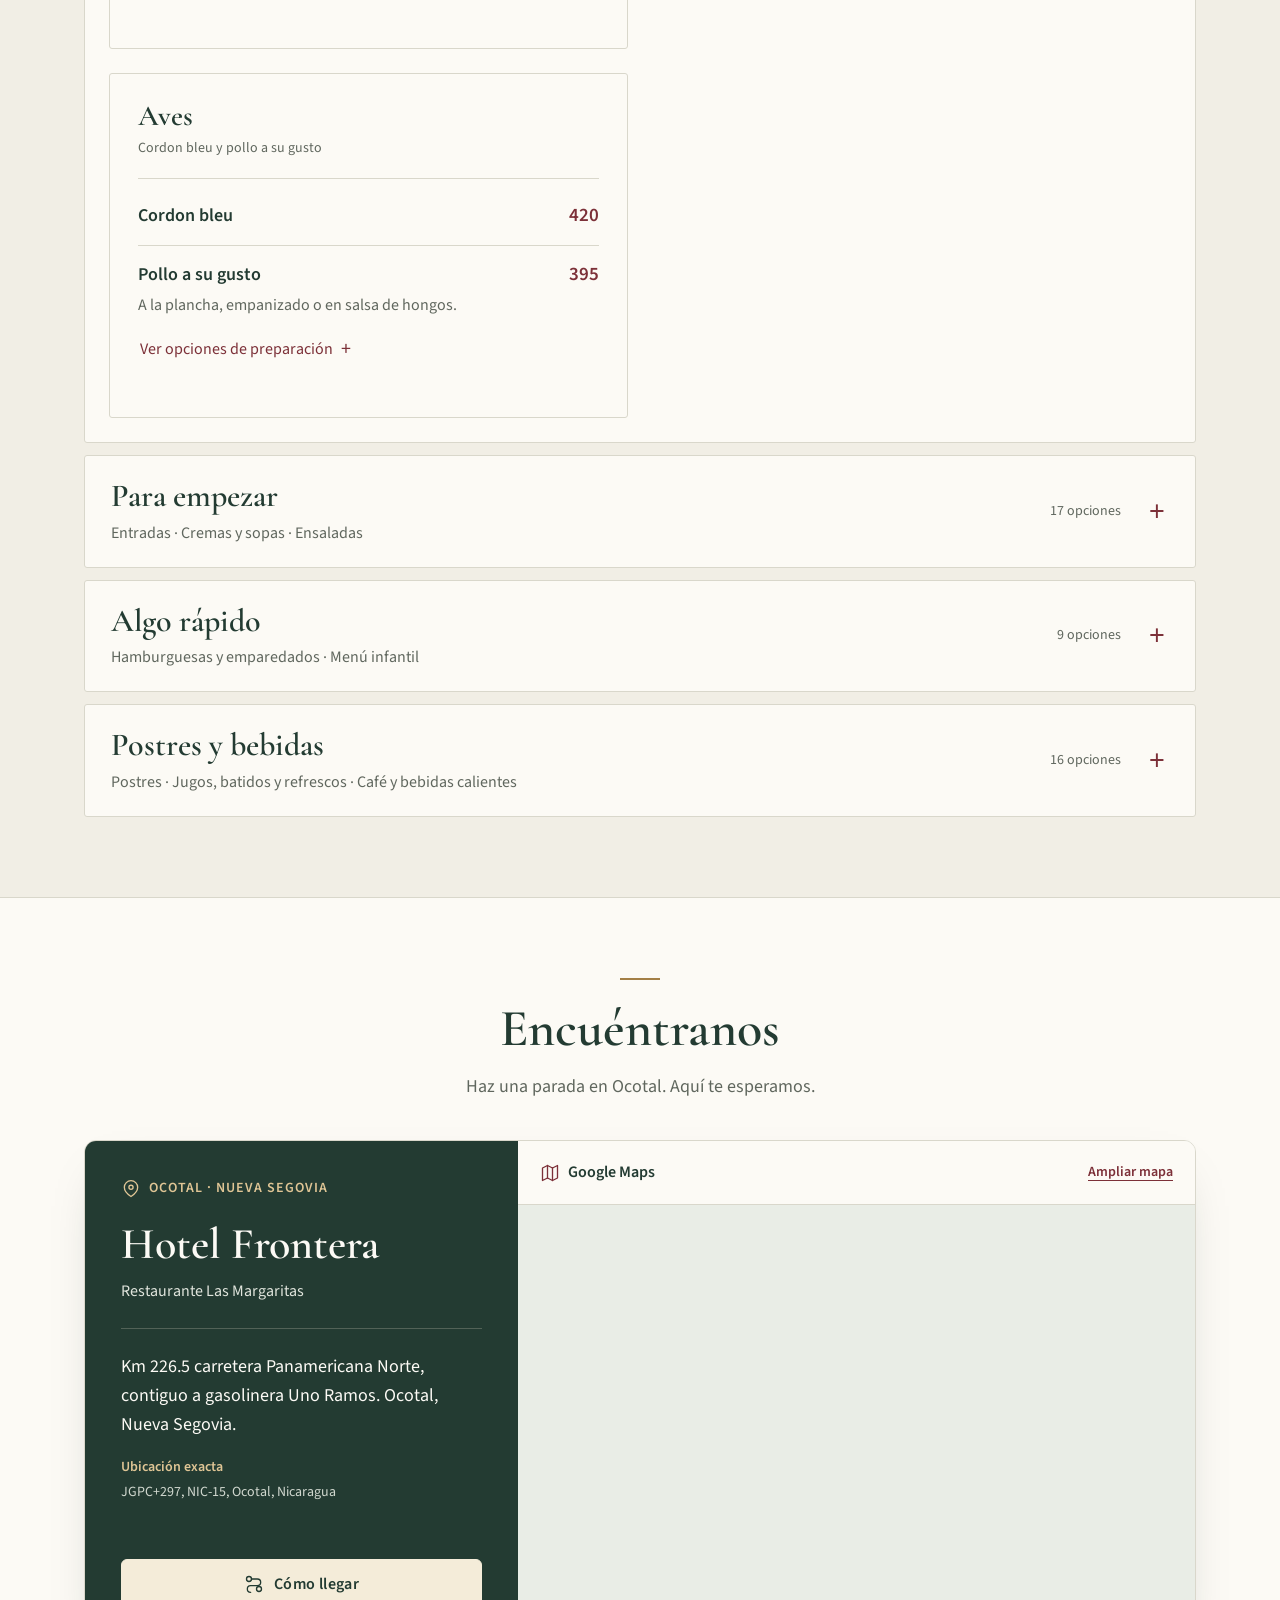
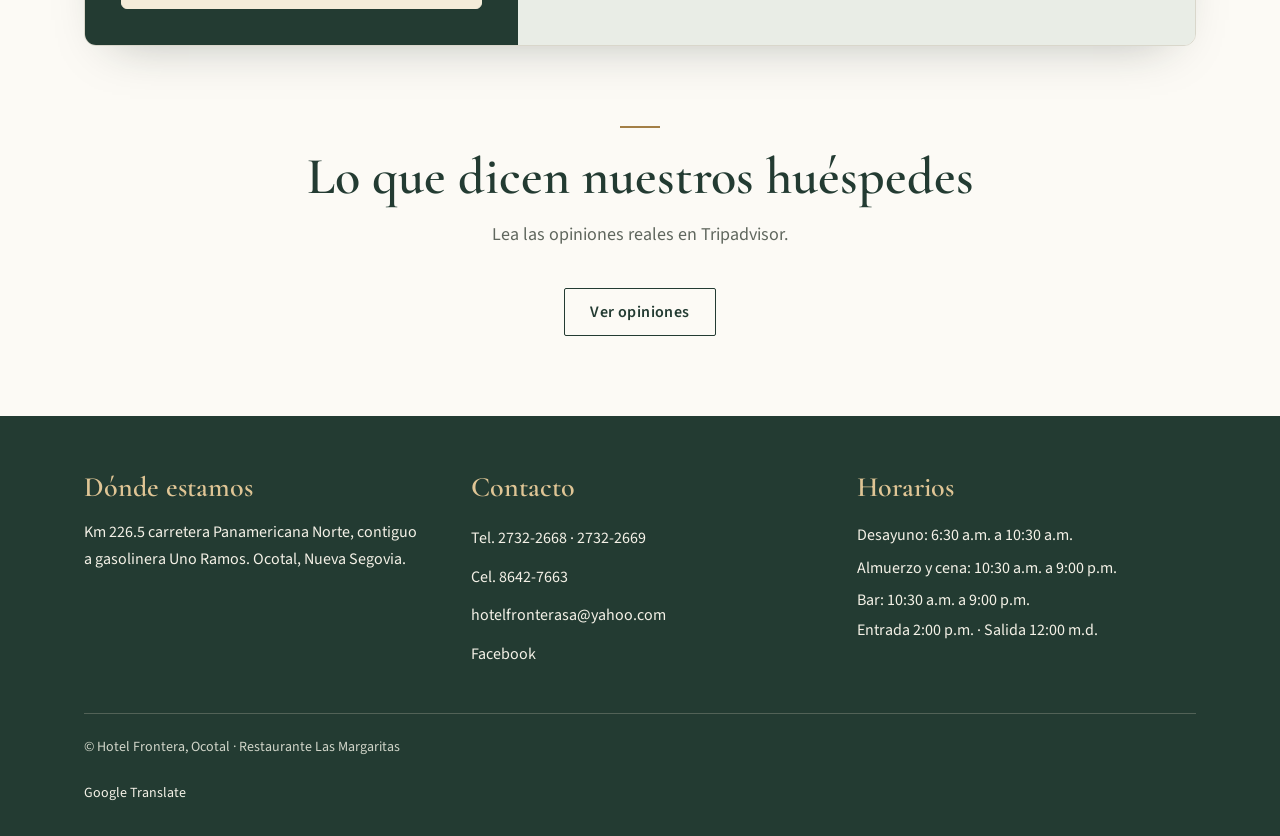
==== commit 13e71ee7: "Cambios locales (2026-11-26 00:16)" ====
--- a/index.html
+++ b/index.html
@@ -2,6 +2,9 @@
 <html lang="es">
 <head>
 <meta charset="utf-8">
+<!-- Política de seguridad mínima que no limita Google Translate, Maps ni las fuentes:
+     sin plugins, sin <base> inyectado y formularios solo hacia este sitio. -->
+<meta http-equiv="Content-Security-Policy" content="object-src 'none'; base-uri 'none'; form-action 'self'; upgrade-insecure-requests">
 <meta name="viewport" content="width=device-width, initial-scale=1, viewport-fit=cover">
 <meta name="theme-color" content="#233b32">
 <meta name="description" content="Hotel Frontera y Restaurante Las Margaritas en Ocotal, Nicaragua. Explore la carta, conozca el hotel y consulte por su reserva.">
@@ -14,7 +17,7 @@
 <link rel="preconnect" href="https://fonts.googleapis.com">
 <link rel="preconnect" href="https://fonts.gstatic.com" crossorigin>
 <link href="https://fonts.googleapis.com/css2?family=Cormorant+Garamond:wght@500;600;700&family=Source+Sans+3:wght@400;500;600;700&display=swap" rel="stylesheet">
-<link rel="stylesheet" href="styles.css?v=20261125-224814">
+<link rel="stylesheet" href="styles.css?v=20261126-001648">
 </head>
 <body>
 <a class="saltar-contenido" href="#contenido">Saltar al contenido</a>
@@ -280,9 +283,9 @@
   </div>
 </footer>
 
-<script src="web-config.js?v=20261125-224814"></script>
-<script src="menu-datos.js?v=20261125-224814"></script>
-<script src="idiomas.js?v=20261125-224814"></script>
-<script src="app.js?v=20261125-224814"></script>
+<script src="web-config.js?v=20261126-001648"></script>
+<script src="menu-datos.js?v=20261126-001648"></script>
+<script src="idiomas.js?v=20261126-001648"></script>
+<script src="app.js?v=20261126-001648"></script>
 </body>
 </html>
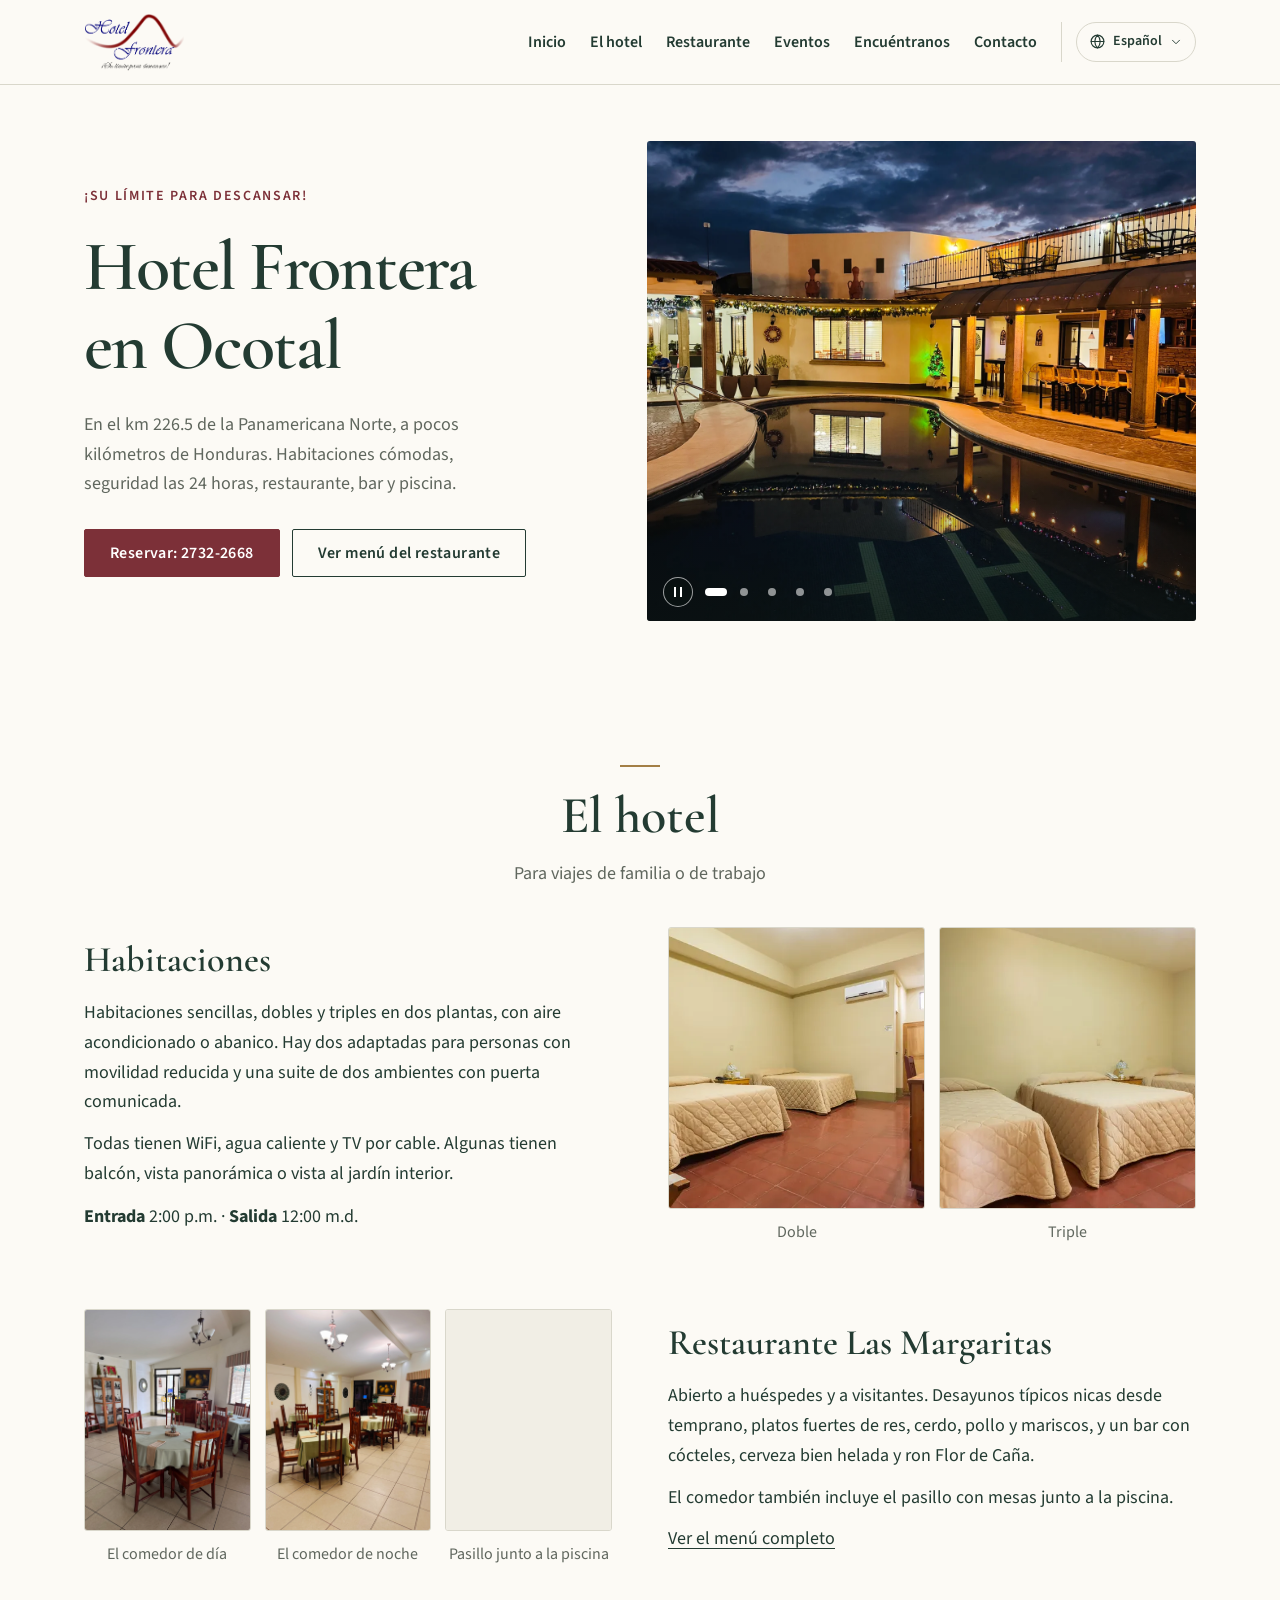
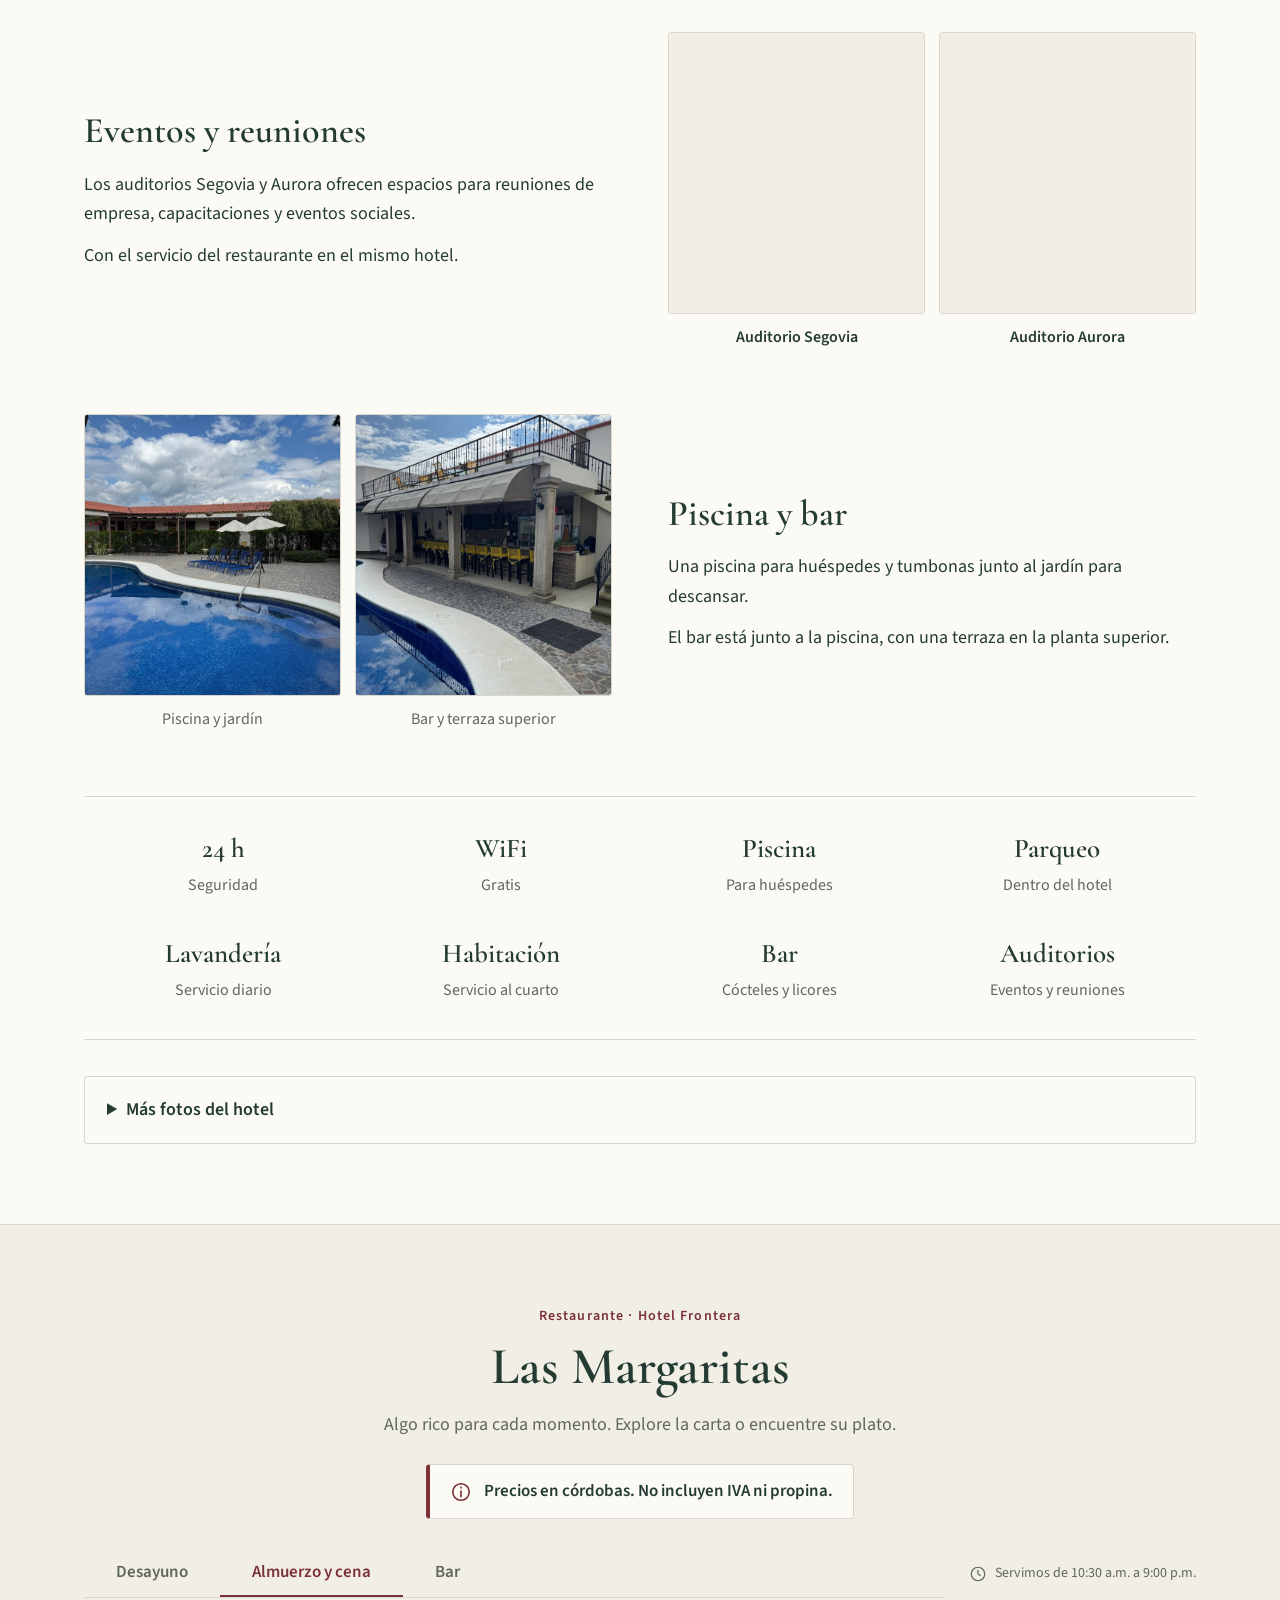
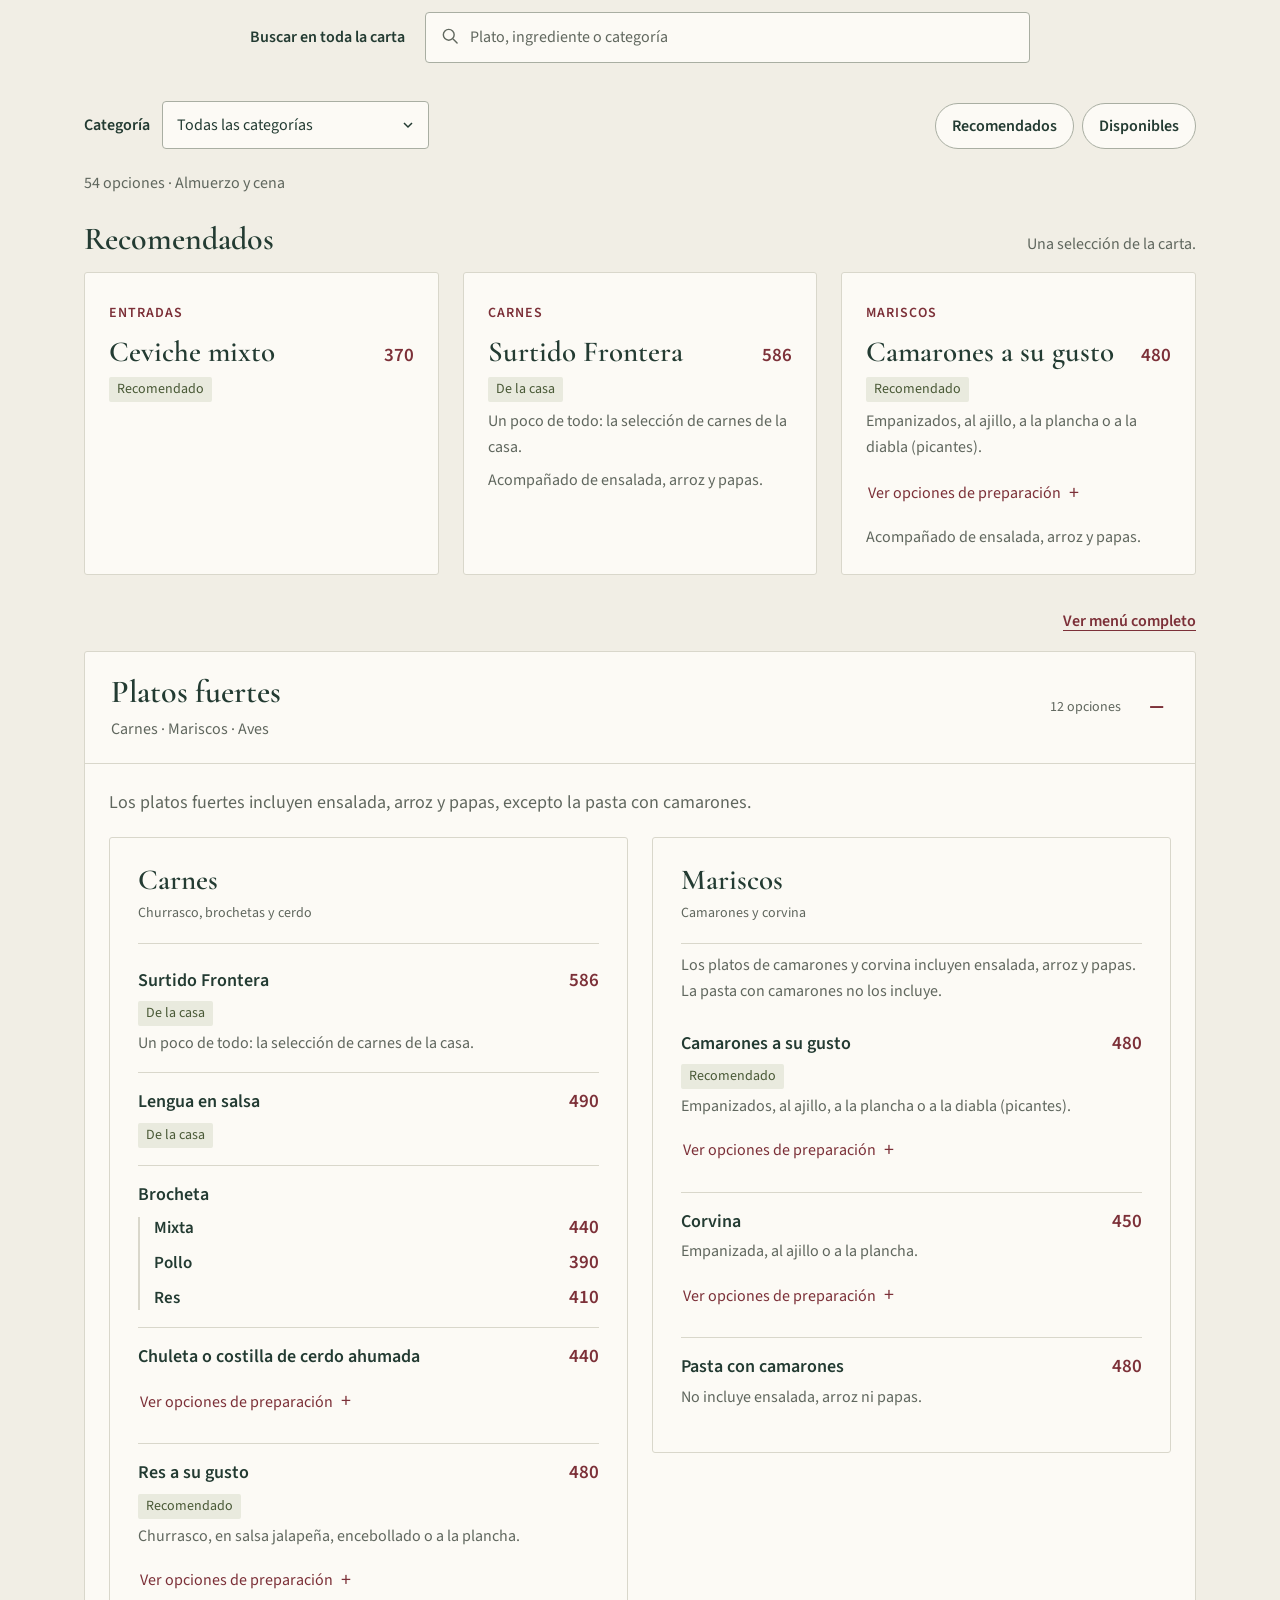
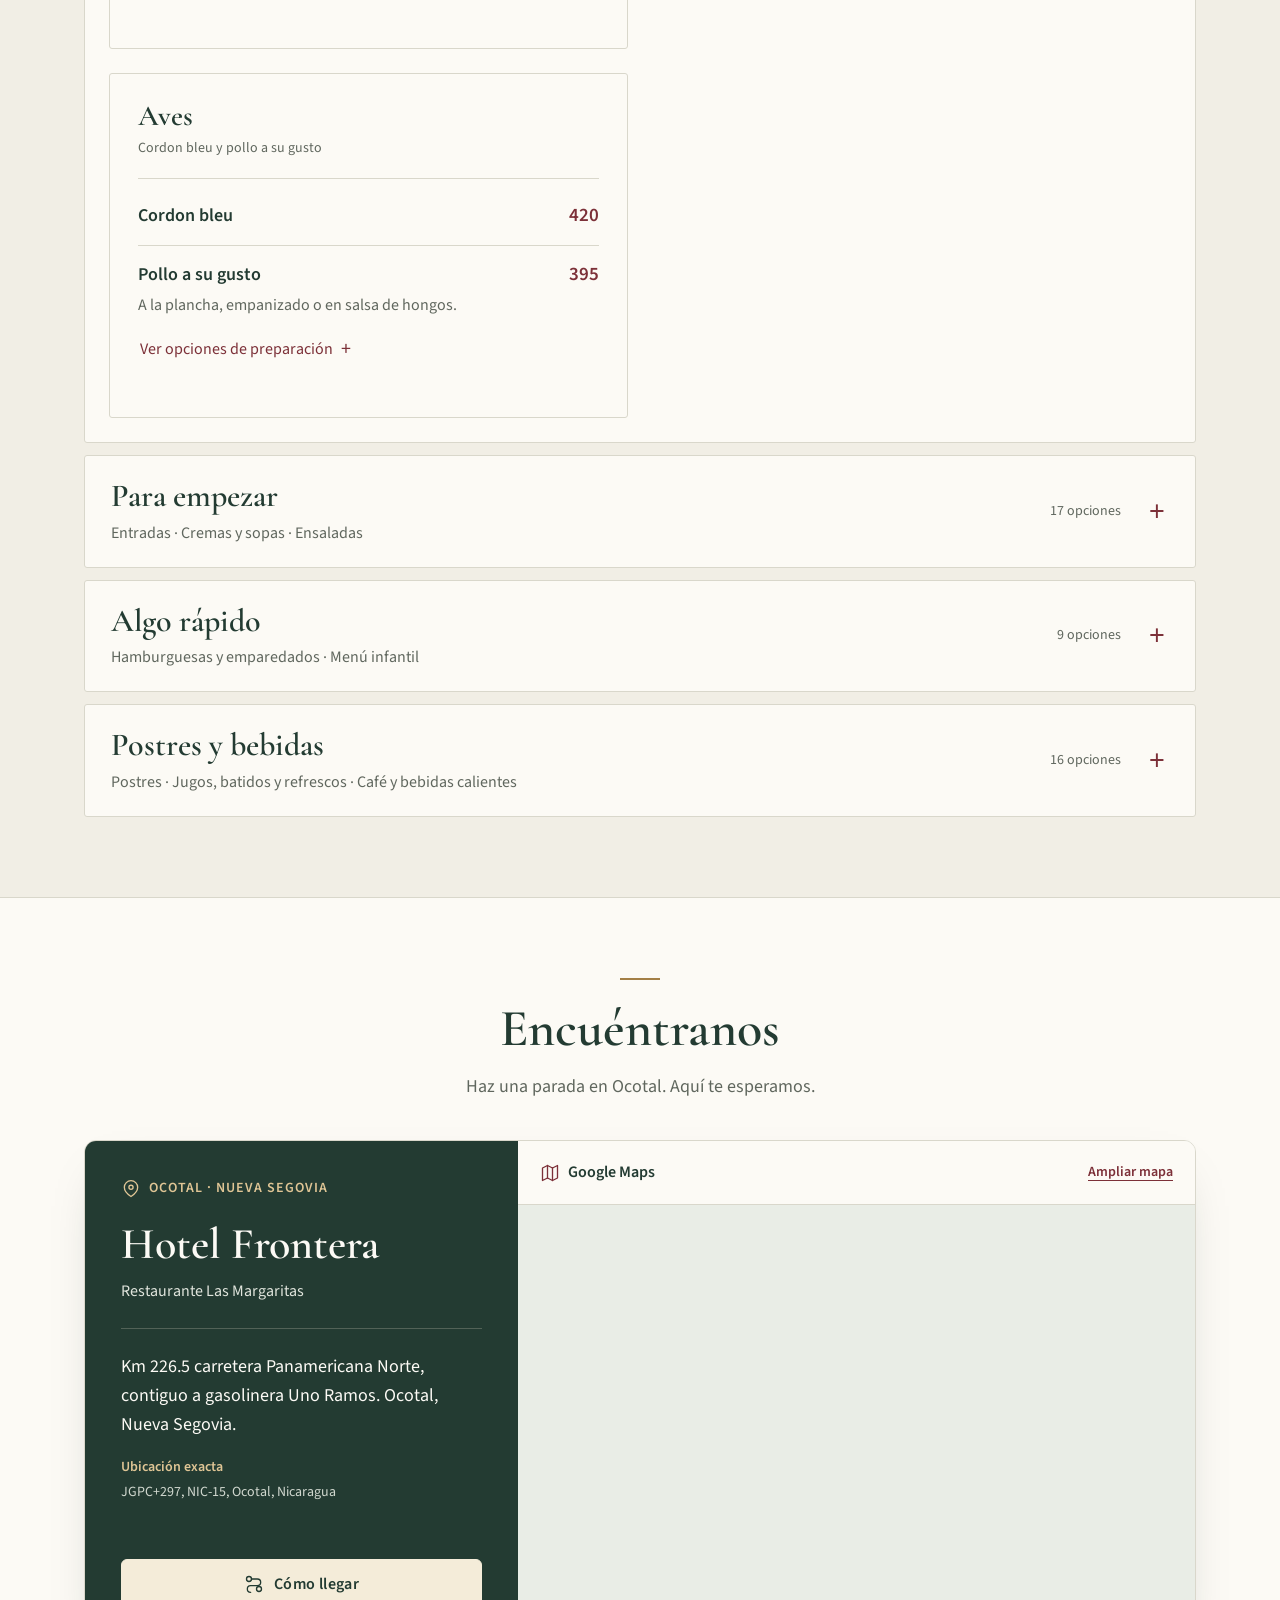
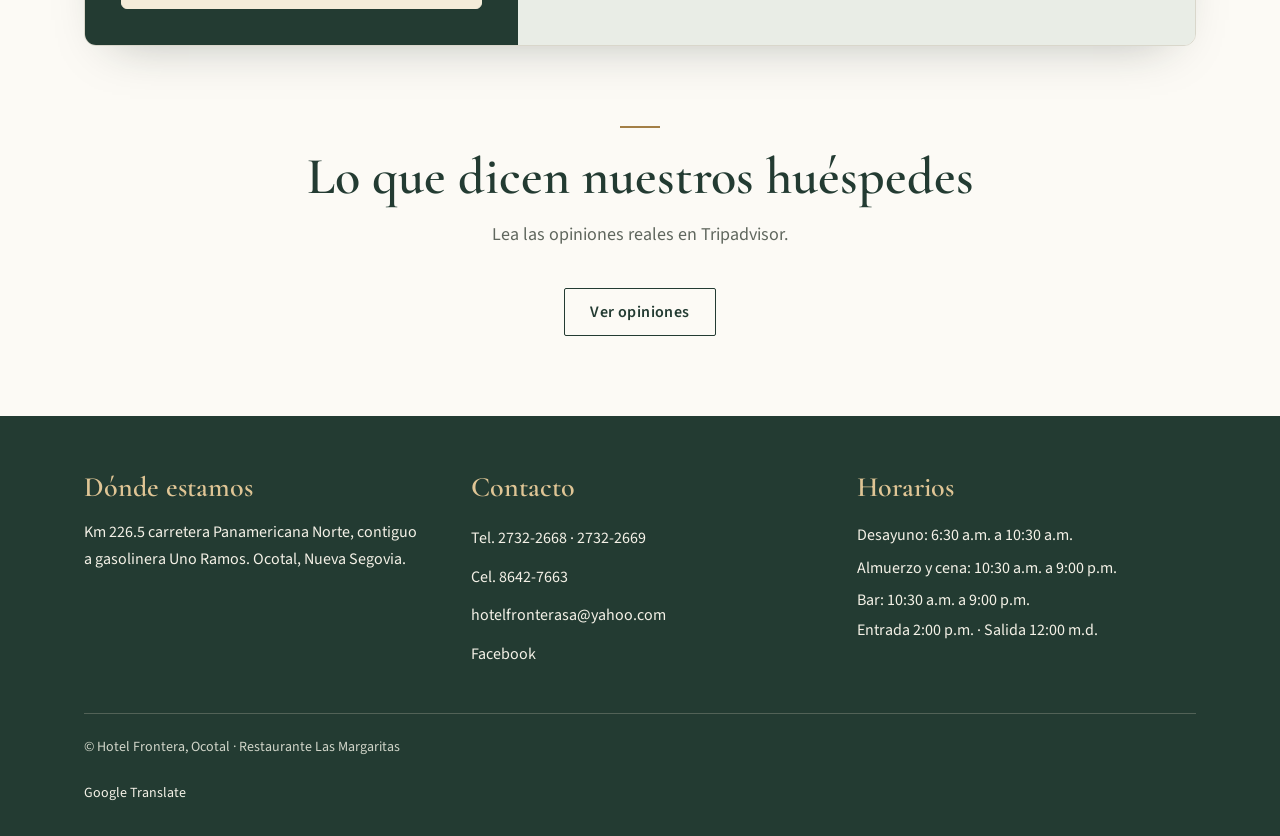
==== commit 3e0320ca: "Cambios locales (2026-11-26 00:51)" ====
--- a/index.html
+++ b/index.html
@@ -9,7 +9,7 @@
 <meta name="theme-color" content="#233b32">
 <meta name="description" content="Hotel Frontera y Restaurante Las Margaritas en Ocotal, Nicaragua. Explore la carta, conozca el hotel y consulte por su reserva.">
 <title>Hotel Frontera · Restaurante Las Margaritas</title>
-<link rel="canonical" href="https://agustin627.github.io/hofrosa-web/">
+<link rel="canonical" href="https://hotelfronteraocotal.com/">
 <link rel="icon" href="favicon-frontera.ico" sizes="16x16 32x32 48x48">
 <link rel="icon" type="image/png" href="favicon-frontera-32.png" sizes="32x32">
 <link rel="icon" type="image/svg+xml" href="favicon-frontera.svg" sizes="any">
@@ -17,7 +17,7 @@
 <link rel="preconnect" href="https://fonts.googleapis.com">
 <link rel="preconnect" href="https://fonts.gstatic.com" crossorigin>
 <link href="https://fonts.googleapis.com/css2?family=Cormorant+Garamond:wght@500;600;700&family=Source+Sans+3:wght@400;500;600;700&display=swap" rel="stylesheet">
-<link rel="stylesheet" href="styles.css?v=20261126-001648">
+<link rel="stylesheet" href="styles.css?v=20261126-005156">
 </head>
 <body>
 <a class="saltar-contenido" href="#contenido">Saltar al contenido</a>
@@ -283,9 +283,9 @@
   </div>
 </footer>
 
-<script src="web-config.js?v=20261126-001648"></script>
-<script src="menu-datos.js?v=20261126-001648"></script>
-<script src="idiomas.js?v=20261126-001648"></script>
-<script src="app.js?v=20261126-001648"></script>
+<script src="web-config.js?v=20261126-005156"></script>
+<script src="menu-datos.js?v=20261126-005156"></script>
+<script src="idiomas.js?v=20261126-005156"></script>
+<script src="app.js?v=20261126-005156"></script>
 </body>
 </html>
